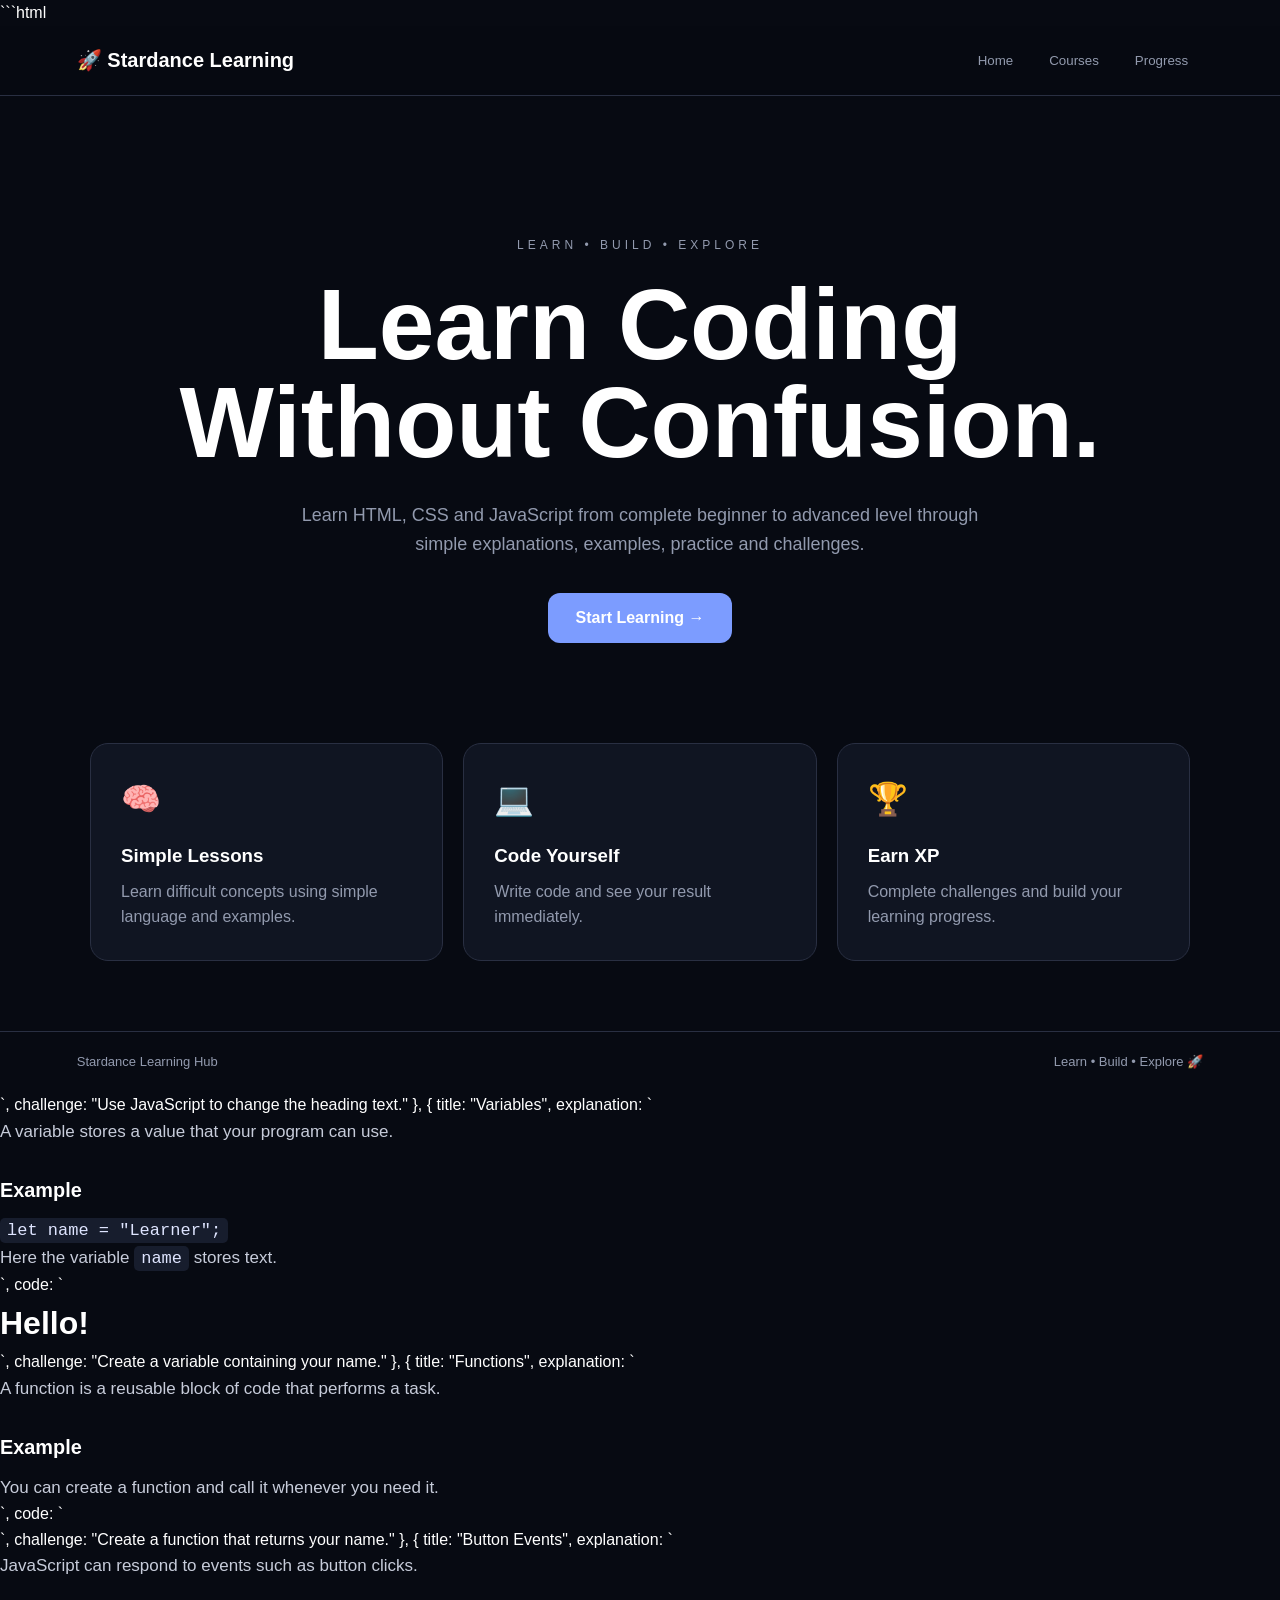
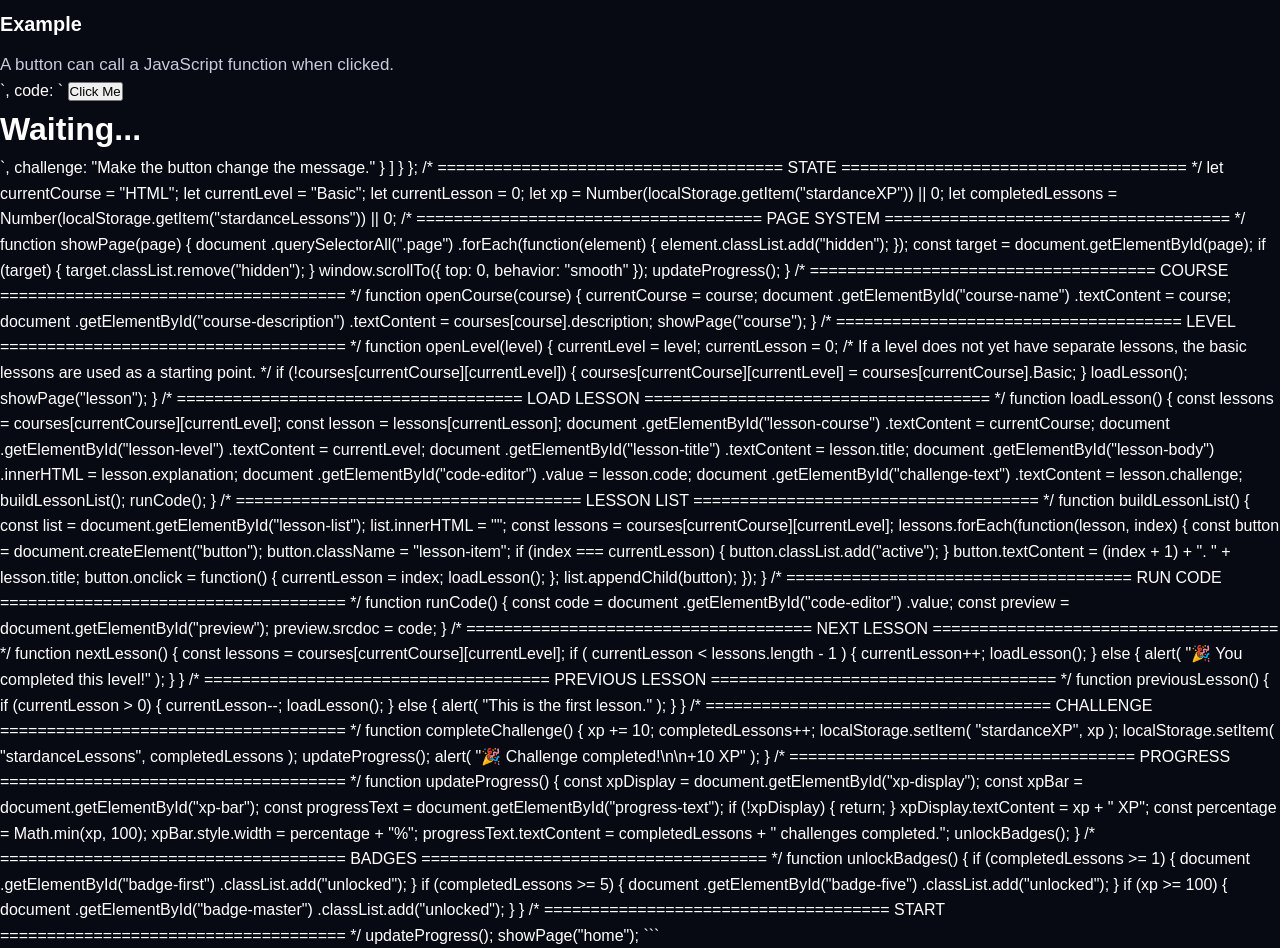
==== index.html @ 148ea7fe "Update index.html" ====
```html
<!DOCTYPE html>
<html lang="en">

<head>
    <meta charset="UTF-8">

    <meta name="viewport"
          content="width=device-width, initial-scale=1.0">

    <meta name="description"
          content="Stardance Learning Hub - Learn HTML, CSS and JavaScript from beginner to advanced.">

    <title>Stardance Learning Hub</title>

    <style>

        /* =========================
           GLOBAL
        ========================= */

        * {
            box-sizing: border-box;
            margin: 0;
            padding: 0;
        }

        :root {
            --bg: #070a12;
            --surface: #101522;
            --surface2: #171d2d;
            --border: #292f42;
            --text: #ffffff;
            --muted: #929aae;
            --accent: #7c9cff;
            --success: #61d98b;
        }

        html {
            scroll-behavior: smooth;
        }

        body {
            min-height: 100vh;
            background: var(--bg);
            color: var(--text);
            font-family: Arial, Helvetica, sans-serif;
            line-height: 1.6;
        }

        button {
            font-family: inherit;
        }

        .hidden {
            display: none !important;
        }


        /* =========================
           NAVBAR
        ========================= */

        .navbar {
            height: 70px;
            padding: 0 6%;

            display: flex;
            align-items: center;
            justify-content: space-between;

            border-bottom: 1px solid var(--border);

            position: sticky;
            top: 0;
            z-index: 100;

            background: rgba(7, 10, 18, 0.94);
            backdrop-filter: blur(15px);
        }

        .logo {
            font-size: 20px;
            font-weight: bold;
            white-space: nowrap;
        }

        .nav-buttons {
            display: flex;
            gap: 6px;
        }

        .nav-buttons button {
            border: none;
            background: transparent;
            color: var(--muted);

            padding: 10px 15px;
            border-radius: 8px;

            cursor: pointer;
            transition: 0.2s;
        }

        .nav-buttons button:hover {
            background: var(--surface2);
            color: var(--text);
        }


        /* =========================
           PAGE
        ========================= */

        .page {
            min-height: calc(100vh - 130px);
            padding: 70px 6%;
        }


        /* =========================
           HOME
        ========================= */

        .hero {
            max-width: 950px;
            margin: 70px auto 100px;
            text-align: center;
        }

        .eyebrow {
            color: var(--muted);
            font-size: 12px;
            letter-spacing: 4px;
            margin-bottom: 20px;
        }

        .hero h1 {
            font-size: clamp(48px, 8vw, 100px);
            line-height: 0.98;
            margin-bottom: 30px;
        }

        .hero p {
            max-width: 700px;
            margin: auto;

            color: var(--muted);
            font-size: 18px;
        }

        .primary-button {
            margin-top: 35px;

            padding: 16px 28px;

            border: none;
            border-radius: 12px;

            background: var(--accent);
            color: white;

            font-size: 16px;
            font-weight: bold;

            cursor: pointer;

            transition: 0.2s;
        }

        .primary-button:hover {
            transform: translateY(-3px);
        }


        /* =========================
           FEATURES
        ========================= */

        .features {
            max-width: 1100px;
            margin: auto;

            display: grid;
            grid-template-columns: repeat(3, 1fr);
            gap: 20px;
        }

        .feature {
            padding: 30px;

            background: var(--surface);

            border: 1px solid var(--border);
            border-radius: 18px;
        }

        .feature-icon {
            font-size: 32px;
            margin-bottom: 15px;
        }

        .feature h3 {
            margin-bottom: 8px;
        }

        .feature p {
            color: var(--muted);
        }


        /* =========================
           SECTION TITLE
        ========================= */

        .section-heading {
            max-width: 900px;
            margin: 0 auto 50px;
            text-align: center;
        }

        .section-heading h2 {
            font-size: clamp(40px, 6vw, 65px);
            line-height: 1;
            margin-bottom: 15px;
        }

        .section-heading p {
            color: var(--muted);
        }


        /* =========================
           COURSE CARDS
        ========================= */

        .course-grid {
            max-width: 1100px;
            margin: auto;

            display: grid;
            grid-template-columns: repeat(3, 1fr);
            gap: 25px;
        }

        .course-card {
            padding: 35px;

            background: var(--surface);

            border: 1px solid var(--border);
            border-radius: 20px;

            cursor: pointer;

            transition:
                transform 0.2s,
                background 0.2s,
                border-color 0.2s;
        }

        .course-card:hover {
            transform: translateY(-8px);
            background: var(--surface2);
            border-color: var(--accent);
        }

        .course-icon {
            width: 65px;
            height: 65px;

            display: flex;
            align-items: center;
            justify-content: center;

            border-radius: 15px;

            background: var(--surface2);

            font-size: 28px;

            margin-bottom: 25px;
        }

        .course-card h3 {
            font-size: 30px;
            margin-bottom: 10px;
        }

        .course-card p {
            color: var(--muted);
            margin-bottom: 25px;
        }

        .course-card .course-level {
            color: var(--accent);
            font-size: 13px;
        }


        /* =========================
           COURSE LEVELS
        ========================= */

        .back-button {
            border: none;
            background: transparent;
            color: var(--muted);

            cursor: pointer;

            font-size: 15px;

            margin-bottom: 35px;
        }

        .back-button:hover {
            color: white;
        }

        .course-header {
            max-width: 1000px;
            margin: auto;
        }

        .course-header h2 {
            font-size: clamp(45px, 7vw, 75px);
            line-height: 1;
            margin-bottom: 15px;
        }

        .course-header p {
            color: var(--muted);
        }

        .level-grid {
            max-width: 900px;
            margin: 45px auto 0;

            display: grid;
            gap: 15px;
        }

        .level-button {
            display: flex;
            align-items: center;

            gap: 25px;

            width: 100%;

            padding: 25px;

            background: var(--surface);
            color: white;

            border: 1px solid var(--border);
            border-radius: 16px;

            text-align: left;

            cursor: pointer;

            transition: 0.2s;
        }

        .level-button:hover {
            background: var(--surface2);
            border-color: var(--accent);
            transform: translateX(5px);
        }

        .level-number {
            font-size: 25px;
            color: var(--muted);
            min-width: 45px;
        }

        .level-button span {
            display: flex;
            flex-direction: column;
        }

        .level-button b {
            font-size: 19px;
        }

        .level-button small {
            color: var(--muted);
            margin-top: 3px;
        }


        /* =========================
           LESSON
        ========================= */

        .lesson-layout {
            max-width: 1250px;
            margin: auto;

            display: grid;
            grid-template-columns: 240px 1fr;

            gap: 40px;
        }

        .lesson-sidebar {
            height: fit-content;

            position: sticky;
            top: 95px;

            padding: 20px;

            background: var(--surface);

            border: 1px solid var(--border);
            border-radius: 15px;
        }

        .lesson-sidebar h3 {
            font-size: 20px;
        }

        .lesson-sidebar > p {
            color: var(--muted);
            font-size: 13px;

            margin-bottom: 20px;
        }

        .lesson-item {
            width: 100%;

            padding: 11px;

            margin-top: 5px;

            background: transparent;

            border: none;
            border-radius: 8px;

            color: var(--muted);

            text-align: left;

            cursor: pointer;
        }

        .lesson-item:hover {
            background: var(--surface2);
            color: white;
        }

        .lesson-item.active {
            background: var(--surface2);
            color: white;
        }

        .lesson-content {
            max-width: 900px;
        }

        .lesson-content h2 {
            font-size: clamp(35px, 5vw, 55px);
            line-height: 1.1;

            margin-bottom: 25px;
        }

        .lesson-text {
            color: #c7ccda;
            font-size: 17px;
        }

        .lesson-text h3 {
            color: white;
            margin-top: 30px;
            margin-bottom: 10px;
        }

        .lesson-text code {
            background: var(--surface2);
            padding: 3px 7px;
            border-radius: 5px;
            color: #dfe5ff;
        }


        /* =========================
           CODE EDITOR
        ========================= */

        .editor {
            margin-top: 40px;

            border: 1px solid var(--border);
            border-radius: 15px;

            overflow: hidden;
        }

        .editor-top {
            padding: 13px 15px;

            background: var(--surface);

            display: flex;
            justify-content: space-between;
            align-items: center;
        }

        .run-button {
            padding: 8px 16px;

            border: none;
            border-radius: 8px;

            background: var(--success);
            color: #07120b;

            font-weight: bold;

            cursor: pointer;
        }

        #code-editor {
            width: 100%;
            min-height: 300px;

            display: block;

            padding: 20px;

            resize: vertical;

            border: none;
            outline: none;

            background: #04060b;
            color: #e0e5f3;

            font-family: Consolas, Monaco, monospace;
            font-size: 15px;
            line-height: 1.6;
        }


        /* =========================
           PREVIEW
        ========================= */

        .preview-heading {
            margin-top: 30px;
            margin-bottom: 10px;
            font-weight: bold;
        }

        #preview {
            width: 100%;
            min-height: 260px;

            display: block;

            background: white;

            border: 1px solid var(--border);
            border-radius: 12px;
        }


        /* =========================
           CHALLENGE
        ========================= */

        .challenge {
            margin-top: 35px;

            padding: 25px;

            background: var(--surface);

            border: 1px solid var(--border);
            border-radius: 15px;
        }

        .challenge h3 {
            margin-bottom: 8px;
        }

        .challenge p {
            color: var(--muted);
            margin-bottom: 20px;
        }

        .challenge-button {
            padding: 11px 18px;

            border: none;
            border-radius: 8px;

            background: var(--accent);
            color: white;

            cursor: pointer;
        }


        /* =========================
           LESSON NAVIGATION
        ========================= */

        .lesson-navigation {
            display: flex;
            justify-content: space-between;

            margin-top: 30px;
        }

        .lesson-navigation button {
            padding: 11px 18px;

            background: var(--surface);
            color: white;

            border: 1px solid var(--border);
            border-radius: 8px;

            cursor: pointer;
        }

        .lesson-navigation button:hover {
            background: var(--surface2);
        }


        /* =========================
           PROGRESS
        ========================= */

        .progress-card {
            max-width: 800px;
            margin: auto;

            padding: 35px;

            background: var(--surface);

            border: 1px solid var(--border);
            border-radius: 20px;
        }

        .xp-number {
            font-size: 38px;
            font-weight: bold;

            margin-bottom: 20px;
        }

        .progress-bar {
            height: 16px;

            background: var(--surface2);

            border-radius: 20px;

            overflow: hidden;
        }

        #xp-bar {
            width: 0%;
            height: 100%;

            background: var(--accent);

            transition: width 0.5s;
        }

        .progress-description {
            color: var(--muted);
            margin-top: 15px;
        }


        /* =========================
           BADGES
        ========================= */

        .badges {
            max-width: 800px;

            margin: 30px auto;

            display: grid;
            grid-template-columns: repeat(3, 1fr);

            gap: 15px;
        }

        .badge {
            padding: 25px;

            background: var(--surface);

            border: 1px solid var(--border);
            border-radius: 15px;

            text-align: center;

            opacity: 0.3;

            transition: 0.3s;
        }

        .badge-icon {
            font-size: 35px;
        }

        .badge-name {
            display: block;
            margin-top: 10px;
        }

        .badge.unlocked {
            opacity: 1;
            border-color: var(--accent);
        }


        /* =========================
           FOOTER
        ========================= */

        footer {
            min-height: 60px;

            padding: 20px 6%;

            display: flex;
            justify-content: space-between;

            color: var(--muted);

            font-size: 13px;

            border-top: 1px solid var(--border);
        }


        /* =========================
           MOBILE
        ========================= */

        @media (max-width: 850px) {

            .navbar {
                padding: 0 5%;
            }

            .nav-buttons {
                display: none;
            }

            .page {
                padding: 50px 5%;
            }

            .features,
            .course-grid,
            .badges {
                grid-template-columns: 1fr;
            }

            .lesson-layout {
                grid-template-columns: 1fr;
            }

            .lesson-sidebar {
                position: static;
            }

            footer {
                flex-direction: column;
                gap: 8px;
            }
        }

    </style>
</head>


<body>


    <!-- =========================
         NAVIGATION
    ========================= -->

    <header class="navbar">

        <div class="logo">
            🚀 Stardance Learning
        </div>

        <nav class="nav-buttons">

            <button onclick="showPage('home')">
                Home
            </button>

            <button onclick="showPage('courses')">
                Courses
            </button>

            <button onclick="showPage('progress')">
                Progress
            </button>

        </nav>

    </header>


    <main>


        <!-- =========================
             HOME
        ========================= -->

        <section id="home" class="page">

            <div class="hero">

                <div class="eyebrow">
                    LEARN • BUILD • EXPLORE
                </div>

                <h1>
                    Learn Coding<br>
                    Without Confusion.
                </h1>

                <p>
                    Learn HTML, CSS and JavaScript from
                    complete beginner to advanced level
                    through simple explanations, examples,
                    practice and challenges.
                </p>

                <button class="primary-button"
                        onclick="showPage('courses')">

                    Start Learning →

                </button>

            </div>


            <div class="features">

                <div class="feature">

                    <div class="feature-icon">
                        🧠
                    </div>

                    <h3>
                        Simple Lessons
                    </h3>

                    <p>
                        Learn difficult concepts using
                        simple language and examples.
                    </p>

                </div>


                <div class="feature">

                    <div class="feature-icon">
                        💻
                    </div>

                    <h3>
                        Code Yourself
                    </h3>

                    <p>
                        Write code and see your result
                        immediately.
                    </p>

                </div>


                <div class="feature">

                    <div class="feature-icon">
                        🏆
                    </div>

                    <h3>
                        Earn XP
                    </h3>

                    <p>
                        Complete challenges and build
                        your learning progress.
                    </p>

                </div>

            </div>

        </section>



        <!-- =========================
             COURSES
        ========================= -->

        <section id="courses" class="page hidden">

            <div class="section-heading">

                <div class="eyebrow">
                    CHOOSE YOUR PATH
                </div>

                <h2>
                    What do you want to learn?
                </h2>

                <p>
                    Choose a technology and start your journey.
                </p>

            </div>


            <div class="course-grid">


                <article class="course-card"
                         onclick="openCourse('HTML')">

                    <div class="course-icon">
                        &lt;/&gt;
                    </div>

                    <h3>
                        HTML
                    </h3>

                    <p>
                        Learn how webpages are structured
                        from the very beginning.
                    </p>

                    <span class="course-level">
                        Beginner → Expert
                    </span>

                </article>


                <article class="course-card"
                         onclick="openCourse('CSS')">

                    <div class="course-icon">
                        🎨
                    </div>

                    <h3>
                        CSS
                    </h3>

                    <p>
                        Learn how to design beautiful,
                        responsive webpages.
                    </p>

                    <span class="course-level">
                        Beginner → Expert
                    </span>

                </article>


                <article class="course-card"
                         onclick="openCourse('JavaScript')">

                    <div class="course-icon">
                        ⚡
                    </div>

                    <h3>
                        JavaScript
                    </h3>

                    <p>
                        Learn programming and make
                        webpages interactive.
                    </p>

                    <span class="course-level">
                        Beginner → Expert
                    </span>

                </article>


            </div>

        </section>



        <!-- =========================
             COURSE LEVEL
        ========================= -->

        <section id="course" class="page hidden">

            <button class="back-button"
                    onclick="showPage('courses')">

                ← Back to courses

            </button>


            <div class="course-header">

                <div class="eyebrow">
                    LEARNING PATH
                </div>

                <h2 id="course-name">
                    HTML
                </h2>

                <p id="course-description">
                    Learn HTML from beginner to expert.
                </p>

            </div>


            <div class="level-grid">


                <button class="level-button"
                        onclick="openLevel('Basic')">

                    <strong class="level-number">
                        01
                    </strong>

                    <span>
                        <b>Basic</b>
                        <small>
                            Start completely from zero.
                        </small>
                    </span>

                </button>


                <button class="level-button"
                        onclick="openLevel('Intermediate')">

                    <strong class="level-number">
                        02
                    </strong>

                    <span>
                        <b>Intermediate</b>
                        <small>
                            Start building real webpages.
                        </small>
                    </span>

                </button>


                <button class="level-button"
                        onclick="openLevel('Advanced')">

                    <strong class="level-number">
                        03
                    </strong>

                    <span>
                        <b>Advanced</b>
                        <small>
                            Learn more powerful techniques.
                        </small>
                    </span>

                </button>


                <button class="level-button"
                        onclick="openLevel('Expert')">

                    <strong class="level-number">
                        04
                    </strong>

                    <span>
                        <b>Expert</b>
                        <small>
                            Think and build like a professional.
                        </small>
                    </span>

                </button>


            </div>

        </section>



        <!-- =========================
             LESSON
        ========================= -->

        <section id="lesson" class="page hidden">

            <button class="back-button"
                    onclick="showPage('course')">

                ← Back

            </button>


            <div class="lesson-layout">


                <aside class="lesson-sidebar">

                    <h3 id="lesson-course">
                        HTML
                    </h3>

                    <p id="lesson-level">
                        Basic
                    </p>

                    <div id="lesson-list"></div>

                </aside>



                <article class="lesson-content">

                    <div class="eyebrow">
                        LESSON
                    </div>

                    <h2 id="lesson-title">
                        Welcome
                    </h2>

                    <div id="lesson-body"></div>


                    <!-- CODE EDITOR -->

                    <div class="editor">

                        <div class="editor-top">

                            <span>
                                💻 Try the code
                            </span>

                            <button class="run-button"
                                    onclick="runCode()">

                                ▶ Run

                            </button>

                        </div>


                        <textarea id="code-editor"
                                  spellcheck="false"></textarea>

                    </div>


                    <!-- PREVIEW -->

                    <div class="preview-heading">
                        Live Preview
                    </div>

                    <iframe id="preview"
                            title="Code Preview">
                    </iframe>


                    <!-- CHALLENGE -->

                    <div class="challenge">

                        <h3>
                            🧪 Challenge
                        </h3>

                        <p id="challenge-text">
                            Complete the challenge.
                        </p>

                        <button class="challenge-button"
                                onclick="completeChallenge()">

                            Complete Challenge

                        </button>

                    </div>


                    <!-- LESSON NAVIGATION -->

                    <div class="lesson-navigation">

                        <button onclick="previousLesson()">
                            ← Previous
                        </button>

                        <button onclick="nextLesson()">
                            Next →
                        </button>

                    </div>

                </article>

            </div>

        </section>



        <!-- =========================
             PROGRESS
        ========================= -->

        <section id="progress" class="page hidden">

            <div class="section-heading">

                <div class="eyebrow">
                    YOUR JOURNEY
                </div>

                <h2>
                    Your Progress
                </h2>

                <p>
                    Keep learning and earn XP.
                </p>

            </div>


            <div class="progress-card">

                <div class="xp-number"
                     id="xp-display">

                    0 XP

                </div>


                <div class="progress-bar">

                    <div id="xp-bar"></div>

                </div>


                <p class="progress-description"
                   id="progress-text">

                    Start learning to earn XP.

                </p>

            </div>


            <div class="badges">


                <div class="badge"
                     id="badge-first">

                    <div class="badge-icon">
                        🌟
                    </div>

                    <span class="badge-name">
                        First Challenge
                    </span>

                </div>


                <div class="badge"
                     id="badge-five">

                    <div class="badge-icon">
                        🔥
                    </div>

                    <span class="badge-name">
                        5 Challenges
                    </span>

                </div>


                <div class="badge"
                     id="badge-master">

                    <div class="badge-icon">
                        🏆
                    </div>

                    <span class="badge-name">
                        100 XP Master
                    </span>

                </div>


            </div>

        </section>


    </main>


    <!-- =========================
         FOOTER
    ========================= -->

    <footer>

        <span>
            Stardance Learning Hub
        </span>

        <span>
            Learn • Build • Explore 🚀
        </span>

    </footer>



    <script>

        /* =====================================
           COURSE DATA
        ===================================== */

        const courses = {

            HTML: {

                description:
                    "Learn HTML from the structure of a webpage to advanced professional concepts.",

                Basic: [

                    {
                        title: "What is HTML?",

                        explanation: `
                            <div class="lesson-text">

                                <p>
                                    HTML stands for
                                    <strong>HyperText Markup Language</strong>.
                                </p>

                                <p>
                                    HTML is used to create the
                                    structure of webpages.
                                </p>

                                <h3>
                                    Think about a house
                                </h3>

                                <p>
                                    HTML is like the structure
                                    of a house.
                                    CSS makes it beautiful,
                                    while JavaScript makes
                                    it interactive.
                                </p>

                            </div>
                        `,

                        code:
`<!DOCTYPE html>
<html>

<head>
    <title>My First Website</title>
</head>

<body>

    <h1>Hello World!</h1>

    <p>I am learning HTML.</p>

</body>

</html>`,

                        challenge:
                            "Create an h1 element containing the text Hello World."
                    },


                    {
                        title: "HTML Tags",

                        explanation: `
                            <div class="lesson-text">

                                <p>
                                    HTML uses tags to tell the
                                    browser what an element is.
                                </p>

                                <h3>
                                    Example
                                </h3>

                                <p>
                                    <code>&lt;h1&gt;Hello&lt;/h1&gt;</code>
                                </p>

                                <p>
                                    The opening tag is
                                    <code>&lt;h1&gt;</code>
                                    and the closing tag is
                                    <code>&lt;/h1&gt;</code>.
                                </p>

                            </div>
                        `,

                        code:
`<h1>Hello World!</h1>

<p>This is a paragraph.</p>`,

                        challenge:
                            "Create a paragraph that says I am learning HTML."
                    },


                    {
                        title: "HTML Elements",

                        explanation: `
                            <div class="lesson-text">

                                <p>
                                    An element normally contains
                                    an opening tag, content and
                                    a closing tag.
                                </p>

                                <h3>
                                    Example
                                </h3>

                                <p>
                                    <code>&lt;p&gt;Hello&lt;/p&gt;</code>
                                </p>

                                <p>
                                    The complete structure is
                                    one HTML element.
                                </p>

                            </div>
                        `,

                        code:
`<h1>My Website</h1>

<p>Welcome to my website.</p>`,

                        challenge:
                            "Create an h2 element saying Technologies."
                    },


                    {
                        title: "HTML Attributes",

                        explanation: `
                            <div class="lesson-text">

                                <p>
                                    Attributes provide additional
                                    information about an element.
                                </p>

                                <h3>
                                    Example
                                </h3>

                                <p>
                                    <code>&lt;p id="intro"&gt;Hello&lt;/p&gt;</code>
                                </p>

                                <p>
                                    Here <code>id</code> is an
                                    attribute and <code>intro</code>
                                    is its value.
                                </p>

                            </div>
                        `,

                        code:
`<p id="intro">
    Hello World!
</p>`,

                        challenge:
                            "Create a paragraph with id=\"message\"."
                    },


                    {
                        title: "The Head Section",

                        explanation: `
                            <div class="lesson-text">

                                <p>
                                    The <code>&lt;head&gt;</code>
                                    contains information and
                                    resources for the webpage.
                                </p>

                                <h3>
                                    Common elements
                                </h3>

                                <p>
                                    You will commonly find
                                    <code>&lt;title&gt;</code>,
                                    <code>&lt;meta&gt;</code>
                                    and
                                    <code>&lt;link&gt;</code>
                                    inside it.
                                </p>

                            </div>
                        `,

                        code:
`<!DOCTYPE html>

<html lang="en">

<head>

    <meta charset="UTF-8">

    <meta name="viewport"
          content="width=device-width, initial-scale=1.0">

    <title>My Website</title>

</head>

<body>

    <h1>Hello!</h1>

</body>

</html>`,

                        challenge:
                            "Create a webpage with a title called My Website."
                    },


                    {
                        title: "The Body",

                        explanation: `
                            <div class="lesson-text">

                                <p>
                                    The
                                    <code>&lt;body&gt;</code>
                                    contains the main content
                                    of your webpage.
                                </p>

                                <h3>
                                    Example
                                </h3>

                                <p>
                                    Headings, paragraphs, images,
                                    buttons and many other visible
                                    elements normally go inside
                                    the body.
                                </p>

                            </div>
                        `,

                        code:
`<!DOCTYPE html>

<html>

<head>
    <title>My Site</title>
</head>

<body>

    <h1>Welcome!</h1>

    <p>This is my website.</p>

</body>

</html>`,

                        challenge:
                            "Put a heading and paragraph inside the body."
                    }

                ]
            },


            CSS: {

                description:
                    "Learn how to style webpages and create beautiful responsive interfaces.",

                Basic: [

                    {
                        title: "What is CSS?",

                        explanation: `
                            <div class="lesson-text">

                                <p>
                                    CSS stands for
                                    <strong>Cascading Style Sheets</strong>.
                                </p>

                                <p>
                                    CSS controls the appearance
                                    of HTML elements.
                                </p>

                                <h3>
                                    CSS can control
                                </h3>

                                <p>
                                    Colors, sizes, spacing,
                                    layouts, borders, animations
                                    and much more.
                                </p>

                            </div>
                        `,

                        code:
`<!DOCTYPE html>

<html>

<head>

<style>

h1 {
    font-size: 45px;
}

</style>

</head>

<body>

<h1>Hello CSS!</h1>

</body>

</html>`,

                        challenge:
                            "Change the heading size to 60px."
                    },


                    {
                        title: "CSS Colors",

                        explanation: `
                            <div class="lesson-text">

                                <p>
                                    CSS can change the color
                                    of text and backgrounds.
                                </p>

                                <h3>
                                    Example
                                </h3>

                                <p>
                                    The
                                    <code>color</code>
                                    property changes text color.
                                </p>

                            </div>
                        `,

                        code:
`<!DOCTYPE html>

<html>

<head>

<style>

h1 {
    color: blue;
}

</style>

</head>

<body>

<h1>Hello!</h1>

</body>

</html>`,

                        challenge:
                            "Change the heading to another color."
                    },


                    {
                        title: "CSS Width and Height",

                        explanation: `
                            <div class="lesson-text">

                                <p>
                                    CSS can control the width
                                    and height of elements.
                                </p>

                                <h3>
                                    Example
                                </h3>

                                <p>
                                    <code>width: 200px;</code>
                                    gives an element a width
                                    of 200 CSS pixels.
                                </p>

                            </div>
                        `,

                        code:
`<!DOCTYPE html>

<html>

<head>

<style>

.box {

    width: 200px;
    height: 100px;

    background: black;

}

</style>

</head>

<body>

<div class="box"></div>

</body>

</html>`,

                        challenge:
                            "Change the box width."
                    },


                    {
                        title: "CSS Classes",

                        explanation: `
                            <div class="lesson-text">

                                <p>
                                    A class lets you apply the
                                    same CSS rules to one or
                                    multiple elements.
                                </p>

                                <h3>
                                    Example
                                </h3>

                                <p>
                                    <code>class="box"</code>
                                    connects an HTML element
                                    to a CSS selector.
                                </p>

                            </div>
                        `,

                        code:
`<!DOCTYPE html>

<html>

<head>

<style>

.box {

    padding: 20px;
    background: lightblue;

}

</style>

</head>

<body>

<div class="box">
    Hello!
</div>

</body>

</html>`,

                        challenge:
                            "Create a class called card."
                    }

                ]
            },


            JavaScript: {

                description:
                    "Learn programming fundamentals and make webpages interactive.",

                Basic: [

                    {
                        title: "What is JavaScript?",

                        explanation: `
                            <div class="lesson-text">

                                <p>
                                    JavaScript is a programming
                                    language commonly used to
                                    make webpages interactive.
                                </p>

                                <h3>
                                    JavaScript can
                                </h3>

                                <p>
                                    React to clicks, change
                                    webpage content, calculate
                                    values, communicate with
                                    APIs and much more.
                                </p>

                            </div>
                        `,

                        code:
`<!DOCTYPE html>

<html>

<body>

<h1 id="title">
    Hello!
</h1>

<script>

document.getElementById("title")
    .textContent = "Hello JavaScript!";

</script>

</body>

</html>`,

                        challenge:
                            "Use JavaScript to change the heading text."
                    },


                    {
                        title: "Variables",

                        explanation: `
                            <div class="lesson-text">

                                <p>
                                    A variable stores a value
                                    that your program can use.
                                </p>

                                <h3>
                                    Example
                                </h3>

                                <p>
                                    <code>let name = "Learner";</code>
                                </p>

                                <p>
                                    Here the variable
                                    <code>name</code>
                                    stores text.
                                </p>

                            </div>
                        `,

                        code:
`<!DOCTYPE html>

<html>

<body>

<h1 id="output"></h1>

<script>

let name = "Learner";

document.getElementById("output")
    .textContent = "Hello " + name;

</script>

</body>

</html>`,

                        challenge:
                            "Create a variable containing your name."
                    },


                    {
                        title: "Functions",

                        explanation: `
                            <div class="lesson-text">

                                <p>
                                    A function is a reusable
                                    block of code that performs
                                    a task.
                                </p>

                                <h3>
                                    Example
                                </h3>

                                <p>
                                    You can create a function
                                    and call it whenever you
                                    need it.
                                </p>

                            </div>
                        `,

                        code:
`<!DOCTYPE html>

<html>

<body>

<h1 id="output"></h1>

<script>

function sayHello() {

    return "Hello!";

}

document.getElementById("output")
    .textContent = sayHello();

</script>

</body>

</html>`,

                        challenge:
                            "Create a function that returns your name."
                    },


                    {
                        title: "Button Events",

                        explanation: `
                            <div class="lesson-text">

                                <p>
                                    JavaScript can respond to
                                    events such as button clicks.
                                </p>

                                <h3>
                                    Example
                                </h3>

                                <p>
                                    A button can call a JavaScript
                                    function when clicked.
                                </p>

                            </div>
                        `,

                        code:
`<!DOCTYPE html>

<html>

<body>

<button onclick="changeText()">
    Click Me
</button>

<h1 id="message">
    Waiting...
</h1>

<script>

function changeText() {

    document.getElementById("message")
        .textContent = "Button clicked!";

}

</script>

</body>

</html>`,

                        challenge:
                            "Make the button change the message."
                    }

                ]
            }

        };


        /* =====================================
           STATE
        ===================================== */

        let currentCourse = "HTML";
        let currentLevel = "Basic";
        let currentLesson = 0;

        let xp =
            Number(localStorage.getItem("stardanceXP")) || 0;

        let completedLessons =
            Number(localStorage.getItem("stardanceLessons")) || 0;


        /* =====================================
           PAGE SYSTEM
        ===================================== */

        function showPage(page) {

            document
                .querySelectorAll(".page")
                .forEach(function(element) {

                    element.classList.add("hidden");

                });


            const target =
                document.getElementById(page);


            if (target) {

                target.classList.remove("hidden");

            }


            window.scrollTo({
                top: 0,
                behavior: "smooth"
            });


            updateProgress();

        }


        /* =====================================
           COURSE
        ===================================== */

        function openCourse(course) {

            currentCourse = course;

            document
                .getElementById("course-name")
                .textContent = course;


            document
                .getElementById("course-description")
                .textContent =
                courses[course].description;


            showPage("course");

        }


        /* =====================================
           LEVEL
        ===================================== */

        function openLevel(level) {

            currentLevel = level;

            currentLesson = 0;


            /*
                If a level does not yet have
                separate lessons, the basic
                lessons are used as a starting
                point.
            */

            if (!courses[currentCourse][currentLevel]) {

                courses[currentCourse][currentLevel] =
                    courses[currentCourse].Basic;

            }


            loadLesson();

            showPage("lesson");

        }


        /* =====================================
           LOAD LESSON
        ===================================== */

        function loadLesson() {

            const lessons =
                courses[currentCourse][currentLevel];


            const lesson =
                lessons[currentLesson];


            document
                .getElementById("lesson-course")
                .textContent = currentCourse;


            document
                .getElementById("lesson-level")
                .textContent = currentLevel;


            document
                .getElementById("lesson-title")
                .textContent = lesson.title;


            document
                .getElementById("lesson-body")
                .innerHTML = lesson.explanation;


            document
                .getElementById("code-editor")
                .value = lesson.code;


            document
                .getElementById("challenge-text")
                .textContent = lesson.challenge;


            buildLessonList();

            runCode();

        }


        /* =====================================
           LESSON LIST
        ===================================== */

        function buildLessonList() {

            const list =
                document.getElementById("lesson-list");


            list.innerHTML = "";


            const lessons =
                courses[currentCourse][currentLevel];


            lessons.forEach(function(lesson, index) {

                const button =
                    document.createElement("button");


                button.className = "lesson-item";


                if (index === currentLesson) {

                    button.classList.add("active");

                }


                button.textContent =
                    (index + 1) + ". " + lesson.title;


                button.onclick = function() {

                    currentLesson = index;

                    loadLesson();

                };


                list.appendChild(button);

            });

        }


        /* =====================================
           RUN CODE
        ===================================== */

        function runCode() {

            const code =
                document
                    .getElementById("code-editor")
                    .value;


            const preview =
                document.getElementById("preview");


            preview.srcdoc = code;

        }


        /* =====================================
           NEXT LESSON
        ===================================== */

        function nextLesson() {

            const lessons =
                courses[currentCourse][currentLevel];


            if (
                currentLesson <
                lessons.length - 1
            ) {

                currentLesson++;

                loadLesson();

            }

            else {

                alert(
                    "🎉 You completed this level!"
                );

            }

        }


        /* =====================================
           PREVIOUS LESSON
        ===================================== */

        function previousLesson() {

            if (currentLesson > 0) {

                currentLesson--;

                loadLesson();

            }

            else {

                alert(
                    "This is the first lesson."
                );

            }

        }


        /* =====================================
           CHALLENGE
        ===================================== */

        function completeChallenge() {

            xp += 10;

            completedLessons++;


            localStorage.setItem(
                "stardanceXP",
                xp
            );


            localStorage.setItem(
                "stardanceLessons",
                completedLessons
            );


            updateProgress();


            alert(
                "🎉 Challenge completed!\n\n+10 XP"
            );

        }


        /* =====================================
           PROGRESS
        ===================================== */

        function updateProgress() {

            const xpDisplay =
                document.getElementById("xp-display");


            const xpBar =
                document.getElementById("xp-bar");


            const progressText =
                document.getElementById("progress-text");


            if (!xpDisplay) {
                return;
            }


            xpDisplay.textContent =
                xp + " XP";


            const percentage =
                Math.min(xp, 100);


            xpBar.style.width =
                percentage + "%";


            progressText.textContent =
                completedLessons +
                " challenges completed.";


            unlockBadges();

        }


        /* =====================================
           BADGES
        ===================================== */

        function unlockBadges() {

            if (completedLessons >= 1) {

                document
                    .getElementById("badge-first")
                    .classList.add("unlocked");

            }


            if (completedLessons >= 5) {

                document
                    .getElementById("badge-five")
                    .classList.add("unlocked");

            }


            if (xp >= 100) {

                document
                    .getElementById("badge-master")
                    .classList.add("unlocked");

            }

        }


        /* =====================================
           START
        ===================================== */

        updateProgress();

        showPage("home");

    </script>
<script src="script.js"></script>
</body>

</html>
```
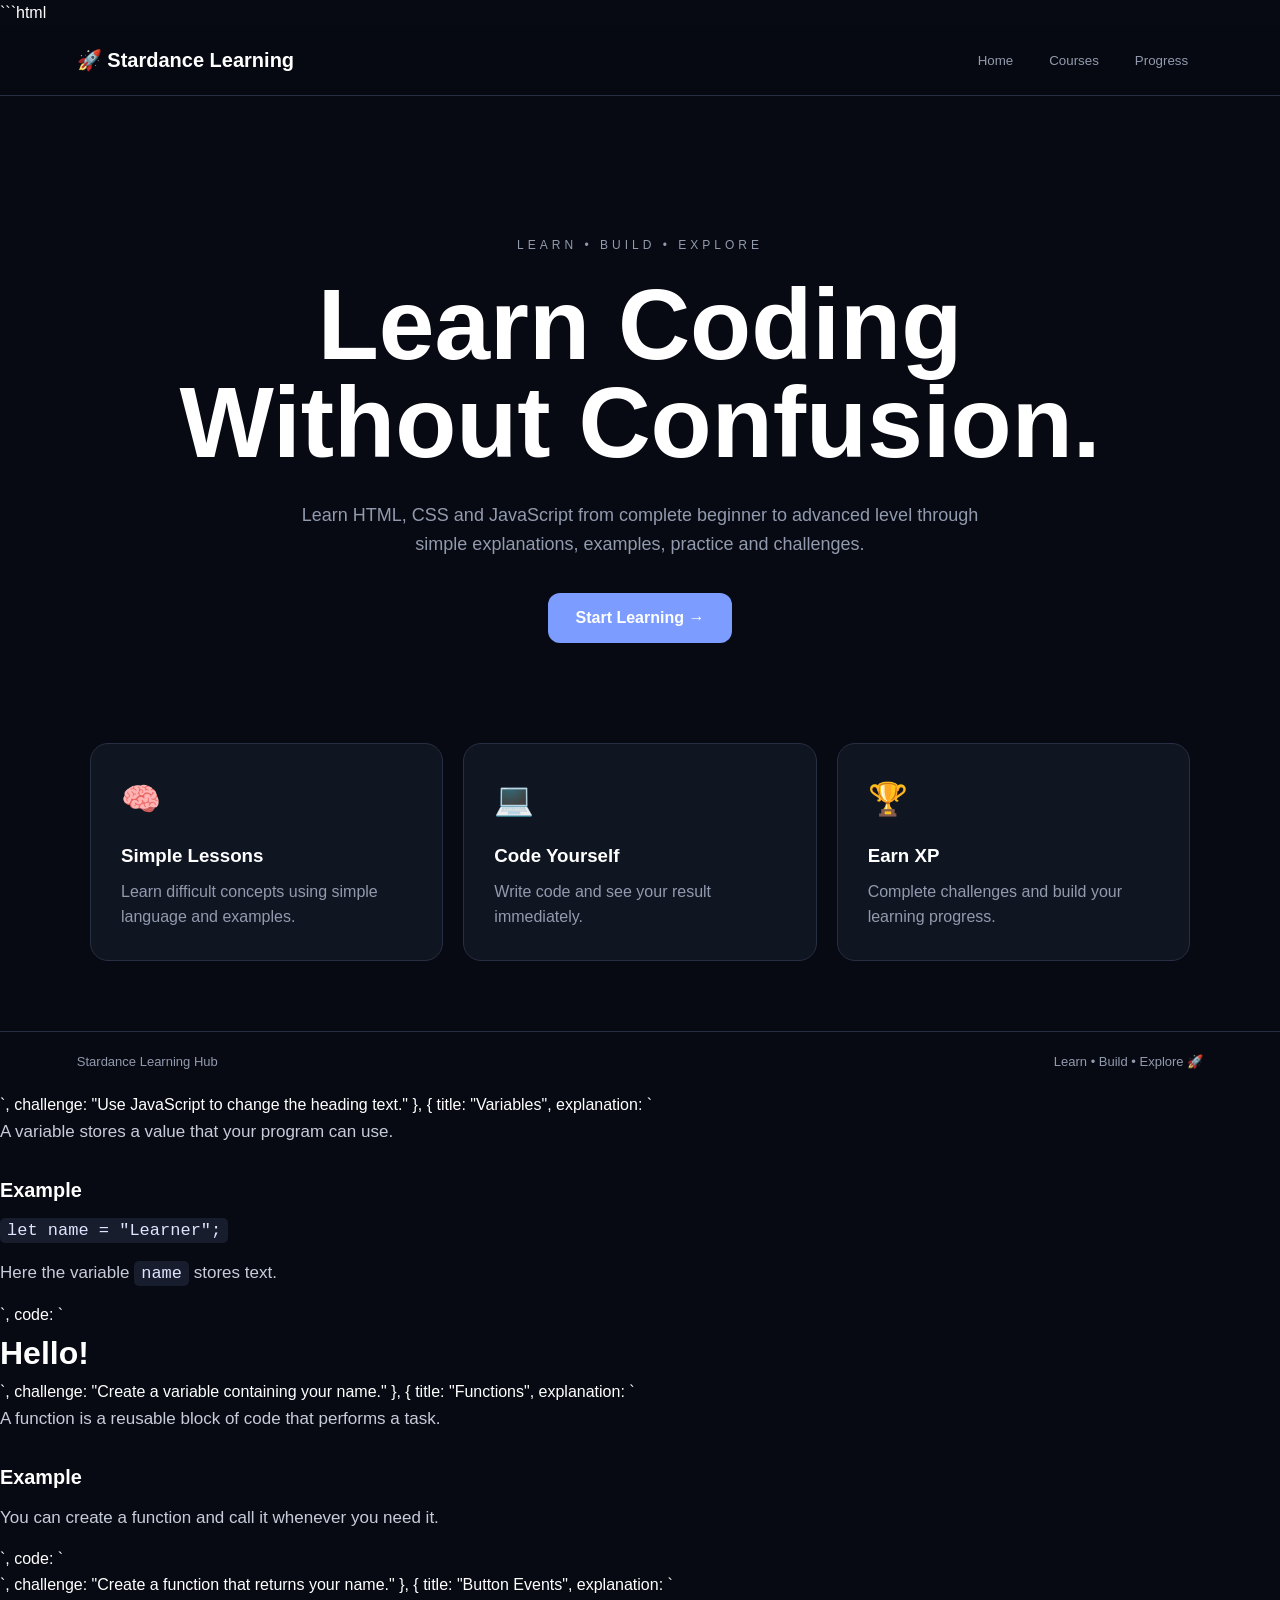
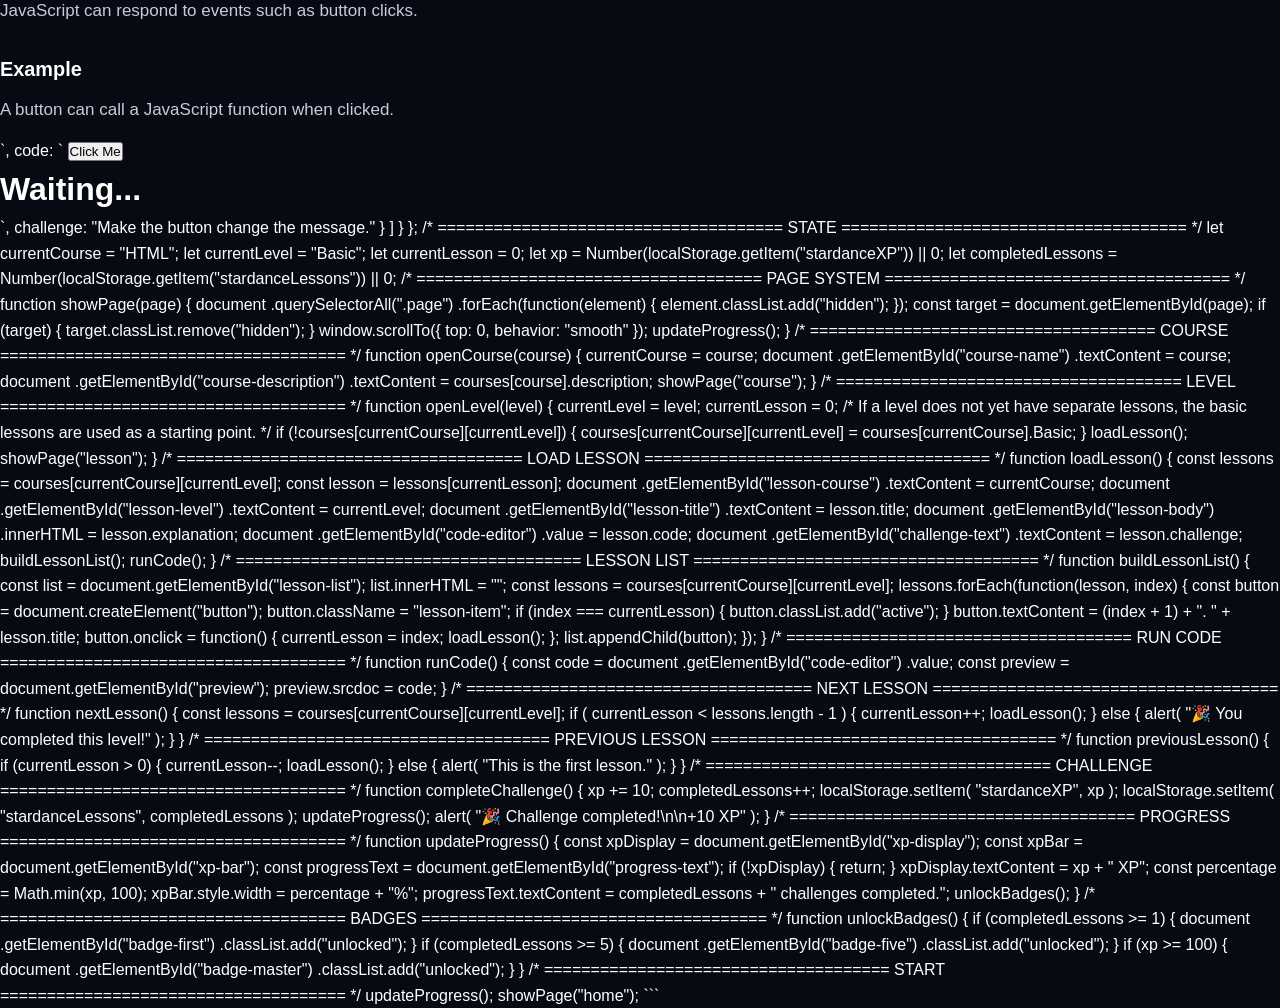
==== commit 597560a6: "Update index.html" ====
--- a/index.html
+++ b/index.html
@@ -788,6 +788,7 @@
         }
 
     </style>
+    <link rel="stylesheet" href="style.css">
 </head>
 
 
--- a/style.css
+++ b/style.css
@@ -0,0 +1,1168 @@
+```css
+/* =====================================
+   STARDANCE LEARNING HUB
+   CSS
+===================================== */
+
+
+/* =====================================
+   GLOBAL RESET
+===================================== */
+
+* {
+    box-sizing: border-box;
+    margin: 0;
+    padding: 0;
+}
+
+:root {
+    --bg: #070a12;
+    --surface: #101522;
+    --surface-2: #171d2d;
+
+    --border: #292f42;
+
+    --text: #ffffff;
+    --muted: #929aae;
+
+    --accent: #7c9cff;
+    --success: #61d98b;
+}
+
+html {
+    scroll-behavior: smooth;
+}
+
+body {
+    min-height: 100vh;
+
+    background: var(--bg);
+    color: var(--text);
+
+    font-family:
+        Arial,
+        Helvetica,
+        sans-serif;
+
+    line-height: 1.6;
+}
+
+button {
+    font-family: inherit;
+}
+
+.hidden {
+    display: none !important;
+}
+
+
+/* =====================================
+   NAVIGATION BAR
+===================================== */
+
+.navbar {
+    height: 70px;
+
+    padding: 0 6%;
+
+    display: flex;
+    align-items: center;
+    justify-content: space-between;
+
+    position: sticky;
+    top: 0;
+
+    z-index: 1000;
+
+    background: rgba(7, 10, 18, 0.94);
+
+    backdrop-filter: blur(15px);
+
+    border-bottom:
+        1px solid var(--border);
+}
+
+
+/* Logo */
+
+.logo {
+    font-size: 20px;
+
+    font-weight: bold;
+
+    white-space: nowrap;
+}
+
+
+/* Navigation buttons */
+
+.nav-buttons {
+    display: flex;
+
+    gap: 6px;
+}
+
+.nav-buttons button {
+    padding: 10px 15px;
+
+    background: transparent;
+
+    color: var(--muted);
+
+    border: none;
+
+    border-radius: 8px;
+
+    cursor: pointer;
+
+    transition: 0.2s;
+}
+
+.nav-buttons button:hover {
+    background: var(--surface-2);
+
+    color: var(--text);
+}
+
+
+/* =====================================
+   MAIN PAGE
+===================================== */
+
+.page {
+    min-height:
+        calc(100vh - 130px);
+
+    padding: 70px 6%;
+}
+
+
+/* =====================================
+   HERO SECTION
+===================================== */
+
+.hero {
+    max-width: 950px;
+
+    margin:
+        70px auto 100px;
+
+    text-align: center;
+}
+
+
+/* Small heading */
+
+.eyebrow {
+    margin-bottom: 20px;
+
+    color: var(--muted);
+
+    font-size: 12px;
+
+    letter-spacing: 4px;
+}
+
+
+/* Main heading */
+
+.hero h1 {
+    margin-bottom: 30px;
+
+    font-size:
+        clamp(48px, 8vw, 100px);
+
+    line-height: 0.98;
+}
+
+
+/* Hero paragraph */
+
+.hero p {
+    max-width: 700px;
+
+    margin: auto;
+
+    color: var(--muted);
+
+    font-size: 18px;
+}
+
+
+/* Main button */
+
+.primary-button {
+    margin-top: 35px;
+
+    padding: 16px 28px;
+
+    background: var(--accent);
+
+    color: white;
+
+    border: none;
+
+    border-radius: 12px;
+
+    font-size: 16px;
+
+    font-weight: bold;
+
+    cursor: pointer;
+
+    transition: 0.2s;
+}
+
+.primary-button:hover {
+    transform:
+        translateY(-3px);
+}
+
+
+/* =====================================
+   FEATURE CARDS
+===================================== */
+
+.features {
+    max-width: 1100px;
+
+    margin: auto;
+
+    display: grid;
+
+    grid-template-columns:
+        repeat(3, 1fr);
+
+    gap: 20px;
+}
+
+
+.feature {
+    padding: 30px;
+
+    background: var(--surface);
+
+    border:
+        1px solid var(--border);
+
+    border-radius: 18px;
+
+    transition: 0.2s;
+}
+
+.feature:hover {
+    transform:
+        translateY(-5px);
+
+    border-color:
+        var(--accent);
+}
+
+
+.feature-icon {
+    margin-bottom: 15px;
+
+    font-size: 32px;
+}
+
+
+.feature h3 {
+    margin-bottom: 8px;
+}
+
+
+.feature p {
+    color: var(--muted);
+}
+
+
+/* =====================================
+   SECTION HEADINGS
+===================================== */
+
+.section-heading {
+    max-width: 900px;
+
+    margin:
+        0 auto 50px;
+
+    text-align: center;
+}
+
+
+.section-heading h2 {
+    margin-bottom: 15px;
+
+    font-size:
+        clamp(40px, 6vw, 65px);
+
+    line-height: 1;
+}
+
+
+.section-heading p {
+    color: var(--muted);
+}
+
+
+/* =====================================
+   COURSE GRID
+===================================== */
+
+.course-grid {
+    max-width: 1100px;
+
+    margin: auto;
+
+    display: grid;
+
+    grid-template-columns:
+        repeat(3, 1fr);
+
+    gap: 25px;
+}
+
+
+/* Course card */
+
+.course-card {
+    padding: 35px;
+
+    background: var(--surface);
+
+    border:
+        1px solid var(--border);
+
+    border-radius: 20px;
+
+    cursor: pointer;
+
+    transition:
+        transform 0.2s,
+        background 0.2s,
+        border-color 0.2s;
+}
+
+
+.course-card:hover {
+    transform:
+        translateY(-8px);
+
+    background:
+        var(--surface-2);
+
+    border-color:
+        var(--accent);
+}
+
+
+/* Course icon */
+
+.course-icon {
+    width: 65px;
+    height: 65px;
+
+    margin-bottom: 25px;
+
+    display: flex;
+
+    align-items: center;
+    justify-content: center;
+
+    background:
+        var(--surface-2);
+
+    border-radius: 15px;
+
+    font-size: 28px;
+}
+
+
+.course-card h3 {
+    margin-bottom: 10px;
+
+    font-size: 30px;
+}
+
+
+.course-card p {
+    margin-bottom: 25px;
+
+    color: var(--muted);
+}
+
+
+.course-level {
+    color: var(--accent);
+
+    font-size: 13px;
+}
+
+
+/* =====================================
+   BACK BUTTON
+===================================== */
+
+.back-button {
+    margin-bottom: 35px;
+
+    background: transparent;
+
+    color: var(--muted);
+
+    border: none;
+
+    font-size: 15px;
+
+    cursor: pointer;
+}
+
+
+.back-button:hover {
+    color: white;
+}
+
+
+/* =====================================
+   COURSE HEADER
+===================================== */
+
+.course-header {
+    max-width: 1000px;
+
+    margin: auto;
+}
+
+
+.course-header h2 {
+    margin-bottom: 15px;
+
+    font-size:
+        clamp(45px, 7vw, 75px);
+
+    line-height: 1;
+}
+
+
+.course-header p {
+    color: var(--muted);
+}
+
+
+/* =====================================
+   LEVEL BUTTONS
+===================================== */
+
+.level-grid {
+    max-width: 900px;
+
+    margin:
+        45px auto 0;
+
+    display: grid;
+
+    gap: 15px;
+}
+
+
+.level-button {
+    width: 100%;
+
+    padding: 25px;
+
+    display: flex;
+
+    align-items: center;
+
+    gap: 25px;
+
+    background:
+        var(--surface);
+
+    color: white;
+
+    border:
+        1px solid var(--border);
+
+    border-radius: 16px;
+
+    text-align: left;
+
+    cursor: pointer;
+
+    transition: 0.2s;
+}
+
+
+.level-button:hover {
+    background:
+        var(--surface-2);
+
+    border-color:
+        var(--accent);
+
+    transform:
+        translateX(5px);
+}
+
+
+.level-number {
+    min-width: 45px;
+
+    color: var(--muted);
+
+    font-size: 25px;
+}
+
+
+.level-button span {
+    display: flex;
+
+    flex-direction: column;
+}
+
+
+.level-button b {
+    font-size: 19px;
+}
+
+
+.level-button small {
+    margin-top: 3px;
+
+    color: var(--muted);
+}
+
+
+/* =====================================
+   LESSON LAYOUT
+===================================== */
+
+.lesson-layout {
+    max-width: 1250px;
+
+    margin: auto;
+
+    display: grid;
+
+    grid-template-columns:
+        240px 1fr;
+
+    gap: 40px;
+}
+
+
+/* =====================================
+   LESSON SIDEBAR
+===================================== */
+
+.lesson-sidebar {
+    height: fit-content;
+
+    padding: 20px;
+
+    position: sticky;
+
+    top: 95px;
+
+    background:
+        var(--surface);
+
+    border:
+        1px solid var(--border);
+
+    border-radius: 15px;
+}
+
+
+.lesson-sidebar h3 {
+    font-size: 20px;
+}
+
+
+.lesson-sidebar > p {
+    margin-bottom: 20px;
+
+    color: var(--muted);
+
+    font-size: 13px;
+}
+
+
+/* Lesson navigation */
+
+.lesson-item {
+    width: 100%;
+
+    padding: 11px;
+
+    margin-top: 5px;
+
+    background: transparent;
+
+    color: var(--muted);
+
+    border: none;
+
+    border-radius: 8px;
+
+    text-align: left;
+
+    cursor: pointer;
+
+    transition: 0.2s;
+}
+
+
+.lesson-item:hover {
+    background:
+        var(--surface-2);
+
+    color: white;
+}
+
+
+.lesson-item.active {
+    background:
+        var(--surface-2);
+
+    color: white;
+}
+
+
+/* =====================================
+   LESSON CONTENT
+===================================== */
+
+.lesson-content {
+    max-width: 900px;
+}
+
+
+.lesson-content h2 {
+    margin-bottom: 25px;
+
+    font-size:
+        clamp(35px, 5vw, 55px);
+
+    line-height: 1.1;
+}
+
+
+.lesson-text {
+    color: #c7ccda;
+
+    font-size: 17px;
+}
+
+
+.lesson-text h3 {
+    margin-top: 30px;
+
+    margin-bottom: 10px;
+
+    color: white;
+}
+
+
+.lesson-text p {
+    margin-bottom: 15px;
+}
+
+
+.lesson-text code {
+    padding: 3px 7px;
+
+    background:
+        var(--surface-2);
+
+    border-radius: 5px;
+
+    color: #dfe5ff;
+}
+
+
+/* =====================================
+   CODE EDITOR
+===================================== */
+
+.editor {
+    margin-top: 40px;
+
+    overflow: hidden;
+
+    border:
+        1px solid var(--border);
+
+    border-radius: 15px;
+}
+
+
+/* Editor header */
+
+.editor-top {
+    padding: 13px 15px;
+
+    display: flex;
+
+    align-items: center;
+
+    justify-content: space-between;
+
+    background:
+        var(--surface);
+}
+
+
+/* Run button */
+
+.run-button {
+    padding: 8px 16px;
+
+    background:
+        var(--success);
+
+    color: #07120b;
+
+    border: none;
+
+    border-radius: 8px;
+
+    font-weight: bold;
+
+    cursor: pointer;
+}
+
+
+.run-button:hover {
+    filter: brightness(1.1);
+}
+
+
+/* Code area */
+
+#code-editor {
+    width: 100%;
+
+    min-height: 300px;
+
+    display: block;
+
+    padding: 20px;
+
+    resize: vertical;
+
+    outline: none;
+
+    border: none;
+
+    background: #04060b;
+
+    color: #e0e5f3;
+
+    font-family:
+        Consolas,
+        Monaco,
+        monospace;
+
+    font-size: 15px;
+
+    line-height: 1.6;
+}
+
+
+/* =====================================
+   LIVE PREVIEW
+===================================== */
+
+.preview-heading {
+    margin-top: 30px;
+
+    margin-bottom: 10px;
+
+    font-weight: bold;
+}
+
+
+#preview {
+    width: 100%;
+
+    min-height: 260px;
+
+    display: block;
+
+    background: white;
+
+    border:
+        1px solid var(--border);
+
+    border-radius: 12px;
+}
+
+
+/* =====================================
+   CHALLENGE
+===================================== */
+
+.challenge {
+    margin-top: 35px;
+
+    padding: 25px;
+
+    background:
+        var(--surface);
+
+    border:
+        1px solid var(--border);
+
+    border-radius: 15px;
+}
+
+
+.challenge h3 {
+    margin-bottom: 8px;
+}
+
+
+.challenge p {
+    margin-bottom: 20px;
+
+    color: var(--muted);
+}
+
+
+.challenge-button {
+    padding: 11px 18px;
+
+    background:
+        var(--accent);
+
+    color: white;
+
+    border: none;
+
+    border-radius: 8px;
+
+    cursor: pointer;
+}
+
+
+.challenge-button:hover {
+    filter: brightness(1.1);
+}
+
+
+/* =====================================
+   LESSON NAVIGATION
+===================================== */
+
+.lesson-navigation {
+    margin-top: 30px;
+
+    display: flex;
+
+    justify-content: space-between;
+}
+
+
+.lesson-navigation button {
+    padding: 11px 18px;
+
+    background:
+        var(--surface);
+
+    color: white;
+
+    border:
+        1px solid var(--border);
+
+    border-radius: 8px;
+
+    cursor: pointer;
+
+    transition: 0.2s;
+}
+
+
+.lesson-navigation button:hover {
+    background:
+        var(--surface-2);
+
+    border-color:
+        var(--accent);
+}
+
+
+/* =====================================
+   PROGRESS
+===================================== */
+
+.progress-card {
+    max-width: 800px;
+
+    margin: auto;
+
+    padding: 35px;
+
+    background:
+        var(--surface);
+
+    border:
+        1px solid var(--border);
+
+    border-radius: 20px;
+}
+
+
+.xp-number {
+    margin-bottom: 20px;
+
+    font-size: 38px;
+
+    font-weight: bold;
+}
+
+
+/* Progress background */
+
+.progress-bar {
+    height: 16px;
+
+    overflow: hidden;
+
+    background:
+        var(--surface-2);
+
+    border-radius: 20px;
+}
+
+
+/* Actual progress */
+
+#xp-bar {
+    width: 0%;
+
+    height: 100%;
+
+    background:
+        var(--accent);
+
+    transition:
+        width 0.5s;
+}
+
+
+.progress-description {
+    margin-top: 15px;
+
+    color: var(--muted);
+}
+
+
+/* =====================================
+   BADGES
+===================================== */
+
+.badges {
+    max-width: 800px;
+
+    margin: 30px auto;
+
+    display: grid;
+
+    grid-template-columns:
+        repeat(3, 1fr);
+
+    gap: 15px;
+}
+
+
+.badge {
+    padding: 25px;
+
+    background:
+        var(--surface);
+
+    border:
+        1px solid var(--border);
+
+    border-radius: 15px;
+
+    text-align: center;
+
+    opacity: 0.3;
+
+    transition: 0.3s;
+}
+
+
+.badge.unlocked {
+    opacity: 1;
+
+    border-color:
+        var(--accent);
+
+    transform:
+        translateY(-3px);
+}
+
+
+.badge-icon {
+    font-size: 35px;
+}
+
+
+.badge-name {
+    display: block;
+
+    margin-top: 10px;
+}
+
+
+/* =====================================
+   FOOTER
+===================================== */
+
+footer {
+    min-height: 60px;
+
+    padding: 20px 6%;
+
+    display: flex;
+
+    align-items: center;
+
+    justify-content: space-between;
+
+    color: var(--muted);
+
+    font-size: 13px;
+
+    border-top:
+        1px solid var(--border);
+}
+
+
+/* =====================================
+   FOCUS / ACCESSIBILITY
+===================================== */
+
+button:focus-visible,
+textarea:focus-visible {
+    outline:
+        2px solid var(--accent);
+
+    outline-offset: 3px;
+}
+
+
+/* =====================================
+   MOBILE
+===================================== */
+
+@media (max-width: 850px) {
+
+    .navbar {
+        padding: 0 5%;
+    }
+
+
+    .nav-buttons {
+        display: none;
+    }
+
+
+    .page {
+        padding: 50px 5%;
+    }
+
+
+    .features {
+        grid-template-columns: 1fr;
+    }
+
+
+    .course-grid {
+        grid-template-columns: 1fr;
+    }
+
+
+    .lesson-layout {
+        grid-template-columns: 1fr;
+    }
+
+
+    .lesson-sidebar {
+        position: static;
+    }
+
+
+    .badges {
+        grid-template-columns: 1fr;
+    }
+
+
+    footer {
+        flex-direction: column;
+
+        gap: 8px;
+
+        text-align: center;
+    }
+
+}
+
+
+/* =====================================
+   SMALL MOBILE
+===================================== */
+
+@media (max-width: 500px) {
+
+    .hero {
+        margin-top: 35px;
+    }
+
+
+    .hero h1 {
+        font-size: 48px;
+    }
+
+
+    .hero p {
+        font-size: 16px;
+    }
+
+
+    .course-card {
+        padding: 25px;
+    }
+
+
+    .level-button {
+        padding: 20px;
+
+        gap: 15px;
+    }
+
+
+    .level-number {
+        min-width: 35px;
+
+        font-size: 20px;
+    }
+
+
+    .lesson-content h2 {
+        font-size: 38px;
+    }
+
+
+    #code-editor {
+        min-height: 250px;
+
+        font-size: 13px;
+    }
+
+}
+
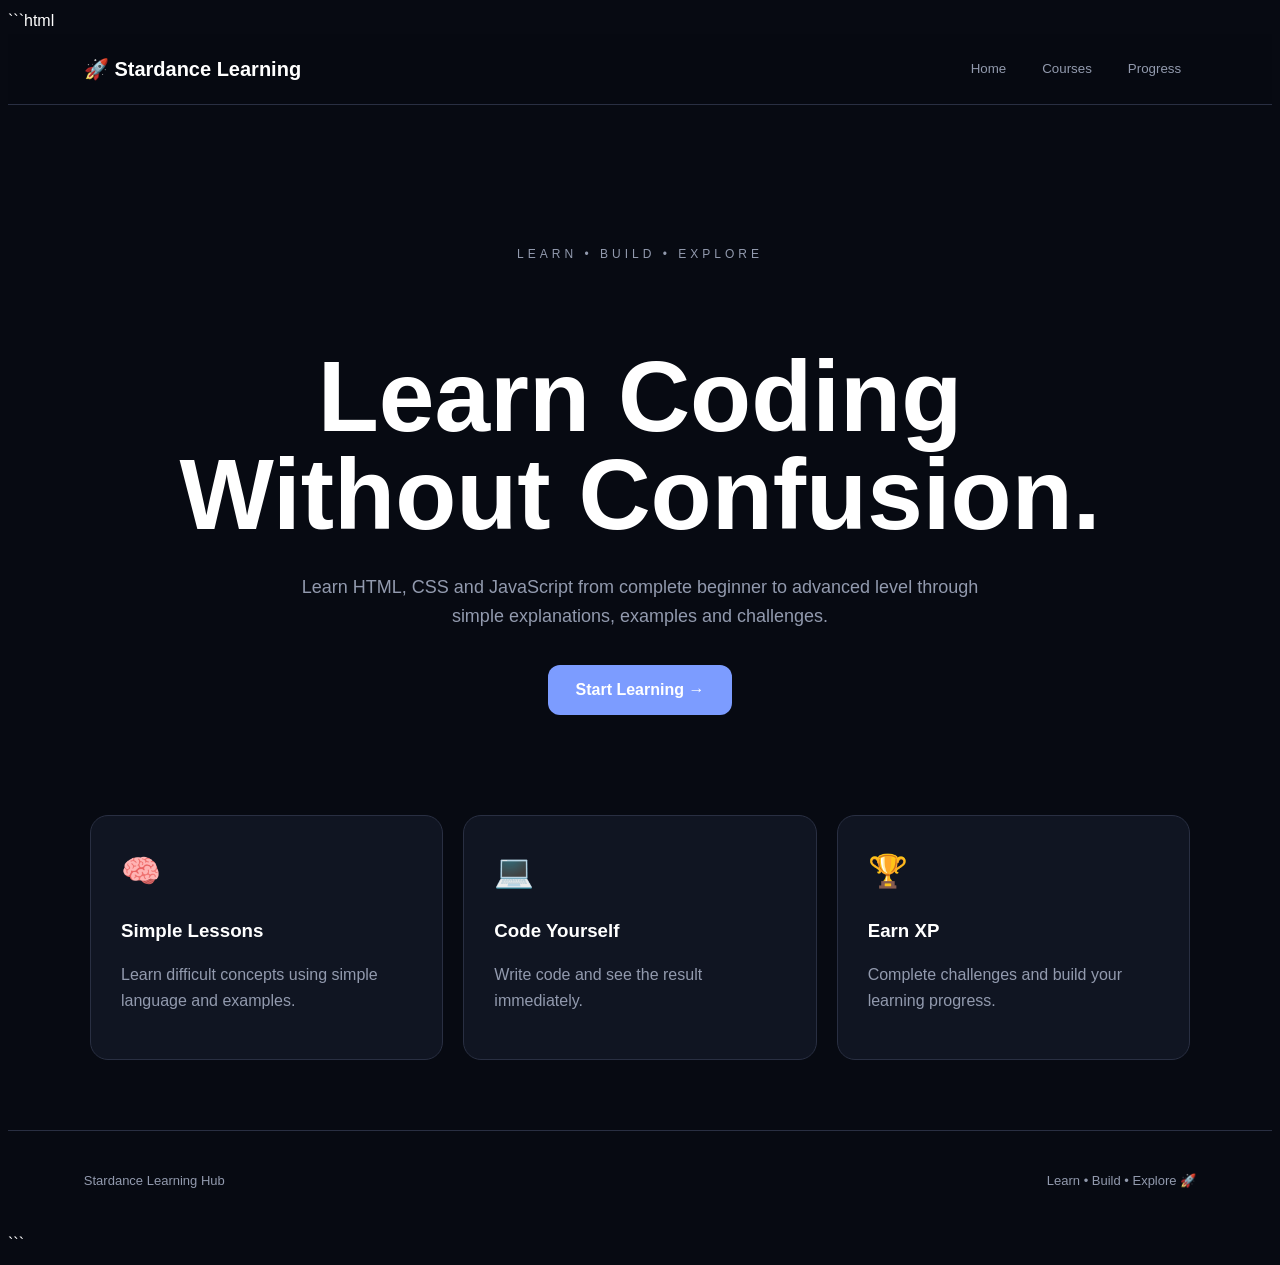
==== commit bd02aae3: "Update index.html" ====
--- a/index.html
+++ b/index.html
@@ -3,6 +3,7 @@
 <html lang="en">
 
 <head>
+
     <meta charset="UTF-8">
 
     <meta name="viewport"
@@ -13,791 +14,18 @@
 
     <title>Stardance Learning Hub</title>
 
-    <style>
-
-        /* =========================
-           GLOBAL
-        ========================= */
-
-        * {
-            box-sizing: border-box;
-            margin: 0;
-            padding: 0;
-        }
-
-        :root {
-            --bg: #070a12;
-            --surface: #101522;
-            --surface2: #171d2d;
-            --border: #292f42;
-            --text: #ffffff;
-            --muted: #929aae;
-            --accent: #7c9cff;
-            --success: #61d98b;
-        }
-
-        html {
-            scroll-behavior: smooth;
-        }
-
-        body {
-            min-height: 100vh;
-            background: var(--bg);
-            color: var(--text);
-            font-family: Arial, Helvetica, sans-serif;
-            line-height: 1.6;
-        }
-
-        button {
-            font-family: inherit;
-        }
-
-        .hidden {
-            display: none !important;
-        }
-
-
-        /* =========================
-           NAVBAR
-        ========================= */
-
-        .navbar {
-            height: 70px;
-            padding: 0 6%;
-
-            display: flex;
-            align-items: center;
-            justify-content: space-between;
-
-            border-bottom: 1px solid var(--border);
-
-            position: sticky;
-            top: 0;
-            z-index: 100;
-
-            background: rgba(7, 10, 18, 0.94);
-            backdrop-filter: blur(15px);
-        }
-
-        .logo {
-            font-size: 20px;
-            font-weight: bold;
-            white-space: nowrap;
-        }
-
-        .nav-buttons {
-            display: flex;
-            gap: 6px;
-        }
-
-        .nav-buttons button {
-            border: none;
-            background: transparent;
-            color: var(--muted);
-
-            padding: 10px 15px;
-            border-radius: 8px;
-
-            cursor: pointer;
-            transition: 0.2s;
-        }
-
-        .nav-buttons button:hover {
-            background: var(--surface2);
-            color: var(--text);
-        }
-
-
-        /* =========================
-           PAGE
-        ========================= */
-
-        .page {
-            min-height: calc(100vh - 130px);
-            padding: 70px 6%;
-        }
-
-
-        /* =========================
-           HOME
-        ========================= */
-
-        .hero {
-            max-width: 950px;
-            margin: 70px auto 100px;
-            text-align: center;
-        }
-
-        .eyebrow {
-            color: var(--muted);
-            font-size: 12px;
-            letter-spacing: 4px;
-            margin-bottom: 20px;
-        }
-
-        .hero h1 {
-            font-size: clamp(48px, 8vw, 100px);
-            line-height: 0.98;
-            margin-bottom: 30px;
-        }
-
-        .hero p {
-            max-width: 700px;
-            margin: auto;
-
-            color: var(--muted);
-            font-size: 18px;
-        }
-
-        .primary-button {
-            margin-top: 35px;
-
-            padding: 16px 28px;
-
-            border: none;
-            border-radius: 12px;
-
-            background: var(--accent);
-            color: white;
-
-            font-size: 16px;
-            font-weight: bold;
-
-            cursor: pointer;
-
-            transition: 0.2s;
-        }
-
-        .primary-button:hover {
-            transform: translateY(-3px);
-        }
-
-
-        /* =========================
-           FEATURES
-        ========================= */
-
-        .features {
-            max-width: 1100px;
-            margin: auto;
-
-            display: grid;
-            grid-template-columns: repeat(3, 1fr);
-            gap: 20px;
-        }
-
-        .feature {
-            padding: 30px;
-
-            background: var(--surface);
-
-            border: 1px solid var(--border);
-            border-radius: 18px;
-        }
-
-        .feature-icon {
-            font-size: 32px;
-            margin-bottom: 15px;
-        }
-
-        .feature h3 {
-            margin-bottom: 8px;
-        }
-
-        .feature p {
-            color: var(--muted);
-        }
-
-
-        /* =========================
-           SECTION TITLE
-        ========================= */
-
-        .section-heading {
-            max-width: 900px;
-            margin: 0 auto 50px;
-            text-align: center;
-        }
-
-        .section-heading h2 {
-            font-size: clamp(40px, 6vw, 65px);
-            line-height: 1;
-            margin-bottom: 15px;
-        }
-
-        .section-heading p {
-            color: var(--muted);
-        }
-
-
-        /* =========================
-           COURSE CARDS
-        ========================= */
-
-        .course-grid {
-            max-width: 1100px;
-            margin: auto;
-
-            display: grid;
-            grid-template-columns: repeat(3, 1fr);
-            gap: 25px;
-        }
-
-        .course-card {
-            padding: 35px;
-
-            background: var(--surface);
-
-            border: 1px solid var(--border);
-            border-radius: 20px;
-
-            cursor: pointer;
-
-            transition:
-                transform 0.2s,
-                background 0.2s,
-                border-color 0.2s;
-        }
-
-        .course-card:hover {
-            transform: translateY(-8px);
-            background: var(--surface2);
-            border-color: var(--accent);
-        }
-
-        .course-icon {
-            width: 65px;
-            height: 65px;
-
-            display: flex;
-            align-items: center;
-            justify-content: center;
-
-            border-radius: 15px;
-
-            background: var(--surface2);
-
-            font-size: 28px;
-
-            margin-bottom: 25px;
-        }
-
-        .course-card h3 {
-            font-size: 30px;
-            margin-bottom: 10px;
-        }
-
-        .course-card p {
-            color: var(--muted);
-            margin-bottom: 25px;
-        }
-
-        .course-card .course-level {
-            color: var(--accent);
-            font-size: 13px;
-        }
-
-
-        /* =========================
-           COURSE LEVELS
-        ========================= */
-
-        .back-button {
-            border: none;
-            background: transparent;
-            color: var(--muted);
-
-            cursor: pointer;
-
-            font-size: 15px;
-
-            margin-bottom: 35px;
-        }
-
-        .back-button:hover {
-            color: white;
-        }
-
-        .course-header {
-            max-width: 1000px;
-            margin: auto;
-        }
-
-        .course-header h2 {
-            font-size: clamp(45px, 7vw, 75px);
-            line-height: 1;
-            margin-bottom: 15px;
-        }
-
-        .course-header p {
-            color: var(--muted);
-        }
-
-        .level-grid {
-            max-width: 900px;
-            margin: 45px auto 0;
-
-            display: grid;
-            gap: 15px;
-        }
-
-        .level-button {
-            display: flex;
-            align-items: center;
-
-            gap: 25px;
-
-            width: 100%;
-
-            padding: 25px;
-
-            background: var(--surface);
-            color: white;
-
-            border: 1px solid var(--border);
-            border-radius: 16px;
-
-            text-align: left;
-
-            cursor: pointer;
-
-            transition: 0.2s;
-        }
-
-        .level-button:hover {
-            background: var(--surface2);
-            border-color: var(--accent);
-            transform: translateX(5px);
-        }
-
-        .level-number {
-            font-size: 25px;
-            color: var(--muted);
-            min-width: 45px;
-        }
-
-        .level-button span {
-            display: flex;
-            flex-direction: column;
-        }
-
-        .level-button b {
-            font-size: 19px;
-        }
-
-        .level-button small {
-            color: var(--muted);
-            margin-top: 3px;
-        }
-
-
-        /* =========================
-           LESSON
-        ========================= */
-
-        .lesson-layout {
-            max-width: 1250px;
-            margin: auto;
-
-            display: grid;
-            grid-template-columns: 240px 1fr;
-
-            gap: 40px;
-        }
-
-        .lesson-sidebar {
-            height: fit-content;
-
-            position: sticky;
-            top: 95px;
-
-            padding: 20px;
-
-            background: var(--surface);
-
-            border: 1px solid var(--border);
-            border-radius: 15px;
-        }
-
-        .lesson-sidebar h3 {
-            font-size: 20px;
-        }
-
-        .lesson-sidebar > p {
-            color: var(--muted);
-            font-size: 13px;
-
-            margin-bottom: 20px;
-        }
-
-        .lesson-item {
-            width: 100%;
-
-            padding: 11px;
-
-            margin-top: 5px;
-
-            background: transparent;
-
-            border: none;
-            border-radius: 8px;
-
-            color: var(--muted);
-
-            text-align: left;
-
-            cursor: pointer;
-        }
-
-        .lesson-item:hover {
-            background: var(--surface2);
-            color: white;
-        }
-
-        .lesson-item.active {
-            background: var(--surface2);
-            color: white;
-        }
-
-        .lesson-content {
-            max-width: 900px;
-        }
-
-        .lesson-content h2 {
-            font-size: clamp(35px, 5vw, 55px);
-            line-height: 1.1;
-
-            margin-bottom: 25px;
-        }
-
-        .lesson-text {
-            color: #c7ccda;
-            font-size: 17px;
-        }
-
-        .lesson-text h3 {
-            color: white;
-            margin-top: 30px;
-            margin-bottom: 10px;
-        }
-
-        .lesson-text code {
-            background: var(--surface2);
-            padding: 3px 7px;
-            border-radius: 5px;
-            color: #dfe5ff;
-        }
-
-
-        /* =========================
-           CODE EDITOR
-        ========================= */
-
-        .editor {
-            margin-top: 40px;
-
-            border: 1px solid var(--border);
-            border-radius: 15px;
-
-            overflow: hidden;
-        }
-
-        .editor-top {
-            padding: 13px 15px;
-
-            background: var(--surface);
-
-            display: flex;
-            justify-content: space-between;
-            align-items: center;
-        }
-
-        .run-button {
-            padding: 8px 16px;
-
-            border: none;
-            border-radius: 8px;
-
-            background: var(--success);
-            color: #07120b;
-
-            font-weight: bold;
-
-            cursor: pointer;
-        }
-
-        #code-editor {
-            width: 100%;
-            min-height: 300px;
-
-            display: block;
-
-            padding: 20px;
-
-            resize: vertical;
-
-            border: none;
-            outline: none;
-
-            background: #04060b;
-            color: #e0e5f3;
-
-            font-family: Consolas, Monaco, monospace;
-            font-size: 15px;
-            line-height: 1.6;
-        }
-
-
-        /* =========================
-           PREVIEW
-        ========================= */
-
-        .preview-heading {
-            margin-top: 30px;
-            margin-bottom: 10px;
-            font-weight: bold;
-        }
-
-        #preview {
-            width: 100%;
-            min-height: 260px;
-
-            display: block;
-
-            background: white;
-
-            border: 1px solid var(--border);
-            border-radius: 12px;
-        }
-
-
-        /* =========================
-           CHALLENGE
-        ========================= */
-
-        .challenge {
-            margin-top: 35px;
-
-            padding: 25px;
-
-            background: var(--surface);
-
-            border: 1px solid var(--border);
-            border-radius: 15px;
-        }
-
-        .challenge h3 {
-            margin-bottom: 8px;
-        }
-
-        .challenge p {
-            color: var(--muted);
-            margin-bottom: 20px;
-        }
-
-        .challenge-button {
-            padding: 11px 18px;
-
-            border: none;
-            border-radius: 8px;
-
-            background: var(--accent);
-            color: white;
-
-            cursor: pointer;
-        }
-
-
-        /* =========================
-           LESSON NAVIGATION
-        ========================= */
-
-        .lesson-navigation {
-            display: flex;
-            justify-content: space-between;
-
-            margin-top: 30px;
-        }
-
-        .lesson-navigation button {
-            padding: 11px 18px;
-
-            background: var(--surface);
-            color: white;
-
-            border: 1px solid var(--border);
-            border-radius: 8px;
-
-            cursor: pointer;
-        }
-
-        .lesson-navigation button:hover {
-            background: var(--surface2);
-        }
-
-
-        /* =========================
-           PROGRESS
-        ========================= */
-
-        .progress-card {
-            max-width: 800px;
-            margin: auto;
-
-            padding: 35px;
-
-            background: var(--surface);
-
-            border: 1px solid var(--border);
-            border-radius: 20px;
-        }
-
-        .xp-number {
-            font-size: 38px;
-            font-weight: bold;
-
-            margin-bottom: 20px;
-        }
-
-        .progress-bar {
-            height: 16px;
-
-            background: var(--surface2);
-
-            border-radius: 20px;
-
-            overflow: hidden;
-        }
-
-        #xp-bar {
-            width: 0%;
-            height: 100%;
-
-            background: var(--accent);
-
-            transition: width 0.5s;
-        }
-
-        .progress-description {
-            color: var(--muted);
-            margin-top: 15px;
-        }
-
-
-        /* =========================
-           BADGES
-        ========================= */
-
-        .badges {
-            max-width: 800px;
-
-            margin: 30px auto;
-
-            display: grid;
-            grid-template-columns: repeat(3, 1fr);
-
-            gap: 15px;
-        }
-
-        .badge {
-            padding: 25px;
-
-            background: var(--surface);
-
-            border: 1px solid var(--border);
-            border-radius: 15px;
-
-            text-align: center;
-
-            opacity: 0.3;
-
-            transition: 0.3s;
-        }
-
-        .badge-icon {
-            font-size: 35px;
-        }
-
-        .badge-name {
-            display: block;
-            margin-top: 10px;
-        }
-
-        .badge.unlocked {
-            opacity: 1;
-            border-color: var(--accent);
-        }
-
-
-        /* =========================
-           FOOTER
-        ========================= */
-
-        footer {
-            min-height: 60px;
-
-            padding: 20px 6%;
-
-            display: flex;
-            justify-content: space-between;
-
-            color: var(--muted);
-
-            font-size: 13px;
-
-            border-top: 1px solid var(--border);
-        }
-
-
-        /* =========================
-           MOBILE
-        ========================= */
-
-        @media (max-width: 850px) {
-
-            .navbar {
-                padding: 0 5%;
-            }
-
-            .nav-buttons {
-                display: none;
-            }
-
-            .page {
-                padding: 50px 5%;
-            }
-
-            .features,
-            .course-grid,
-            .badges {
-                grid-template-columns: 1fr;
-            }
-
-            .lesson-layout {
-                grid-template-columns: 1fr;
-            }
-
-            .lesson-sidebar {
-                position: static;
-            }
-
-            footer {
-                flex-direction: column;
-                gap: 8px;
-            }
-        }
-
-    </style>
+    <!-- Connect CSS -->
     <link rel="stylesheet" href="style.css">
+
 </head>
 
 
 <body>
 
 
-    <!-- =========================
+    <!-- =====================================
          NAVIGATION
-    ========================= -->
+    ====================================== -->
 
     <header class="navbar">
 
@@ -805,6 +33,7 @@
             🚀 Stardance Learning
         </div>
 
+
         <nav class="nav-buttons">
 
             <button onclick="showPage('home')">
@@ -824,12 +53,17 @@
     </header>
 
 
+
+    <!-- =====================================
+         MAIN WEBSITE
+    ====================================== -->
+
     <main>
 
 
-        <!-- =========================
-             HOME
-        ========================= -->
+        <!-- =================================
+             HOME PAGE
+        ================================== -->
 
         <section id="home" class="page">
 
@@ -839,17 +73,21 @@
                     LEARN • BUILD • EXPLORE
                 </div>
 
+
                 <h1>
-                    Learn Coding<br>
+                    Learn Coding
+                    <br>
                     Without Confusion.
                 </h1>
 
+
                 <p>
-                    Learn HTML, CSS and JavaScript from
-                    complete beginner to advanced level
-                    through simple explanations, examples,
-                    practice and challenges.
+                    Learn HTML, CSS and JavaScript
+                    from complete beginner to advanced
+                    level through simple explanations,
+                    examples and challenges.
                 </p>
+
 
                 <button class="primary-button"
                         onclick="showPage('courses')">
@@ -861,7 +99,11 @@
             </div>
 
 
+
+            <!-- FEATURES -->
+
             <div class="features">
+
 
                 <div class="feature">
 
@@ -881,6 +123,7 @@
                 </div>
 
 
+
                 <div class="feature">
 
                     <div class="feature-icon">
@@ -892,11 +135,12 @@
                     </h3>
 
                     <p>
-                        Write code and see your result
+                        Write code and see the result
                         immediately.
                     </p>
 
                 </div>
+
 
 
                 <div class="feature">
@@ -916,37 +160,45 @@
 
                 </div>
 
+
             </div>
 
         </section>
 
 
 
-        <!-- =========================
-             COURSES
-        ========================= -->
+        <!-- =================================
+             COURSES PAGE
+        ================================== -->
 
         <section id="courses" class="page hidden">
+
 
             <div class="section-heading">
 
                 <div class="eyebrow">
                     CHOOSE YOUR PATH
                 </div>
+
 
                 <h2>
                     What do you want to learn?
                 </h2>
 
+
                 <p>
-                    Choose a technology and start your journey.
+                    Choose a technology and start
+                    your learning journey.
                 </p>
 
             </div>
 
 
+
             <div class="course-grid">
 
+
+                <!-- HTML -->
 
                 <article class="course-card"
                          onclick="openCourse('HTML')">
@@ -954,16 +206,19 @@
                     <div class="course-icon">
                         &lt;/&gt;
                     </div>
+
 
                     <h3>
                         HTML
                     </h3>
+
 
                     <p>
                         Learn how webpages are structured
                         from the very beginning.
                     </p>
 
+
                     <span class="course-level">
                         Beginner → Expert
                     </span>
@@ -971,21 +226,27 @@
                 </article>
 
 
+
+                <!-- CSS -->
+
                 <article class="course-card"
                          onclick="openCourse('CSS')">
 
                     <div class="course-icon">
                         🎨
                     </div>
+
 
                     <h3>
                         CSS
                     </h3>
 
+
                     <p>
-                        Learn how to design beautiful,
-                        responsive webpages.
+                        Learn how to design beautiful
+                        and responsive webpages.
                     </p>
+
 
                     <span class="course-level">
                         Beginner → Expert
@@ -994,22 +255,28 @@
                 </article>
 
 
+
+                <!-- JAVASCRIPT -->
+
                 <article class="course-card"
                          onclick="openCourse('JavaScript')">
 
                     <div class="course-icon">
                         ⚡
                     </div>
+
 
                     <h3>
                         JavaScript
                     </h3>
+
 
                     <p>
                         Learn programming and make
                         webpages interactive.
                     </p>
 
+
                     <span class="course-level">
                         Beginner → Expert
                     </span>
@@ -1023,11 +290,12 @@
 
 
 
-        <!-- =========================
-             COURSE LEVEL
-        ========================= -->
+        <!-- =================================
+             COURSE LEVEL PAGE
+        ================================== -->
 
         <section id="course" class="page hidden">
+
 
             <button class="back-button"
                     onclick="showPage('courses')">
@@ -1037,16 +305,19 @@
             </button>
 
 
+
             <div class="course-header">
 
                 <div class="eyebrow">
                     LEARNING PATH
                 </div>
+
 
                 <h2 id="course-name">
                     HTML
                 </h2>
 
+
                 <p id="course-description">
                     Learn HTML from beginner to expert.
                 </p>
@@ -1054,8 +325,11 @@
             </div>
 
 
+
             <div class="level-grid">
 
+
+                <!-- BASIC -->
 
                 <button class="level-button"
                         onclick="openLevel('Basic')">
@@ -1064,15 +338,24 @@
                         01
                     </strong>
 
+
                     <span>
-                        <b>Basic</b>
+
+                        <b>
+                            Basic
+                        </b>
+
                         <small>
                             Start completely from zero.
                         </small>
+
                     </span>
 
                 </button>
 
+
+
+                <!-- INTERMEDIATE -->
 
                 <button class="level-button"
                         onclick="openLevel('Intermediate')">
@@ -1081,15 +364,24 @@
                         02
                     </strong>
 
+
                     <span>
-                        <b>Intermediate</b>
+
+                        <b>
+                            Intermediate
+                        </b>
+
                         <small>
                             Start building real webpages.
                         </small>
+
                     </span>
 
                 </button>
 
+
+
+                <!-- ADVANCED -->
 
                 <button class="level-button"
                         onclick="openLevel('Advanced')">
@@ -1098,15 +390,24 @@
                         03
                     </strong>
 
+
                     <span>
-                        <b>Advanced</b>
+
+                        <b>
+                            Advanced
+                        </b>
+
                         <small>
                             Learn more powerful techniques.
                         </small>
+
                     </span>
 
                 </button>
 
+
+
+                <!-- EXPERT -->
 
                 <button class="level-button"
                         onclick="openLevel('Expert')">
@@ -1115,11 +416,17 @@
                         04
                     </strong>
 
+
                     <span>
-                        <b>Expert</b>
+
+                        <b>
+                            Expert
+                        </b>
+
                         <small>
                             Think and build like a professional.
                         </small>
+
                     </span>
 
                 </button>
@@ -1131,11 +438,12 @@
 
 
 
-        <!-- =========================
-             LESSON
-        ========================= -->
+        <!-- =================================
+             LESSON PAGE
+        ================================== -->
 
         <section id="lesson" class="page hidden">
+
 
             <button class="back-button"
                     onclick="showPage('course')">
@@ -1145,8 +453,11 @@
             </button>
 
 
+
             <div class="lesson-layout">
 
+
+                <!-- LESSON SIDEBAR -->
 
                 <aside class="lesson-sidebar">
 
@@ -1154,32 +465,51 @@
                         HTML
                     </h3>
 
+
                     <p id="lesson-level">
                         Basic
                     </p>
 
-                    <div id="lesson-list"></div>
+
+                    <div id="lesson-list">
+
+                        <!-- JavaScript puts
+                             lessons here -->
+
+                    </div>
 
                 </aside>
 
 
 
+                <!-- LESSON CONTENT -->
+
                 <article class="lesson-content">
+
 
                     <div class="eyebrow">
                         LESSON
                     </div>
+
 
                     <h2 id="lesson-title">
                         Welcome
                     </h2>
 
-                    <div id="lesson-body"></div>
+
+                    <div id="lesson-body">
+
+                        <!-- JavaScript puts
+                             lesson explanation here -->
+
+                    </div>
+
 
 
                     <!-- CODE EDITOR -->
 
                     <div class="editor">
+
 
                         <div class="editor-top">
 
@@ -1187,6 +517,7 @@
                                 💻 Try the code
                             </span>
 
+
                             <button class="run-button"
                                     onclick="runCode()">
 
@@ -1197,34 +528,47 @@
                         </div>
 
 
+
                         <textarea id="code-editor"
                                   spellcheck="false"></textarea>
 
-                    </div>
-
-
-                    <!-- PREVIEW -->
+
+                    </div>
+
+
+
+                    <!-- LIVE PREVIEW -->
 
                     <div class="preview-heading">
+
                         Live Preview
-                    </div>
+
+                    </div>
+
 
                     <iframe id="preview"
                             title="Code Preview">
+
                     </iframe>
 
 
+
                     <!-- CHALLENGE -->
 
                     <div class="challenge">
+
 
                         <h3>
                             🧪 Challenge
                         </h3>
 
+
                         <p id="challenge-text">
+
                             Complete the challenge.
+
                         </p>
+
 
                         <button class="challenge-button"
                                 onclick="completeChallenge()">
@@ -1233,22 +577,32 @@
 
                         </button>
 
-                    </div>
+
+                    </div>
+
 
 
                     <!-- LESSON NAVIGATION -->
 
                     <div class="lesson-navigation">
 
+
                         <button onclick="previousLesson()">
+
                             ← Previous
+
                         </button>
 
+
                         <button onclick="nextLesson()">
+
                             Next →
+
                         </button>
 
-                    </div>
+
+                    </div>
+
 
                 </article>
 
@@ -1258,30 +612,39 @@
 
 
 
-        <!-- =========================
-             PROGRESS
-        ========================= -->
+        <!-- =================================
+             PROGRESS PAGE
+        ================================== -->
 
         <section id="progress" class="page hidden">
 
+
             <div class="section-heading">
+
 
                 <div class="eyebrow">
                     YOUR JOURNEY
                 </div>
+
 
                 <h2>
                     Your Progress
                 </h2>
 
+
                 <p>
                     Keep learning and earn XP.
                 </p>
 
-            </div>
-
+
+            </div>
+
+
+
+            <!-- XP -->
 
             <div class="progress-card">
+
 
                 <div class="xp-number"
                      id="xp-display">
@@ -1305,8 +668,12 @@
 
                 </p>
 
-            </div>
-
+
+            </div>
+
+
+
+            <!-- BADGES -->
 
             <div class="badges">
 
@@ -1318,6 +685,7 @@
                         🌟
                     </div>
 
+
                     <span class="badge-name">
                         First Challenge
                     </span>
@@ -1325,6 +693,7 @@
                 </div>
 
 
+
                 <div class="badge"
                      id="badge-five">
 
@@ -1332,6 +701,7 @@
                         🔥
                     </div>
 
+
                     <span class="badge-name">
                         5 Challenges
                     </span>
@@ -1339,6 +709,7 @@
                 </div>
 
 
+
                 <div class="badge"
                      id="badge-master">
 
@@ -1346,6 +717,7 @@
                         🏆
                     </div>
 
+
                     <span class="badge-name">
                         100 XP Master
                     </span>
@@ -1361,9 +733,10 @@
     </main>
 
 
-    <!-- =========================
+
+    <!-- =====================================
          FOOTER
-    ========================= -->
+    ====================================== -->
 
     <footer>
 
@@ -1371,6 +744,7 @@
             Stardance Learning Hub
         </span>
 
+
         <span>
             Learn • Build • Explore 🚀
         </span>
@@ -1379,1191 +753,13 @@
 
 
 
-    <script>
-
-        /* =====================================
-           COURSE DATA
-        ===================================== */
-
-        const courses = {
-
-            HTML: {
-
-                description:
-                    "Learn HTML from the structure of a webpage to advanced professional concepts.",
-
-                Basic: [
-
-                    {
-                        title: "What is HTML?",
-
-                        explanation: `
-                            <div class="lesson-text">
-
-                                <p>
-                                    HTML stands for
-                                    <strong>HyperText Markup Language</strong>.
-                                </p>
-
-                                <p>
-                                    HTML is used to create the
-                                    structure of webpages.
-                                </p>
-
-                                <h3>
-                                    Think about a house
-                                </h3>
-
-                                <p>
-                                    HTML is like the structure
-                                    of a house.
-                                    CSS makes it beautiful,
-                                    while JavaScript makes
-                                    it interactive.
-                                </p>
-
-                            </div>
-                        `,
-
-                        code:
-`<!DOCTYPE html>
-<html>
-
-<head>
-    <title>My First Website</title>
-</head>
-
-<body>
-
-    <h1>Hello World!</h1>
-
-    <p>I am learning HTML.</p>
-
-</body>
-
-</html>`,
-
-                        challenge:
-                            "Create an h1 element containing the text Hello World."
-                    },
-
-
-                    {
-                        title: "HTML Tags",
-
-                        explanation: `
-                            <div class="lesson-text">
-
-                                <p>
-                                    HTML uses tags to tell the
-                                    browser what an element is.
-                                </p>
-
-                                <h3>
-                                    Example
-                                </h3>
-
-                                <p>
-                                    <code>&lt;h1&gt;Hello&lt;/h1&gt;</code>
-                                </p>
-
-                                <p>
-                                    The opening tag is
-                                    <code>&lt;h1&gt;</code>
-                                    and the closing tag is
-                                    <code>&lt;/h1&gt;</code>.
-                                </p>
-
-                            </div>
-                        `,
-
-                        code:
-`<h1>Hello World!</h1>
-
-<p>This is a paragraph.</p>`,
-
-                        challenge:
-                            "Create a paragraph that says I am learning HTML."
-                    },
-
-
-                    {
-                        title: "HTML Elements",
-
-                        explanation: `
-                            <div class="lesson-text">
-
-                                <p>
-                                    An element normally contains
-                                    an opening tag, content and
-                                    a closing tag.
-                                </p>
-
-                                <h3>
-                                    Example
-                                </h3>
-
-                                <p>
-                                    <code>&lt;p&gt;Hello&lt;/p&gt;</code>
-                                </p>
-
-                                <p>
-                                    The complete structure is
-                                    one HTML element.
-                                </p>
-
-                            </div>
-                        `,
-
-                        code:
-`<h1>My Website</h1>
-
-<p>Welcome to my website.</p>`,
-
-                        challenge:
-                            "Create an h2 element saying Technologies."
-                    },
-
-
-                    {
-                        title: "HTML Attributes",
-
-                        explanation: `
-                            <div class="lesson-text">
-
-                                <p>
-                                    Attributes provide additional
-                                    information about an element.
-                                </p>
-
-                                <h3>
-                                    Example
-                                </h3>
-
-                                <p>
-                                    <code>&lt;p id="intro"&gt;Hello&lt;/p&gt;</code>
-                                </p>
-
-                                <p>
-                                    Here <code>id</code> is an
-                                    attribute and <code>intro</code>
-                                    is its value.
-                                </p>
-
-                            </div>
-                        `,
-
-                        code:
-`<p id="intro">
-    Hello World!
-</p>`,
-
-                        challenge:
-                            "Create a paragraph with id=\"message\"."
-                    },
-
-
-                    {
-                        title: "The Head Section",
-
-                        explanation: `
-                            <div class="lesson-text">
-
-                                <p>
-                                    The <code>&lt;head&gt;</code>
-                                    contains information and
-                                    resources for the webpage.
-                                </p>
-
-                                <h3>
-                                    Common elements
-                                </h3>
-
-                                <p>
-                                    You will commonly find
-                                    <code>&lt;title&gt;</code>,
-                                    <code>&lt;meta&gt;</code>
-                                    and
-                                    <code>&lt;link&gt;</code>
-                                    inside it.
-                                </p>
-
-                            </div>
-                        `,
-
-                        code:
-`<!DOCTYPE html>
-
-<html lang="en">
-
-<head>
-
-    <meta charset="UTF-8">
-
-    <meta name="viewport"
-          content="width=device-width, initial-scale=1.0">
-
-    <title>My Website</title>
-
-</head>
-
-<body>
-
-    <h1>Hello!</h1>
-
-</body>
-
-</html>`,
-
-                        challenge:
-                            "Create a webpage with a title called My Website."
-                    },
-
-
-                    {
-                        title: "The Body",
-
-                        explanation: `
-                            <div class="lesson-text">
-
-                                <p>
-                                    The
-                                    <code>&lt;body&gt;</code>
-                                    contains the main content
-                                    of your webpage.
-                                </p>
-
-                                <h3>
-                                    Example
-                                </h3>
-
-                                <p>
-                                    Headings, paragraphs, images,
-                                    buttons and many other visible
-                                    elements normally go inside
-                                    the body.
-                                </p>
-
-                            </div>
-                        `,
-
-                        code:
-`<!DOCTYPE html>
-
-<html>
-
-<head>
-    <title>My Site</title>
-</head>
-
-<body>
-
-    <h1>Welcome!</h1>
-
-    <p>This is my website.</p>
-
-</body>
-
-</html>`,
-
-                        challenge:
-                            "Put a heading and paragraph inside the body."
-                    }
-
-                ]
-            },
-
-
-            CSS: {
-
-                description:
-                    "Learn how to style webpages and create beautiful responsive interfaces.",
-
-                Basic: [
-
-                    {
-                        title: "What is CSS?",
-
-                        explanation: `
-                            <div class="lesson-text">
-
-                                <p>
-                                    CSS stands for
-                                    <strong>Cascading Style Sheets</strong>.
-                                </p>
-
-                                <p>
-                                    CSS controls the appearance
-                                    of HTML elements.
-                                </p>
-
-                                <h3>
-                                    CSS can control
-                                </h3>
-
-                                <p>
-                                    Colors, sizes, spacing,
-                                    layouts, borders, animations
-                                    and much more.
-                                </p>
-
-                            </div>
-                        `,
-
-                        code:
-`<!DOCTYPE html>
-
-<html>
-
-<head>
-
-<style>
-
-h1 {
-    font-size: 45px;
-}
-
-</style>
-
-</head>
-
-<body>
-
-<h1>Hello CSS!</h1>
-
-</body>
-
-</html>`,
-
-                        challenge:
-                            "Change the heading size to 60px."
-                    },
-
-
-                    {
-                        title: "CSS Colors",
-
-                        explanation: `
-                            <div class="lesson-text">
-
-                                <p>
-                                    CSS can change the color
-                                    of text and backgrounds.
-                                </p>
-
-                                <h3>
-                                    Example
-                                </h3>
-
-                                <p>
-                                    The
-                                    <code>color</code>
-                                    property changes text color.
-                                </p>
-
-                            </div>
-                        `,
-
-                        code:
-`<!DOCTYPE html>
-
-<html>
-
-<head>
-
-<style>
-
-h1 {
-    color: blue;
-}
-
-</style>
-
-</head>
-
-<body>
-
-<h1>Hello!</h1>
-
-</body>
-
-</html>`,
-
-                        challenge:
-                            "Change the heading to another color."
-                    },
-
-
-                    {
-                        title: "CSS Width and Height",
-
-                        explanation: `
-                            <div class="lesson-text">
-
-                                <p>
-                                    CSS can control the width
-                                    and height of elements.
-                                </p>
-
-                                <h3>
-                                    Example
-                                </h3>
-
-                                <p>
-                                    <code>width: 200px;</code>
-                                    gives an element a width
-                                    of 200 CSS pixels.
-                                </p>
-
-                            </div>
-                        `,
-
-                        code:
-`<!DOCTYPE html>
-
-<html>
-
-<head>
-
-<style>
-
-.box {
-
-    width: 200px;
-    height: 100px;
-
-    background: black;
-
-}
-
-</style>
-
-</head>
-
-<body>
-
-<div class="box"></div>
-
-</body>
-
-</html>`,
-
-                        challenge:
-                            "Change the box width."
-                    },
-
-
-                    {
-                        title: "CSS Classes",
-
-                        explanation: `
-                            <div class="lesson-text">
-
-                                <p>
-                                    A class lets you apply the
-                                    same CSS rules to one or
-                                    multiple elements.
-                                </p>
-
-                                <h3>
-                                    Example
-                                </h3>
-
-                                <p>
-                                    <code>class="box"</code>
-                                    connects an HTML element
-                                    to a CSS selector.
-                                </p>
-
-                            </div>
-                        `,
-
-                        code:
-`<!DOCTYPE html>
-
-<html>
-
-<head>
-
-<style>
-
-.box {
-
-    padding: 20px;
-    background: lightblue;
-
-}
-
-</style>
-
-</head>
-
-<body>
-
-<div class="box">
-    Hello!
-</div>
-
-</body>
-
-</html>`,
-
-                        challenge:
-                            "Create a class called card."
-                    }
-
-                ]
-            },
-
-
-            JavaScript: {
-
-                description:
-                    "Learn programming fundamentals and make webpages interactive.",
-
-                Basic: [
-
-                    {
-                        title: "What is JavaScript?",
-
-                        explanation: `
-                            <div class="lesson-text">
-
-                                <p>
-                                    JavaScript is a programming
-                                    language commonly used to
-                                    make webpages interactive.
-                                </p>
-
-                                <h3>
-                                    JavaScript can
-                                </h3>
-
-                                <p>
-                                    React to clicks, change
-                                    webpage content, calculate
-                                    values, communicate with
-                                    APIs and much more.
-                                </p>
-
-                            </div>
-                        `,
-
-                        code:
-`<!DOCTYPE html>
-
-<html>
-
-<body>
-
-<h1 id="title">
-    Hello!
-</h1>
-
-<script>
-
-document.getElementById("title")
-    .textContent = "Hello JavaScript!";
-
-</script>
-
-</body>
-
-</html>`,
-
-                        challenge:
-                            "Use JavaScript to change the heading text."
-                    },
-
-
-                    {
-                        title: "Variables",
-
-                        explanation: `
-                            <div class="lesson-text">
-
-                                <p>
-                                    A variable stores a value
-                                    that your program can use.
-                                </p>
-
-                                <h3>
-                                    Example
-                                </h3>
-
-                                <p>
-                                    <code>let name = "Learner";</code>
-                                </p>
-
-                                <p>
-                                    Here the variable
-                                    <code>name</code>
-                                    stores text.
-                                </p>
-
-                            </div>
-                        `,
-
-                        code:
-`<!DOCTYPE html>
-
-<html>
-
-<body>
-
-<h1 id="output"></h1>
-
-<script>
-
-let name = "Learner";
-
-document.getElementById("output")
-    .textContent = "Hello " + name;
-
-</script>
-
-</body>
-
-</html>`,
-
-                        challenge:
-                            "Create a variable containing your name."
-                    },
-
-
-                    {
-                        title: "Functions",
-
-                        explanation: `
-                            <div class="lesson-text">
-
-                                <p>
-                                    A function is a reusable
-                                    block of code that performs
-                                    a task.
-                                </p>
-
-                                <h3>
-                                    Example
-                                </h3>
-
-                                <p>
-                                    You can create a function
-                                    and call it whenever you
-                                    need it.
-                                </p>
-
-                            </div>
-                        `,
-
-                        code:
-`<!DOCTYPE html>
-
-<html>
-
-<body>
-
-<h1 id="output"></h1>
-
-<script>
-
-function sayHello() {
-
-    return "Hello!";
-
-}
-
-document.getElementById("output")
-    .textContent = sayHello();
-
-</script>
-
-</body>
-
-</html>`,
-
-                        challenge:
-                            "Create a function that returns your name."
-                    },
-
-
-                    {
-                        title: "Button Events",
-
-                        explanation: `
-                            <div class="lesson-text">
-
-                                <p>
-                                    JavaScript can respond to
-                                    events such as button clicks.
-                                </p>
-
-                                <h3>
-                                    Example
-                                </h3>
-
-                                <p>
-                                    A button can call a JavaScript
-                                    function when clicked.
-                                </p>
-
-                            </div>
-                        `,
-
-                        code:
-`<!DOCTYPE html>
-
-<html>
-
-<body>
-
-<button onclick="changeText()">
-    Click Me
-</button>
-
-<h1 id="message">
-    Waiting...
-</h1>
-
-<script>
-
-function changeText() {
-
-    document.getElementById("message")
-        .textContent = "Button clicked!";
-
-}
-
-</script>
-
-</body>
-
-</html>`,
-
-                        challenge:
-                            "Make the button change the message."
-                    }
-
-                ]
-            }
-
-        };
-
-
-        /* =====================================
-           STATE
-        ===================================== */
-
-        let currentCourse = "HTML";
-        let currentLevel = "Basic";
-        let currentLesson = 0;
-
-        let xp =
-            Number(localStorage.getItem("stardanceXP")) || 0;
-
-        let completedLessons =
-            Number(localStorage.getItem("stardanceLessons")) || 0;
-
-
-        /* =====================================
-           PAGE SYSTEM
-        ===================================== */
-
-        function showPage(page) {
-
-            document
-                .querySelectorAll(".page")
-                .forEach(function(element) {
-
-                    element.classList.add("hidden");
-
-                });
-
-
-            const target =
-                document.getElementById(page);
-
-
-            if (target) {
-
-                target.classList.remove("hidden");
-
-            }
-
-
-            window.scrollTo({
-                top: 0,
-                behavior: "smooth"
-            });
-
-
-            updateProgress();
-
-        }
-
-
-        /* =====================================
-           COURSE
-        ===================================== */
-
-        function openCourse(course) {
-
-            currentCourse = course;
-
-            document
-                .getElementById("course-name")
-                .textContent = course;
-
-
-            document
-                .getElementById("course-description")
-                .textContent =
-                courses[course].description;
-
-
-            showPage("course");
-
-        }
-
-
-        /* =====================================
-           LEVEL
-        ===================================== */
-
-        function openLevel(level) {
-
-            currentLevel = level;
-
-            currentLesson = 0;
-
-
-            /*
-                If a level does not yet have
-                separate lessons, the basic
-                lessons are used as a starting
-                point.
-            */
-
-            if (!courses[currentCourse][currentLevel]) {
-
-                courses[currentCourse][currentLevel] =
-                    courses[currentCourse].Basic;
-
-            }
-
-
-            loadLesson();
-
-            showPage("lesson");
-
-        }
-
-
-        /* =====================================
-           LOAD LESSON
-        ===================================== */
-
-        function loadLesson() {
-
-            const lessons =
-                courses[currentCourse][currentLevel];
-
-
-            const lesson =
-                lessons[currentLesson];
-
-
-            document
-                .getElementById("lesson-course")
-                .textContent = currentCourse;
-
-
-            document
-                .getElementById("lesson-level")
-                .textContent = currentLevel;
-
-
-            document
-                .getElementById("lesson-title")
-                .textContent = lesson.title;
-
-
-            document
-                .getElementById("lesson-body")
-                .innerHTML = lesson.explanation;
-
-
-            document
-                .getElementById("code-editor")
-                .value = lesson.code;
-
-
-            document
-                .getElementById("challenge-text")
-                .textContent = lesson.challenge;
-
-
-            buildLessonList();
-
-            runCode();
-
-        }
-
-
-        /* =====================================
-           LESSON LIST
-        ===================================== */
-
-        function buildLessonList() {
-
-            const list =
-                document.getElementById("lesson-list");
-
-
-            list.innerHTML = "";
-
-
-            const lessons =
-                courses[currentCourse][currentLevel];
-
-
-            lessons.forEach(function(lesson, index) {
-
-                const button =
-                    document.createElement("button");
-
-
-                button.className = "lesson-item";
-
-
-                if (index === currentLesson) {
-
-                    button.classList.add("active");
-
-                }
-
-
-                button.textContent =
-                    (index + 1) + ". " + lesson.title;
-
-
-                button.onclick = function() {
-
-                    currentLesson = index;
-
-                    loadLesson();
-
-                };
-
-
-                list.appendChild(button);
-
-            });
-
-        }
-
-
-        /* =====================================
-           RUN CODE
-        ===================================== */
-
-        function runCode() {
-
-            const code =
-                document
-                    .getElementById("code-editor")
-                    .value;
-
-
-            const preview =
-                document.getElementById("preview");
-
-
-            preview.srcdoc = code;
-
-        }
-
-
-        /* =====================================
-           NEXT LESSON
-        ===================================== */
-
-        function nextLesson() {
-
-            const lessons =
-                courses[currentCourse][currentLevel];
-
-
-            if (
-                currentLesson <
-                lessons.length - 1
-            ) {
-
-                currentLesson++;
-
-                loadLesson();
-
-            }
-
-            else {
-
-                alert(
-                    "🎉 You completed this level!"
-                );
-
-            }
-
-        }
-
-
-        /* =====================================
-           PREVIOUS LESSON
-        ===================================== */
-
-        function previousLesson() {
-
-            if (currentLesson > 0) {
-
-                currentLesson--;
-
-                loadLesson();
-
-            }
-
-            else {
-
-                alert(
-                    "This is the first lesson."
-                );
-
-            }
-
-        }
-
-
-        /* =====================================
-           CHALLENGE
-        ===================================== */
-
-        function completeChallenge() {
-
-            xp += 10;
-
-            completedLessons++;
-
-
-            localStorage.setItem(
-                "stardanceXP",
-                xp
-            );
-
-
-            localStorage.setItem(
-                "stardanceLessons",
-                completedLessons
-            );
-
-
-            updateProgress();
-
-
-            alert(
-                "🎉 Challenge completed!\n\n+10 XP"
-            );
-
-        }
-
-
-        /* =====================================
-           PROGRESS
-        ===================================== */
-
-        function updateProgress() {
-
-            const xpDisplay =
-                document.getElementById("xp-display");
-
-
-            const xpBar =
-                document.getElementById("xp-bar");
-
-
-            const progressText =
-                document.getElementById("progress-text");
-
-
-            if (!xpDisplay) {
-                return;
-            }
-
-
-            xpDisplay.textContent =
-                xp + " XP";
-
-
-            const percentage =
-                Math.min(xp, 100);
-
-
-            xpBar.style.width =
-                percentage + "%";
-
-
-            progressText.textContent =
-                completedLessons +
-                " challenges completed.";
-
-
-            unlockBadges();
-
-        }
-
-
-        /* =====================================
-           BADGES
-        ===================================== */
-
-        function unlockBadges() {
-
-            if (completedLessons >= 1) {
-
-                document
-                    .getElementById("badge-first")
-                    .classList.add("unlocked");
-
-            }
-
-
-            if (completedLessons >= 5) {
-
-                document
-                    .getElementById("badge-five")
-                    .classList.add("unlocked");
-
-            }
-
-
-            if (xp >= 100) {
-
-                document
-                    .getElementById("badge-master")
-                    .classList.add("unlocked");
-
-            }
-
-        }
-
-
-        /* =====================================
-           START
-        ===================================== */
-
-        updateProgress();
-
-        showPage("home");
-
-    </script>
-<script src="script.js"></script>
+    <!-- =====================================
+         CONNECT JAVASCRIPT
+    ====================================== -->
+
+    <script src="script.js"></script>
+
+
 </body>
 
 </html>
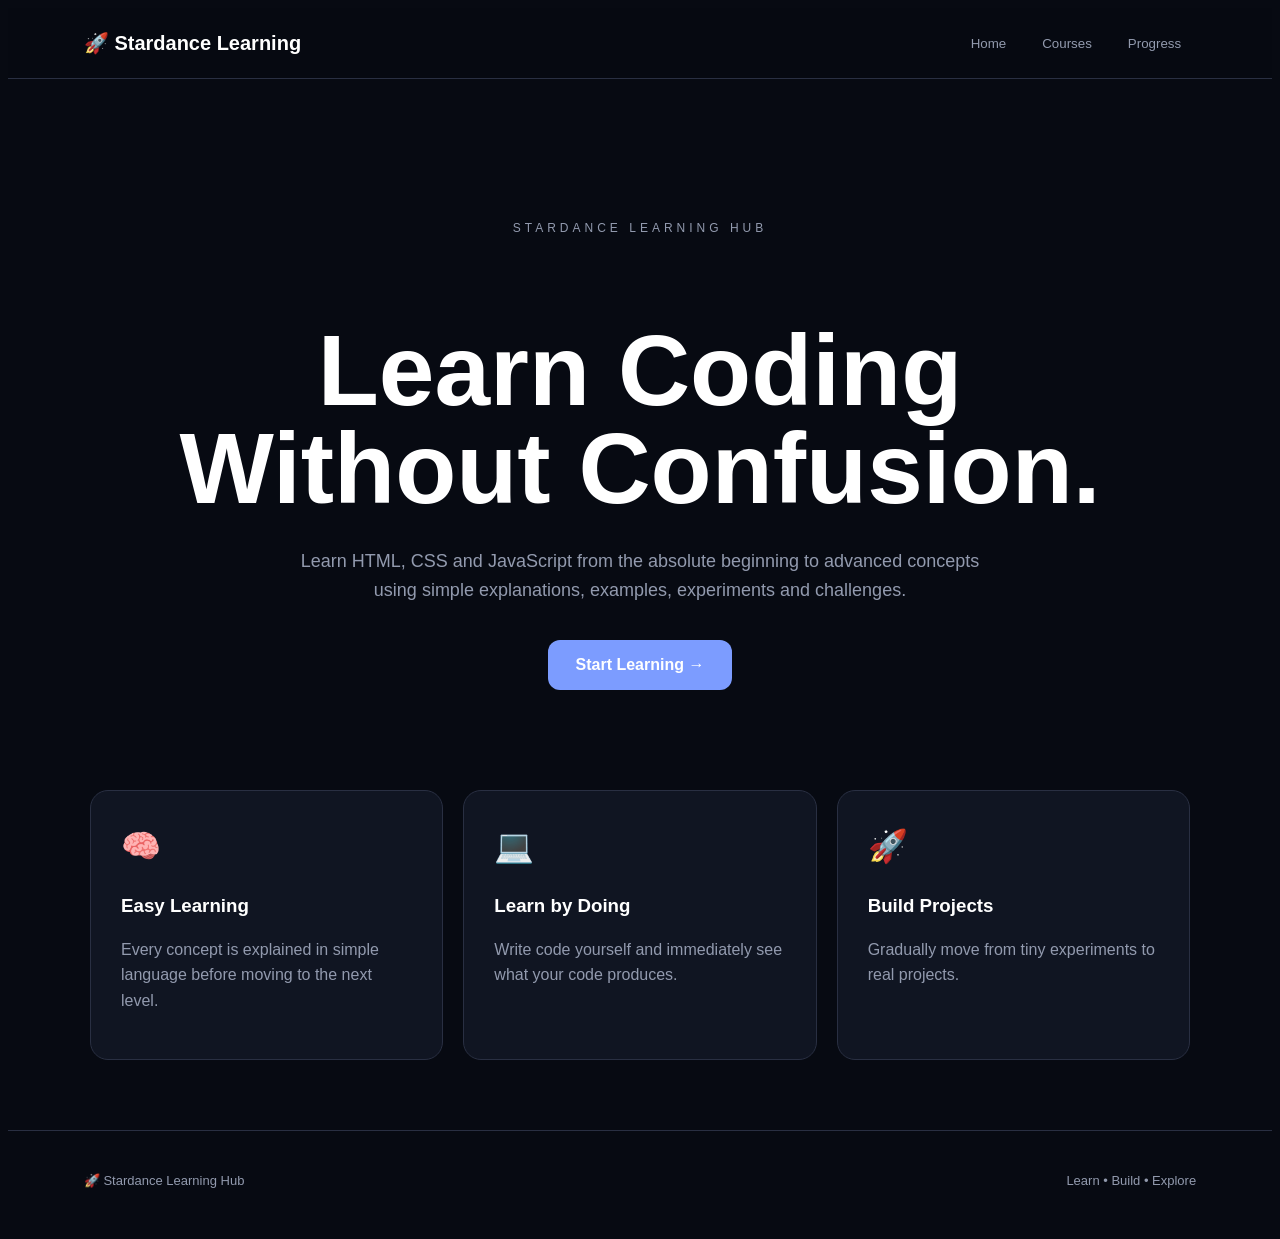
==== commit ef96cdcf: "Update index.html" ====
--- a/index.html
+++ b/index.html
@@ -1,21 +1,32 @@
-```html
 <!DOCTYPE html>
 <html lang="en">
 
 <head>
 
+    <!-- =====================================
+         VERSION 0.1 — DOCUMENT SETUP
+    ====================================== -->
+
     <meta charset="UTF-8">
 
     <meta name="viewport"
           content="width=device-width, initial-scale=1.0">
 
     <meta name="description"
-          content="Stardance Learning Hub - Learn HTML, CSS and JavaScript from beginner to advanced.">
+          content="Stardance Learning Hub — an easy and interactive place to learn HTML, CSS and JavaScript.">
+
+    <meta name="author"
+          content="Stardance Learning Hub">
 
     <title>Stardance Learning Hub</title>
 
-    <!-- Connect CSS -->
-    <link rel="stylesheet" href="style.css">
+
+    <!-- =====================================
+         VERSION 0.2 — CSS CONNECTION
+    ====================================== -->
+
+    <link rel="stylesheet"
+          href="style.css">
 
 </head>
 
@@ -24,28 +35,44 @@
 
 
     <!-- =====================================
-         NAVIGATION
+         VERSION 0.3 — NAVIGATION
     ====================================== -->
 
     <header class="navbar">
 
         <div class="logo">
+
             🚀 Stardance Learning
+
         </div>
 
 
         <nav class="nav-buttons">
 
-            <button onclick="showPage('home')">
+            <button
+                type="button"
+                onclick="showPage('home')">
+
                 Home
+
             </button>
 
-            <button onclick="showPage('courses')">
+
+            <button
+                type="button"
+                onclick="showPage('courses')">
+
                 Courses
+
             </button>
 
-            <button onclick="showPage('progress')">
+
+            <button
+                type="button"
+                onclick="showPage('progress')">
+
                 Progress
+
             </button>
 
         </nav>
@@ -55,42 +82,55 @@
 
 
     <!-- =====================================
-         MAIN WEBSITE
+         MAIN APPLICATION
     ====================================== -->
 
     <main>
 
 
         <!-- =================================
-             HOME PAGE
+             VERSION 0.4 — HOME
         ================================== -->
 
-        <section id="home" class="page">
+        <section
+            id="home"
+            class="page">
+
 
             <div class="hero">
 
+
                 <div class="eyebrow">
-                    LEARN • BUILD • EXPLORE
+
+                    STARDANCE LEARNING HUB
+
                 </div>
 
 
                 <h1>
+
                     Learn Coding
                     <br>
                     Without Confusion.
+
                 </h1>
 
 
                 <p>
+
                     Learn HTML, CSS and JavaScript
-                    from complete beginner to advanced
-                    level through simple explanations,
-                    examples and challenges.
+                    from the absolute beginning to
+                    advanced concepts using simple
+                    explanations, examples,
+                    experiments and challenges.
+
                 </p>
 
 
-                <button class="primary-button"
-                        onclick="showPage('courses')">
+                <button
+                    type="button"
+                    class="primary-button"
+                    onclick="showPage('courses')">
 
                     Start Learning →
 
@@ -100,63 +140,833 @@
 
 
 
-            <!-- FEATURES -->
+            <!-- =================================
+                 VERSION 0.5 — FEATURES
+            ================================== -->
 
             <div class="features">
 
 
-                <div class="feature">
+                <article class="feature">
 
                     <div class="feature-icon">
+
                         🧠
-                    </div>
+
+                    </div>
+
 
                     <h3>
-                        Simple Lessons
+
+                        Easy Learning
+
                     </h3>
 
+
                     <p>
-                        Learn difficult concepts using
-                        simple language and examples.
+
+                        Every concept is explained
+                        in simple language before
+                        moving to the next level.
+
                     </p>
 
+                </article>
+
+
+
+                <article class="feature">
+
+                    <div class="feature-icon">
+
+                        💻
+
+                    </div>
+
+
+                    <h3>
+
+                        Learn by Doing
+
+                    </h3>
+
+
+                    <p>
+
+                        Write code yourself and
+                        immediately see what your
+                        code produces.
+
+                    </p>
+
+                </article>
+
+
+
+                <article class="feature">
+
+                    <div class="feature-icon">
+
+                        🚀
+
+                    </div>
+
+
+                    <h3>
+
+                        Build Projects
+
+                    </h3>
+
+
+                    <p>
+
+                        Gradually move from tiny
+                        experiments to real projects.
+
+                    </p>
+
+                </article>
+
+
+            </div>
+
+        </section>
+
+
+
+        <!-- =====================================
+             VERSION 0.6 — COURSE SELECTION
+        ====================================== -->
+
+        <section
+            id="courses"
+            class="page hidden">
+
+
+            <div class="section-heading">
+
+
+                <div class="eyebrow">
+
+                    STEP 01
+
                 </div>
 
 
-
-                <div class="feature">
-
-                    <div class="feature-icon">
-                        💻
-                    </div>
+                <h2>
+
+                    What do you want
+                    to learn?
+
+                </h2>
+
+
+                <p>
+
+                    Choose your technology
+                    and begin your journey.
+
+                </p>
+
+            </div>
+
+
+
+            <div class="course-grid">
+
+
+                <!-- HTML -->
+
+                <article
+                    class="course-card"
+                    onclick="openCourse('HTML')">
+
+
+                    <div class="course-icon">
+
+                        &lt;/&gt;
+
+                    </div>
+
 
                     <h3>
-                        Code Yourself
+
+                        HTML
+
                     </h3>
 
+
                     <p>
-                        Write code and see the result
-                        immediately.
+
+                        Learn how websites are
+                        structured.
+
                     </p>
 
+
+                    <span class="course-level">
+
+                        Beginner → Expert
+
+                    </span>
+
+
+                </article>
+
+
+
+                <!-- CSS -->
+
+                <article
+                    class="course-card"
+                    onclick="openCourse('CSS')">
+
+
+                    <div class="course-icon">
+
+                        🎨
+
+                    </div>
+
+
+                    <h3>
+
+                        CSS
+
+                    </h3>
+
+
+                    <p>
+
+                        Learn how to design,
+                        style and animate webpages.
+
+                    </p>
+
+
+                    <span class="course-level">
+
+                        Beginner → Expert
+
+                    </span>
+
+
+                </article>
+
+
+
+                <!-- JAVASCRIPT -->
+
+                <article
+                    class="course-card"
+                    onclick="openCourse('JavaScript')">
+
+
+                    <div class="course-icon">
+
+                        ⚡
+
+                    </div>
+
+
+                    <h3>
+
+                        JavaScript
+
+                    </h3>
+
+
+                    <p>
+
+                        Learn programming and make
+                        websites interactive.
+
+                    </p>
+
+
+                    <span class="course-level">
+
+                        Beginner → Expert
+
+                    </span>
+
+
+                </article>
+
+
+            </div>
+
+        </section>
+
+
+
+        <!-- =====================================
+             VERSION 0.7 — LEVEL SELECTION
+        ====================================== -->
+
+        <section
+            id="course"
+            class="page hidden">
+
+
+            <button
+                type="button"
+                class="back-button"
+                onclick="showPage('courses')">
+
+                ← Back to courses
+
+            </button>
+
+
+
+            <div class="course-header">
+
+
+                <div class="eyebrow">
+
+                    STEP 02 — LEARNING PATH
+
                 </div>
 
 
-
-                <div class="feature">
-
-                    <div class="feature-icon">
+                <h2 id="course-name">
+
+                    HTML
+
+                </h2>
+
+
+                <p id="course-description">
+
+                    Choose your learning level.
+
+                </p>
+
+            </div>
+
+
+
+            <div class="level-grid">
+
+
+                <!-- LEVEL 1 -->
+
+                <button
+                    type="button"
+                    class="level-button"
+                    onclick="openLevel('Basic')">
+
+
+                    <strong class="level-number">
+
+                        01
+
+                    </strong>
+
+
+                    <span>
+
+                        <b>
+
+                            Basic
+
+                        </b>
+
+
+                        <small>
+
+                            Start from absolute zero.
+
+                        </small>
+
+                    </span>
+
+
+                </button>
+
+
+
+                <!-- LEVEL 2 -->
+
+                <button
+                    type="button"
+                    class="level-button"
+                    onclick="openLevel('Intermediate')">
+
+
+                    <strong class="level-number">
+
+                        02
+
+                    </strong>
+
+
+                    <span>
+
+                        <b>
+
+                            Intermediate
+
+                        </b>
+
+
+                        <small>
+
+                            Start building real webpages.
+
+                        </small>
+
+                    </span>
+
+
+                </button>
+
+
+
+                <!-- LEVEL 3 -->
+
+                <button
+                    type="button"
+                    class="level-button"
+                    onclick="openLevel('Advanced')">
+
+
+                    <strong class="level-number">
+
+                        03
+
+                    </strong>
+
+
+                    <span>
+
+                        <b>
+
+                            Advanced
+
+                        </b>
+
+
+                        <small>
+
+                            Learn powerful techniques.
+
+                        </small>
+
+                    </span>
+
+
+                </button>
+
+
+
+                <!-- LEVEL 4 -->
+
+                <button
+                    type="button"
+                    class="level-button"
+                    onclick="openLevel('Expert')">
+
+
+                    <strong class="level-number">
+
+                        04
+
+                    </strong>
+
+
+                    <span>
+
+                        <b>
+
+                            Expert
+
+                        </b>
+
+
+                        <small>
+
+                            Build and think like
+                            a professional.
+
+                        </small>
+
+                    </span>
+
+
+                </button>
+
+
+            </div>
+
+        </section>
+
+
+
+        <!-- =====================================
+             VERSION 0.8 — LESSON SYSTEM
+        ====================================== -->
+
+        <section
+            id="lesson"
+            class="page hidden">
+
+
+            <button
+                type="button"
+                class="back-button"
+                onclick="showPage('course')">
+
+                ← Back to level selection
+
+            </button>
+
+
+
+            <div class="lesson-layout">
+
+
+                <!-- =================================
+                     LESSON SIDEBAR
+                ================================== -->
+
+                <aside class="lesson-sidebar">
+
+
+                    <h3 id="lesson-course">
+
+                        HTML
+
+                    </h3>
+
+
+                    <p id="lesson-level">
+
+                        Basic
+
+                    </p>
+
+
+                    <div id="lesson-list">
+
+                        <!-- JavaScript creates
+                             lesson buttons here -->
+
+                    </div>
+
+
+                </aside>
+
+
+
+                <!-- =================================
+                     LESSON CONTENT
+                ================================== -->
+
+                <article class="lesson-content">
+
+
+                    <div class="eyebrow">
+
+                        CURRENT LESSON
+
+                    </div>
+
+
+                    <h2 id="lesson-title">
+
+                        Welcome to the lesson
+
+                    </h2>
+
+
+                    <div id="lesson-body">
+
+                        <!-- JavaScript inserts
+                             explanation here -->
+
+                    </div>
+
+
+
+                    <!-- =================================
+                         CODE EDITOR
+                    ================================== -->
+
+                    <div class="editor">
+
+
+                        <div class="editor-top">
+
+
+                            <span>
+
+                                💻 Code Editor
+
+                            </span>
+
+
+                            <button
+                                type="button"
+                                class="run-button"
+                                onclick="runCode()">
+
+                                ▶ Run
+
+                            </button>
+
+
+                        </div>
+
+
+                        <textarea
+                            id="code-editor"
+                            spellcheck="false"
+                            aria-label="Code editor"></textarea>
+
+
+                    </div>
+
+
+
+                    <!-- =================================
+                         LIVE PREVIEW
+                    ================================== -->
+
+                    <div class="preview-heading">
+
+                        Live Preview
+
+                    </div>
+
+
+                    <iframe
+                        id="preview"
+                        title="Live code preview">
+
+                    </iframe>
+
+
+
+                    <!-- =================================
+                         CHALLENGE
+                    ================================== -->
+
+                    <div class="challenge">
+
+
+                        <h3>
+
+                            🧪 Your Challenge
+
+                        </h3>
+
+
+                        <p id="challenge-text">
+
+                            Complete the challenge.
+
+                        </p>
+
+
+                        <button
+                            type="button"
+                            class="challenge-button"
+                            onclick="completeChallenge()">
+
+                            ✓ Complete Challenge
+
+                        </button>
+
+
+                    </div>
+
+
+
+                    <!-- =================================
+                         LESSON NAVIGATION
+                    ================================== -->
+
+                    <div class="lesson-navigation">
+
+
+                        <button
+                            type="button"
+                            onclick="previousLesson()">
+
+                            ← Previous
+
+                        </button>
+
+
+                        <button
+                            type="button"
+                            onclick="nextLesson()">
+
+                            Next →
+
+                        </button>
+
+
+                    </div>
+
+
+                </article>
+
+
+            </div>
+
+        </section>
+
+
+
+        <!-- =====================================
+             VERSION 0.9 — PROGRESS SYSTEM
+        ====================================== -->
+
+        <section
+            id="progress"
+            class="page hidden">
+
+
+            <div class="section-heading">
+
+
+                <div class="eyebrow">
+
+                    YOUR LEARNING JOURNEY
+
+                </div>
+
+
+                <h2>
+
+                    Your Progress
+
+                </h2>
+
+
+                <p>
+
+                    Complete lessons and challenges
+                    to earn XP.
+
+                </p>
+
+
+            </div>
+
+
+
+            <!-- XP CARD -->
+
+            <div class="progress-card">
+
+
+                <div
+                    class="xp-number"
+                    id="xp-display">
+
+                    0 XP
+
+                </div>
+
+
+                <div class="progress-bar">
+
+
+                    <div id="xp-bar"></div>
+
+
+                </div>
+
+
+                <p
+                    class="progress-description"
+                    id="progress-text">
+
+                    Start learning to earn XP.
+
+                </p>
+
+
+            </div>
+
+
+
+            <!-- =================================
+                 BADGES
+            ================================== -->
+
+            <div class="badges">
+
+
+                <div
+                    class="badge"
+                    id="badge-first">
+
+
+                    <div class="badge-icon">
+
+                        🌟
+
+                    </div>
+
+
+                    <span class="badge-name">
+
+                        First Challenge
+
+                    </span>
+
+
+                </div>
+
+
+
+                <div
+                    class="badge"
+                    id="badge-five">
+
+
+                    <div class="badge-icon">
+
+                        🔥
+
+                    </div>
+
+
+                    <span class="badge-name">
+
+                        5 Challenges
+
+                    </span>
+
+
+                </div>
+
+
+
+                <div
+                    class="badge"
+                    id="badge-master">
+
+
+                    <div class="badge-icon">
+
                         🏆
-                    </div>
-
-                    <h3>
-                        Earn XP
-                    </h3>
-
-                    <p>
-                        Complete challenges and build
-                        your learning progress.
-                    </p>
+
+                    </div>
+
+
+                    <span class="badge-name">
+
+                        100 XP Master
+
+                    </span>
+
 
                 </div>
 
@@ -167,563 +977,51 @@
 
 
 
-        <!-- =================================
-             COURSES PAGE
-        ================================== -->
-
-        <section id="courses" class="page hidden">
-
+        <!-- =====================================
+             VERSION 1.0 — FUTURE EXPANSION AREA
+
+             This area is intentionally prepared
+             for future features such as:
+
+             • Search
+             • User profiles
+             • More courses
+             • Projects
+             • Quizzes
+             • Certificates
+             • Dark/light themes
+             • Learning statistics
+             • NASA educational content
+             • Stardust integration
+        ====================================== -->
+
+        <section
+            id="future"
+            class="page hidden">
 
             <div class="section-heading">
 
                 <div class="eyebrow">
-                    CHOOSE YOUR PATH
+
+                    VERSION 1.0+
+
                 </div>
 
 
                 <h2>
-                    What do you want to learn?
+
+                    More Coming Soon
+
                 </h2>
 
 
                 <p>
-                    Choose a technology and start
-                    your learning journey.
+
+                    The learning platform can continue
+                    growing with projects, quizzes,
+                    certificates and advanced courses.
+
                 </p>
-
-            </div>
-
-
-
-            <div class="course-grid">
-
-
-                <!-- HTML -->
-
-                <article class="course-card"
-                         onclick="openCourse('HTML')">
-
-                    <div class="course-icon">
-                        &lt;/&gt;
-                    </div>
-
-
-                    <h3>
-                        HTML
-                    </h3>
-
-
-                    <p>
-                        Learn how webpages are structured
-                        from the very beginning.
-                    </p>
-
-
-                    <span class="course-level">
-                        Beginner → Expert
-                    </span>
-
-                </article>
-
-
-
-                <!-- CSS -->
-
-                <article class="course-card"
-                         onclick="openCourse('CSS')">
-
-                    <div class="course-icon">
-                        🎨
-                    </div>
-
-
-                    <h3>
-                        CSS
-                    </h3>
-
-
-                    <p>
-                        Learn how to design beautiful
-                        and responsive webpages.
-                    </p>
-
-
-                    <span class="course-level">
-                        Beginner → Expert
-                    </span>
-
-                </article>
-
-
-
-                <!-- JAVASCRIPT -->
-
-                <article class="course-card"
-                         onclick="openCourse('JavaScript')">
-
-                    <div class="course-icon">
-                        ⚡
-                    </div>
-
-
-                    <h3>
-                        JavaScript
-                    </h3>
-
-
-                    <p>
-                        Learn programming and make
-                        webpages interactive.
-                    </p>
-
-
-                    <span class="course-level">
-                        Beginner → Expert
-                    </span>
-
-                </article>
-
-
-            </div>
-
-        </section>
-
-
-
-        <!-- =================================
-             COURSE LEVEL PAGE
-        ================================== -->
-
-        <section id="course" class="page hidden">
-
-
-            <button class="back-button"
-                    onclick="showPage('courses')">
-
-                ← Back to courses
-
-            </button>
-
-
-
-            <div class="course-header">
-
-                <div class="eyebrow">
-                    LEARNING PATH
-                </div>
-
-
-                <h2 id="course-name">
-                    HTML
-                </h2>
-
-
-                <p id="course-description">
-                    Learn HTML from beginner to expert.
-                </p>
-
-            </div>
-
-
-
-            <div class="level-grid">
-
-
-                <!-- BASIC -->
-
-                <button class="level-button"
-                        onclick="openLevel('Basic')">
-
-                    <strong class="level-number">
-                        01
-                    </strong>
-
-
-                    <span>
-
-                        <b>
-                            Basic
-                        </b>
-
-                        <small>
-                            Start completely from zero.
-                        </small>
-
-                    </span>
-
-                </button>
-
-
-
-                <!-- INTERMEDIATE -->
-
-                <button class="level-button"
-                        onclick="openLevel('Intermediate')">
-
-                    <strong class="level-number">
-                        02
-                    </strong>
-
-
-                    <span>
-
-                        <b>
-                            Intermediate
-                        </b>
-
-                        <small>
-                            Start building real webpages.
-                        </small>
-
-                    </span>
-
-                </button>
-
-
-
-                <!-- ADVANCED -->
-
-                <button class="level-button"
-                        onclick="openLevel('Advanced')">
-
-                    <strong class="level-number">
-                        03
-                    </strong>
-
-
-                    <span>
-
-                        <b>
-                            Advanced
-                        </b>
-
-                        <small>
-                            Learn more powerful techniques.
-                        </small>
-
-                    </span>
-
-                </button>
-
-
-
-                <!-- EXPERT -->
-
-                <button class="level-button"
-                        onclick="openLevel('Expert')">
-
-                    <strong class="level-number">
-                        04
-                    </strong>
-
-
-                    <span>
-
-                        <b>
-                            Expert
-                        </b>
-
-                        <small>
-                            Think and build like a professional.
-                        </small>
-
-                    </span>
-
-                </button>
-
-
-            </div>
-
-        </section>
-
-
-
-        <!-- =================================
-             LESSON PAGE
-        ================================== -->
-
-        <section id="lesson" class="page hidden">
-
-
-            <button class="back-button"
-                    onclick="showPage('course')">
-
-                ← Back
-
-            </button>
-
-
-
-            <div class="lesson-layout">
-
-
-                <!-- LESSON SIDEBAR -->
-
-                <aside class="lesson-sidebar">
-
-                    <h3 id="lesson-course">
-                        HTML
-                    </h3>
-
-
-                    <p id="lesson-level">
-                        Basic
-                    </p>
-
-
-                    <div id="lesson-list">
-
-                        <!-- JavaScript puts
-                             lessons here -->
-
-                    </div>
-
-                </aside>
-
-
-
-                <!-- LESSON CONTENT -->
-
-                <article class="lesson-content">
-
-
-                    <div class="eyebrow">
-                        LESSON
-                    </div>
-
-
-                    <h2 id="lesson-title">
-                        Welcome
-                    </h2>
-
-
-                    <div id="lesson-body">
-
-                        <!-- JavaScript puts
-                             lesson explanation here -->
-
-                    </div>
-
-
-
-                    <!-- CODE EDITOR -->
-
-                    <div class="editor">
-
-
-                        <div class="editor-top">
-
-                            <span>
-                                💻 Try the code
-                            </span>
-
-
-                            <button class="run-button"
-                                    onclick="runCode()">
-
-                                ▶ Run
-
-                            </button>
-
-                        </div>
-
-
-
-                        <textarea id="code-editor"
-                                  spellcheck="false"></textarea>
-
-
-                    </div>
-
-
-
-                    <!-- LIVE PREVIEW -->
-
-                    <div class="preview-heading">
-
-                        Live Preview
-
-                    </div>
-
-
-                    <iframe id="preview"
-                            title="Code Preview">
-
-                    </iframe>
-
-
-
-                    <!-- CHALLENGE -->
-
-                    <div class="challenge">
-
-
-                        <h3>
-                            🧪 Challenge
-                        </h3>
-
-
-                        <p id="challenge-text">
-
-                            Complete the challenge.
-
-                        </p>
-
-
-                        <button class="challenge-button"
-                                onclick="completeChallenge()">
-
-                            Complete Challenge
-
-                        </button>
-
-
-                    </div>
-
-
-
-                    <!-- LESSON NAVIGATION -->
-
-                    <div class="lesson-navigation">
-
-
-                        <button onclick="previousLesson()">
-
-                            ← Previous
-
-                        </button>
-
-
-                        <button onclick="nextLesson()">
-
-                            Next →
-
-                        </button>
-
-
-                    </div>
-
-
-                </article>
-
-            </div>
-
-        </section>
-
-
-
-        <!-- =================================
-             PROGRESS PAGE
-        ================================== -->
-
-        <section id="progress" class="page hidden">
-
-
-            <div class="section-heading">
-
-
-                <div class="eyebrow">
-                    YOUR JOURNEY
-                </div>
-
-
-                <h2>
-                    Your Progress
-                </h2>
-
-
-                <p>
-                    Keep learning and earn XP.
-                </p>
-
-
-            </div>
-
-
-
-            <!-- XP -->
-
-            <div class="progress-card">
-
-
-                <div class="xp-number"
-                     id="xp-display">
-
-                    0 XP
-
-                </div>
-
-
-                <div class="progress-bar">
-
-                    <div id="xp-bar"></div>
-
-                </div>
-
-
-                <p class="progress-description"
-                   id="progress-text">
-
-                    Start learning to earn XP.
-
-                </p>
-
-
-            </div>
-
-
-
-            <!-- BADGES -->
-
-            <div class="badges">
-
-
-                <div class="badge"
-                     id="badge-first">
-
-                    <div class="badge-icon">
-                        🌟
-                    </div>
-
-
-                    <span class="badge-name">
-                        First Challenge
-                    </span>
-
-                </div>
-
-
-
-                <div class="badge"
-                     id="badge-five">
-
-                    <div class="badge-icon">
-                        🔥
-                    </div>
-
-
-                    <span class="badge-name">
-                        5 Challenges
-                    </span>
-
-                </div>
-
-
-
-                <div class="badge"
-                     id="badge-master">
-
-                    <div class="badge-icon">
-                        🏆
-                    </div>
-
-
-                    <span class="badge-name">
-                        100 XP Master
-                    </span>
-
-                </div>
-
 
             </div>
 
@@ -740,21 +1038,32 @@
 
     <footer>
 
+
         <span>
-            Stardance Learning Hub
+
+            🚀 Stardance Learning Hub
+
         </span>
 
 
         <span>
-            Learn • Build • Explore 🚀
+
+            Learn • Build • Explore
+
         </span>
 
+
     </footer>
 
 
 
     <!-- =====================================
-         CONNECT JAVASCRIPT
+         VERSION 1.0 — JAVASCRIPT CONNECTION
+
+         IMPORTANT:
+         JavaScript is NOT written here.
+
+         It is loaded from script.js.
     ====================================== -->
 
     <script src="script.js"></script>
@@ -763,4 +1072,3 @@
 </body>
 
 </html>
-```
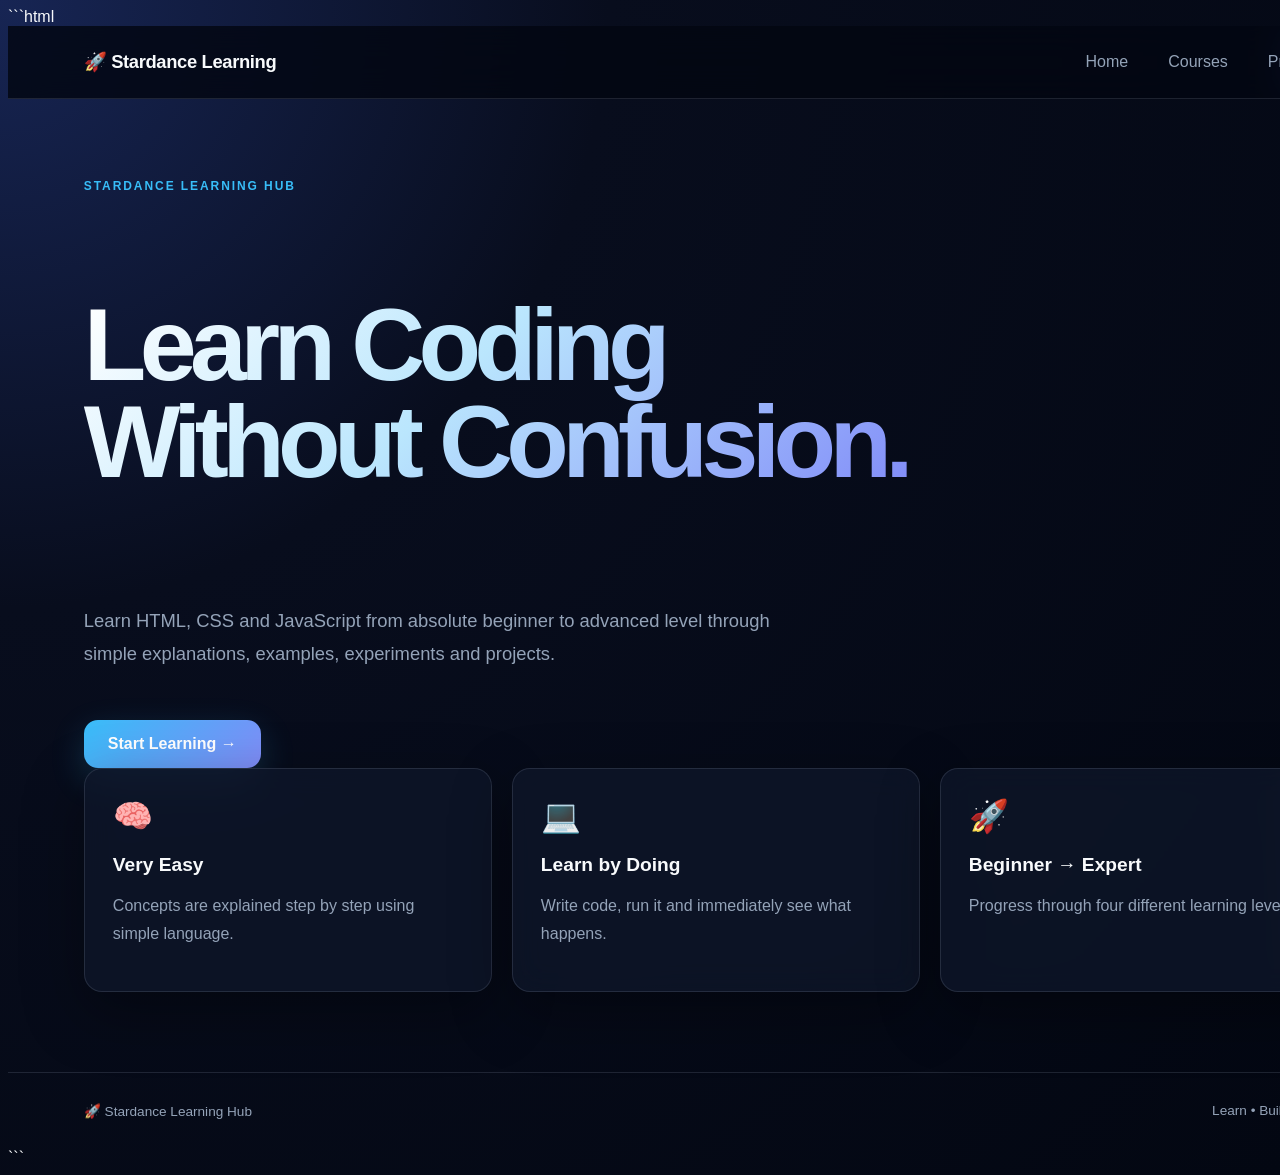
==== commit 2486be4e: "Update index.html" ====
--- a/index.html
+++ b/index.html
@@ -1,11 +1,12 @@
+```html
 <!DOCTYPE html>
 <html lang="en">
 
 <head>
 
-    <!-- =====================================
-         VERSION 0.1 — DOCUMENT SETUP
-    ====================================== -->
+    <!-- =================================================
+         0.1 — DOCUMENT SETUP
+    ================================================== -->
 
     <meta charset="UTF-8">
 
@@ -13,7 +14,7 @@
           content="width=device-width, initial-scale=1.0">
 
     <meta name="description"
-          content="Stardance Learning Hub — an easy and interactive place to learn HTML, CSS and JavaScript.">
+          content="Stardance Learning Hub — Learn HTML, CSS and JavaScript from absolute beginner to professional level.">
 
     <meta name="author"
           content="Stardance Learning Hub">
@@ -21,12 +22,11 @@
     <title>Stardance Learning Hub</title>
 
 
-    <!-- =====================================
-         VERSION 0.2 — CSS CONNECTION
-    ====================================== -->
-
-    <link rel="stylesheet"
-          href="style.css">
+    <!-- =================================================
+         0.2 — CONNECT CSS
+    ================================================== -->
+
+    <link rel="stylesheet" href="style.css">
 
 </head>
 
@@ -34,16 +34,14 @@
 <body>
 
 
-    <!-- =====================================
-         VERSION 0.3 — NAVIGATION
-    ====================================== -->
+    <!-- =================================================
+         0.3 — NAVIGATION BAR
+    ================================================== -->
 
     <header class="navbar">
 
         <div class="logo">
-
             🚀 Stardance Learning
-
         </div>
 
 
@@ -52,27 +50,19 @@
             <button
                 type="button"
                 onclick="showPage('home')">
-
                 Home
-
             </button>
-
 
             <button
                 type="button"
                 onclick="showPage('courses')">
-
                 Courses
-
             </button>
-
 
             <button
                 type="button"
                 onclick="showPage('progress')">
-
                 Progress
-
             </button>
 
         </nav>
@@ -81,49 +71,40 @@
 
 
 
-    <!-- =====================================
+    <!-- =================================================
          MAIN APPLICATION
-    ====================================== -->
+    ================================================== -->
 
     <main>
 
 
-        <!-- =================================
-             VERSION 0.4 — HOME
-        ================================== -->
-
-        <section
-            id="home"
-            class="page">
+        <!-- =================================================
+             0.4 — HOME PAGE
+        ================================================== -->
+
+        <section id="home" class="page">
 
 
             <div class="hero">
 
 
                 <div class="eyebrow">
-
                     STARDANCE LEARNING HUB
-
                 </div>
 
 
                 <h1>
-
                     Learn Coding
                     <br>
                     Without Confusion.
-
                 </h1>
 
 
                 <p>
-
                     Learn HTML, CSS and JavaScript
-                    from the absolute beginning to
-                    advanced concepts using simple
-                    explanations, examples,
-                    experiments and challenges.
-
+                    from absolute beginner to advanced
+                    level through simple explanations,
+                    examples, experiments and projects.
                 </p>
 
 
@@ -136,13 +117,14 @@
 
                 </button>
 
-            </div>
-
-
-
-            <!-- =================================
-                 VERSION 0.5 — FEATURES
-            ================================== -->
+
+            </div>
+
+
+
+            <!-- =================================================
+                 0.5 — FEATURES
+            ================================================== -->
 
             <div class="features">
 
@@ -150,25 +132,16 @@
                 <article class="feature">
 
                     <div class="feature-icon">
-
                         🧠
-
-                    </div>
-
+                    </div>
 
                     <h3>
-
-                        Easy Learning
-
+                        Very Easy
                     </h3>
 
-
                     <p>
-
-                        Every concept is explained
-                        in simple language before
-                        moving to the next level.
-
+                        Concepts are explained step by step
+                        using simple language.
                     </p>
 
                 </article>
@@ -178,25 +151,16 @@
                 <article class="feature">
 
                     <div class="feature-icon">
-
                         💻
-
-                    </div>
-
+                    </div>
 
                     <h3>
-
                         Learn by Doing
-
                     </h3>
 
-
                     <p>
-
-                        Write code yourself and
-                        immediately see what your
-                        code produces.
-
+                        Write code, run it and immediately
+                        see what happens.
                     </p>
 
                 </article>
@@ -206,24 +170,16 @@
                 <article class="feature">
 
                     <div class="feature-icon">
-
                         🚀
-
-                    </div>
-
+                    </div>
 
                     <h3>
-
-                        Build Projects
-
+                        Beginner → Expert
                     </h3>
 
-
                     <p>
-
-                        Gradually move from tiny
-                        experiments to real projects.
-
+                        Progress through four different
+                        learning levels.
                     </p>
 
                 </article>
@@ -235,40 +191,32 @@
 
 
 
-        <!-- =====================================
-             VERSION 0.6 — COURSE SELECTION
-        ====================================== -->
-
-        <section
-            id="courses"
-            class="page hidden">
+        <!-- =================================================
+             0.6 — COURSE SELECTION
+        ================================================== -->
+
+        <section id="courses" class="page hidden">
 
 
             <div class="section-heading">
 
 
                 <div class="eyebrow">
-
                     STEP 01
-
                 </div>
 
 
                 <h2>
-
-                    What do you want
-                    to learn?
-
+                    What do you want to learn?
                 </h2>
 
 
                 <p>
-
-                    Choose your technology
-                    and begin your journey.
-
+                    Choose a technology to begin your
+                    learning journey.
                 </p>
 
+
             </div>
 
 
@@ -276,7 +224,9 @@
             <div class="course-grid">
 
 
-                <!-- HTML -->
+                <!-- =========================
+                     HTML COURSE
+                ========================== -->
 
                 <article
                     class="course-card"
@@ -284,31 +234,24 @@
 
 
                     <div class="course-icon">
-
                         &lt;/&gt;
-
                     </div>
 
 
                     <h3>
-
                         HTML
-
                     </h3>
 
 
                     <p>
-
-                        Learn how websites are
-                        structured.
-
+                        Learn the structure of webpages,
+                        from basic tags to professional
+                        HTML architecture.
                     </p>
 
 
                     <span class="course-level">
-
-                        Beginner → Expert
-
+                        Basic → Expert
                     </span>
 
 
@@ -316,7 +259,9 @@
 
 
 
-                <!-- CSS -->
+                <!-- =========================
+                     CSS COURSE
+                ========================== -->
 
                 <article
                     class="course-card"
@@ -324,31 +269,24 @@
 
 
                     <div class="course-icon">
-
                         🎨
-
                     </div>
 
 
                     <h3>
-
                         CSS
-
                     </h3>
 
 
                     <p>
-
-                        Learn how to design,
-                        style and animate webpages.
-
+                        Learn styling, layouts, responsive
+                        design, animations and advanced
+                        visual techniques.
                     </p>
 
 
                     <span class="course-level">
-
-                        Beginner → Expert
-
+                        Basic → Expert
                     </span>
 
 
@@ -356,7 +294,9 @@
 
 
 
-                <!-- JAVASCRIPT -->
+                <!-- =========================
+                     JAVASCRIPT COURSE
+                ========================== -->
 
                 <article
                     class="course-card"
@@ -364,31 +304,24 @@
 
 
                     <div class="course-icon">
-
                         ⚡
-
                     </div>
 
 
                     <h3>
-
                         JavaScript
-
                     </h3>
 
 
                     <p>
-
-                        Learn programming and make
-                        websites interactive.
-
+                        Learn programming, interactivity,
+                        APIs, asynchronous code and
+                        advanced web applications.
                     </p>
 
 
                     <span class="course-level">
-
-                        Beginner → Expert
-
+                        Basic → Expert
                     </span>
 
 
@@ -401,13 +334,11 @@
 
 
 
-        <!-- =====================================
-             VERSION 0.7 — LEVEL SELECTION
-        ====================================== -->
-
-        <section
-            id="course"
-            class="page hidden">
+        <!-- =================================================
+             0.7 — COURSE INFORMATION + LEVEL SELECTION
+        ================================================== -->
+
+        <section id="course" class="page hidden">
 
 
             <button
@@ -425,33 +356,35 @@
 
 
                 <div class="eyebrow">
-
-                    STEP 02 — LEARNING PATH
-
+                    STEP 02 — CHOOSE YOUR LEVEL
                 </div>
 
 
                 <h2 id="course-name">
-
                     HTML
-
                 </h2>
 
 
                 <p id="course-description">
-
-                    Choose your learning level.
-
+                    Learn HTML from absolute beginner
+                    to professional level.
                 </p>
 
-            </div>
-
-
+
+            </div>
+
+
+
+            <!-- =================================================
+                 FOUR DIFFERENT LEVELS
+            ================================================== -->
 
             <div class="level-grid">
 
 
-                <!-- LEVEL 1 -->
+                <!-- =========================
+                     BASIC
+                ========================== -->
 
                 <button
                     type="button"
@@ -460,27 +393,24 @@
 
 
                     <strong class="level-number">
-
                         01
-
                     </strong>
 
 
                     <span>
 
                         <b>
-
-                            Basic
-
+                            🟢 Basic
                         </b>
 
-
                         <small>
-
                             Start from absolute zero.
-
                         </small>
 
+                        <em>
+                            No previous knowledge required.
+                        </em>
+
                     </span>
 
 
@@ -488,7 +418,9 @@
 
 
 
-                <!-- LEVEL 2 -->
+                <!-- =========================
+                     INTERMEDIATE
+                ========================== -->
 
                 <button
                     type="button"
@@ -497,27 +429,24 @@
 
 
                     <strong class="level-number">
-
                         02
-
                     </strong>
 
 
                     <span>
 
                         <b>
-
-                            Intermediate
-
+                            🟡 Intermediate
                         </b>
 
-
                         <small>
-
-                            Start building real webpages.
-
+                            Build real webpages and components.
                         </small>
 
+                        <em>
+                            Requires Basic knowledge.
+                        </em>
+
                     </span>
 
 
@@ -525,7 +454,9 @@
 
 
 
-                <!-- LEVEL 3 -->
+                <!-- =========================
+                     ADVANCED
+                ========================== -->
 
                 <button
                     type="button"
@@ -534,27 +465,24 @@
 
 
                     <strong class="level-number">
-
                         03
-
                     </strong>
 
 
                     <span>
 
                         <b>
-
-                            Advanced
-
+                            🔴 Advanced
                         </b>
 
-
                         <small>
-
-                            Learn powerful techniques.
-
+                            Learn powerful professional techniques.
                         </small>
 
+                        <em>
+                            Requires Intermediate knowledge.
+                        </em>
+
                     </span>
 
 
@@ -562,7 +490,9 @@
 
 
 
-                <!-- LEVEL 4 -->
+                <!-- =========================
+                     EXPERT
+                ========================== -->
 
                 <button
                     type="button"
@@ -571,28 +501,24 @@
 
 
                     <strong class="level-number">
-
                         04
-
                     </strong>
 
 
                     <span>
 
                         <b>
-
-                            Expert
-
+                            🟣 Expert
                         </b>
 
-
                         <small>
-
-                            Build and think like
-                            a professional.
-
+                            Think, design and build professionally.
                         </small>
 
+                        <em>
+                            Final learning level.
+                        </em>
+
                     </span>
 
 
@@ -601,17 +527,16 @@
 
             </div>
 
+
         </section>
 
 
 
-        <!-- =====================================
-             VERSION 0.8 — LESSON SYSTEM
-        ====================================== -->
-
-        <section
-            id="lesson"
-            class="page hidden">
+        <!-- =================================================
+             0.8 — LESSON PAGE
+        ================================================== -->
+
+        <section id="lesson" class="page hidden">
 
 
             <button
@@ -619,7 +544,7 @@
                 class="back-button"
                 onclick="showPage('course')">
 
-                ← Back to level selection
+                ← Back to levels
 
             </button>
 
@@ -628,31 +553,33 @@
             <div class="lesson-layout">
 
 
-                <!-- =================================
+                <!-- =================================================
                      LESSON SIDEBAR
-                ================================== -->
+                ================================================== -->
 
                 <aside class="lesson-sidebar">
 
 
-                    <h3 id="lesson-course">
-
-                        HTML
-
-                    </h3>
-
-
-                    <p id="lesson-level">
-
-                        Basic
-
-                    </p>
+                    <div class="lesson-sidebar-header">
+
+
+                        <h3 id="lesson-course">
+                            HTML
+                        </h3>
+
+
+                        <p id="lesson-level">
+                            Basic
+                        </p>
+
+
+                    </div>
 
 
                     <div id="lesson-list">
 
-                        <!-- JavaScript creates
-                             lesson buttons here -->
+                        <!-- JavaScript will create
+                             the correct lessons here. -->
 
                     </div>
 
@@ -661,39 +588,37 @@
 
 
 
-                <!-- =================================
+                <!-- =================================================
                      LESSON CONTENT
-                ================================== -->
+                ================================================== -->
 
                 <article class="lesson-content">
 
 
                     <div class="eyebrow">
-
-                        CURRENT LESSON
-
+                        LESSON
                     </div>
 
 
                     <h2 id="lesson-title">
-
-                        Welcome to the lesson
-
+                        Welcome
                     </h2>
 
 
+                    <!-- Lesson explanation -->
+
                     <div id="lesson-body">
 
                         <!-- JavaScript inserts
-                             explanation here -->
-
-                    </div>
-
-
-
-                    <!-- =================================
+                             lesson content here. -->
+
+                    </div>
+
+
+
+                    <!-- =================================================
                          CODE EDITOR
-                    ================================== -->
+                    ================================================== -->
 
                     <div class="editor">
 
@@ -702,9 +627,7 @@
 
 
                             <span>
-
-                                💻 Code Editor
-
+                                💻 Try the code
                             </span>
 
 
@@ -731,9 +654,9 @@
 
 
 
-                    <!-- =================================
+                    <!-- =================================================
                          LIVE PREVIEW
-                    ================================== -->
+                    ================================================== -->
 
                     <div class="preview-heading">
 
@@ -750,24 +673,20 @@
 
 
 
-                    <!-- =================================
+                    <!-- =================================================
                          CHALLENGE
-                    ================================== -->
+                    ================================================== -->
 
                     <div class="challenge">
 
 
                         <h3>
-
-                            🧪 Your Challenge
-
+                            🧪 Challenge
                         </h3>
 
 
                         <p id="challenge-text">
-
                             Complete the challenge.
-
                         </p>
 
 
@@ -785,9 +704,9 @@
 
 
 
-                    <!-- =================================
+                    <!-- =================================================
                          LESSON NAVIGATION
-                    ================================== -->
+                    ================================================== -->
 
                     <div class="lesson-navigation">
 
@@ -818,41 +737,34 @@
 
             </div>
 
+
         </section>
 
 
 
-        <!-- =====================================
-             VERSION 0.9 — PROGRESS SYSTEM
-        ====================================== -->
-
-        <section
-            id="progress"
-            class="page hidden">
+        <!-- =================================================
+             0.9 — PROGRESS PAGE
+        ================================================== -->
+
+        <section id="progress" class="page hidden">
 
 
             <div class="section-heading">
 
 
                 <div class="eyebrow">
-
-                    YOUR LEARNING JOURNEY
-
+                    YOUR JOURNEY
                 </div>
 
 
                 <h2>
-
                     Your Progress
-
                 </h2>
 
 
                 <p>
-
                     Complete lessons and challenges
-                    to earn XP.
-
+                    to earn XP and unlock badges.
                 </p>
 
 
@@ -860,7 +772,9 @@
 
 
 
-            <!-- XP CARD -->
+            <!-- =========================
+                 XP
+            ========================== -->
 
             <div class="progress-card">
 
@@ -896,9 +810,9 @@
 
 
 
-            <!-- =================================
+            <!-- =========================
                  BADGES
-            ================================== -->
+            ========================== -->
 
             <div class="badges">
 
@@ -909,16 +823,12 @@
 
 
                     <div class="badge-icon">
-
                         🌟
-
                     </div>
 
 
                     <span class="badge-name">
-
                         First Challenge
-
                     </span>
 
 
@@ -932,16 +842,12 @@
 
 
                     <div class="badge-icon">
-
                         🔥
-
                     </div>
 
 
                     <span class="badge-name">
-
                         5 Challenges
-
                     </span>
 
 
@@ -955,16 +861,12 @@
 
 
                     <div class="badge-icon">
-
                         🏆
-
                     </div>
 
 
                     <span class="badge-name">
-
                         100 XP Master
-
                     </span>
 
 
@@ -973,57 +875,40 @@
 
             </div>
 
+
         </section>
 
 
 
-        <!-- =====================================
-             VERSION 1.0 — FUTURE EXPANSION AREA
-
-             This area is intentionally prepared
-             for future features such as:
-
-             • Search
-             • User profiles
-             • More courses
-             • Projects
-             • Quizzes
-             • Certificates
-             • Dark/light themes
-             • Learning statistics
-             • NASA educational content
-             • Stardust integration
-        ====================================== -->
-
-        <section
-            id="future"
-            class="page hidden">
+        <!-- =================================================
+             1.0 — FUTURE PLATFORM AREA
+        ================================================== -->
+
+        <section id="future" class="page hidden">
+
 
             <div class="section-heading">
 
+
                 <div class="eyebrow">
-
-                    VERSION 1.0+
-
+                    STARDANCE
                 </div>
 
 
                 <h2>
-
-                    More Coming Soon
-
+                    Keep Exploring.
                 </h2>
 
 
                 <p>
-
-                    The learning platform can continue
-                    growing with projects, quizzes,
-                    certificates and advanced courses.
-
+                    Future versions can add projects,
+                    quizzes, certificates, search,
+                    achievements and more learning paths.
                 </p>
 
-            </div>
+
+            </div>
+
 
         </section>
 
@@ -1032,24 +917,20 @@
 
 
 
-    <!-- =====================================
+    <!-- =================================================
          FOOTER
-    ====================================== -->
+    ================================================== -->
 
     <footer>
 
 
         <span>
-
             🚀 Stardance Learning Hub
-
         </span>
 
 
         <span>
-
             Learn • Build • Explore
-
         </span>
 
 
@@ -1057,14 +938,9 @@
 
 
 
-    <!-- =====================================
-         VERSION 1.0 — JAVASCRIPT CONNECTION
-
-         IMPORTANT:
-         JavaScript is NOT written here.
-
-         It is loaded from script.js.
-    ====================================== -->
+    <!-- =================================================
+         1.0 — JAVASCRIPT CONNECTION
+    ================================================== -->
 
     <script src="script.js"></script>
 
@@ -1072,3 +948,4 @@
 </body>
 
 </html>
+```
--- a/style.css
+++ b/style.css
@@ -1,13 +1,13 @@
 ```css
-/* =====================================
+/* =========================================================
    STARDANCE LEARNING HUB
-   CSS
-===================================== */
-
-
-/* =====================================
-   GLOBAL RESET
-===================================== */
+   CSS — VERSION 0.1 → 1.0
+========================================================= */
+
+
+/* =========================================================
+   0.1 — GLOBAL RESET
+========================================================= */
 
 * {
     box-sizing: border-box;
@@ -15,218 +15,329 @@
     padding: 0;
 }
 
-:root {
-    --bg: #070a12;
-    --surface: #101522;
-    --surface-2: #171d2d;
-
-    --border: #292f42;
-
-    --text: #ffffff;
-    --muted: #929aae;
-
-    --accent: #7c9cff;
-    --success: #61d98b;
-}
 
 html {
     scroll-behavior: smooth;
 }
 
+
 body {
     min-height: 100vh;
-
-    background: var(--bg);
-    color: var(--text);
 
     font-family:
         Arial,
         Helvetica,
         sans-serif;
 
-    line-height: 1.6;
-}
+    background:
+        radial-gradient(
+            circle at top left,
+            #172554 0%,
+            #080d1d 35%,
+            #030712 100%
+        );
+
+    color: #f8fafc;
+
+    overflow-x: hidden;
+}
+
+
+/* =========================================================
+   0.2 — VARIABLES
+========================================================= */
+
+:root {
+
+    --bg-main: #030712;
+
+    --bg-card: rgba(15, 23, 42, 0.78);
+
+    --bg-card-light: rgba(30, 41, 59, 0.7);
+
+    --border: rgba(148, 163, 184, 0.18);
+
+    --text-main: #f8fafc;
+
+    --text-secondary: #94a3b8;
+
+    --accent: #38bdf8;
+
+    --accent-2: #818cf8;
+
+    --success: #22c55e;
+
+    --warning: #f59e0b;
+
+    --danger: #ef4444;
+
+    --radius-small: 10px;
+
+    --radius-medium: 18px;
+
+    --radius-large: 28px;
+
+    --shadow:
+        0 20px 60px rgba(0, 0, 0, 0.35);
+
+}
+
+
+/* =========================================================
+   0.3 — BUTTON RESET
+========================================================= */
 
 button {
-    font-family: inherit;
-}
-
-.hidden {
-    display: none !important;
-}
-
-
-/* =====================================
-   NAVIGATION BAR
-===================================== */
+    font: inherit;
+
+    color: inherit;
+
+    border: none;
+
+    cursor: pointer;
+
+    background: none;
+}
+
+
+/* =========================================================
+   0.4 — NAVIGATION
+========================================================= */
 
 .navbar {
-    height: 70px;
+
+    position: sticky;
+
+    top: 0;
+
+    z-index: 1000;
+
+    display: flex;
+
+    justify-content: space-between;
+
+    align-items: center;
+
+    width: 100%;
+
+    min-height: 72px;
 
     padding: 0 6%;
 
-    display: flex;
-    align-items: center;
-    justify-content: space-between;
-
-    position: sticky;
-    top: 0;
-
-    z-index: 1000;
-
-    background: rgba(7, 10, 18, 0.94);
-
-    backdrop-filter: blur(15px);
+    background:
+        rgba(3, 7, 18, 0.82);
 
     border-bottom:
         1px solid var(--border);
-}
-
-
-/* Logo */
+
+    backdrop-filter:
+        blur(18px);
+
+}
+
 
 .logo {
-    font-size: 20px;
-
-    font-weight: bold;
-
-    white-space: nowrap;
-}
-
-
-/* Navigation buttons */
+
+    font-size: 1.15rem;
+
+    font-weight: 800;
+
+    letter-spacing: -0.02em;
+
+}
+
 
 .nav-buttons {
+
     display: flex;
 
-    gap: 6px;
-}
+    gap: 8px;
+
+}
+
 
 .nav-buttons button {
-    padding: 10px 15px;
-
-    background: transparent;
-
-    color: var(--muted);
-
-    border: none;
-
-    border-radius: 8px;
-
-    cursor: pointer;
-
-    transition: 0.2s;
-}
+
+    padding: 10px 16px;
+
+    border-radius: 10px;
+
+    color: var(--text-secondary);
+
+    transition:
+        0.25s ease;
+
+}
+
 
 .nav-buttons button:hover {
-    background: var(--surface-2);
-
-    color: var(--text);
-}
-
-
-/* =====================================
-   MAIN PAGE
-===================================== */
+
+    color: white;
+
+    background:
+        rgba(255, 255, 255, 0.08);
+
+}
+
+
+/* =========================================================
+   0.5 — PAGE SYSTEM
+========================================================= */
 
 .page {
-    min-height:
-        calc(100vh - 130px);
-
-    padding: 70px 6%;
-}
-
-
-/* =====================================
-   HERO SECTION
-===================================== */
+
+    width: 100%;
+
+    max-width: 1400px;
+
+    min-height: calc(100vh - 140px);
+
+    margin: 0 auto;
+
+    padding: 80px 6%;
+
+}
+
+
+.hidden {
+
+    display: none !important;
+
+}
+
+
+/* =========================================================
+   0.6 — HERO
+========================================================= */
 
 .hero {
-    max-width: 950px;
-
-    margin:
-        70px auto 100px;
-
-    text-align: center;
-}
-
-
-/* Small heading */
+
+    display: flex;
+
+    flex-direction: column;
+
+    align-items: flex-start;
+
+    justify-content: center;
+
+    min-height: 62vh;
+
+    max-width: 850px;
+
+}
+
 
 .eyebrow {
-    margin-bottom: 20px;
-
-    color: var(--muted);
-
-    font-size: 12px;
-
-    letter-spacing: 4px;
-}
-
-
-/* Main heading */
+
+    display: inline-block;
+
+    margin-bottom: 18px;
+
+    color: var(--accent);
+
+    font-size: 0.75rem;
+
+    font-weight: 800;
+
+    letter-spacing: 0.16em;
+
+}
+
 
 .hero h1 {
-    margin-bottom: 30px;
+
+    max-width: 850px;
 
     font-size:
-        clamp(48px, 8vw, 100px);
-
-    line-height: 0.98;
-}
-
-
-/* Hero paragraph */
+        clamp(3rem, 8vw, 7rem);
+
+    line-height: 0.95;
+
+    letter-spacing: -0.065em;
+
+    background:
+        linear-gradient(
+            135deg,
+            #ffffff,
+            #bae6fd 45%,
+            #818cf8
+        );
+
+    -webkit-background-clip: text;
+
+    background-clip: text;
+
+    color: transparent;
+
+}
+
 
 .hero p {
+
     max-width: 700px;
 
-    margin: auto;
-
-    color: var(--muted);
-
-    font-size: 18px;
-}
-
-
-/* Main button */
+    margin-top: 28px;
+
+    color: var(--text-secondary);
+
+    font-size: 1.15rem;
+
+    line-height: 1.8;
+
+}
+
+
+/* =========================================================
+   0.7 — PRIMARY BUTTON
+========================================================= */
 
 .primary-button {
-    margin-top: 35px;
-
-    padding: 16px 28px;
-
-    background: var(--accent);
+
+    margin-top: 32px;
+
+    padding: 15px 24px;
+
+    border-radius: 14px;
+
+    background:
+        linear-gradient(
+            135deg,
+            var(--accent),
+            var(--accent-2)
+        );
 
     color: white;
 
-    border: none;
-
-    border-radius: 12px;
-
-    font-size: 16px;
-
-    font-weight: bold;
-
-    cursor: pointer;
-
-    transition: 0.2s;
-}
+    font-weight: 800;
+
+    box-shadow:
+        0 12px 35px
+        rgba(56, 189, 248, 0.2);
+
+    transition:
+        transform 0.25s ease,
+        box-shadow 0.25s ease;
+
+}
+
 
 .primary-button:hover {
+
     transform:
         translateY(-3px);
-}
-
-
-/* =====================================
-   FEATURE CARDS
-===================================== */
+
+    box-shadow:
+        0 18px 45px
+        rgba(56, 189, 248, 0.3);
+
+}
+
+
+/* =========================================================
+   0.8 — FEATURES
+========================================================= */
 
 .features {
-    max-width: 1100px;
-
-    margin: auto;
 
     display: grid;
 
@@ -234,474 +345,628 @@
         repeat(3, 1fr);
 
     gap: 20px;
+
 }
 
 
 .feature {
-    padding: 30px;
-
-    background: var(--surface);
+
+    padding: 28px;
 
     border:
         1px solid var(--border);
 
-    border-radius: 18px;
-
-    transition: 0.2s;
-}
+    border-radius:
+        var(--radius-medium);
+
+    background:
+        var(--bg-card);
+
+    backdrop-filter:
+        blur(15px);
+
+    box-shadow:
+        var(--shadow);
+
+    transition:
+        transform 0.25s ease,
+        border-color 0.25s ease;
+
+}
+
 
 .feature:hover {
+
     transform:
-        translateY(-5px);
+        translateY(-6px);
 
     border-color:
-        var(--accent);
+        rgba(56, 189, 248, 0.35);
+
 }
 
 
 .feature-icon {
-    margin-bottom: 15px;
-
-    font-size: 32px;
+
+    margin-bottom: 18px;
+
+    font-size: 2rem;
+
 }
 
 
 .feature h3 {
-    margin-bottom: 8px;
+
+    margin-bottom: 10px;
+
+    font-size: 1.2rem;
+
 }
 
 
 .feature p {
-    color: var(--muted);
-}
-
-
-/* =====================================
-   SECTION HEADINGS
-===================================== */
+
+    color:
+        var(--text-secondary);
+
+    line-height: 1.7;
+
+}
+
+
+/* =========================================================
+   0.9 — SECTION HEADINGS
+========================================================= */
 
 .section-heading {
-    max-width: 900px;
-
-    margin:
-        0 auto 50px;
-
-    text-align: center;
+
+    max-width: 750px;
+
+    margin-bottom: 50px;
+
 }
 
 
 .section-heading h2 {
-    margin-bottom: 15px;
 
     font-size:
-        clamp(40px, 6vw, 65px);
+        clamp(2.2rem, 5vw, 4rem);
 
     line-height: 1;
+
+    letter-spacing:
+        -0.045em;
+
 }
 
 
 .section-heading p {
-    color: var(--muted);
-}
-
-
-/* =====================================
-   COURSE GRID
-===================================== */
+
+    margin-top: 18px;
+
+    color:
+        var(--text-secondary);
+
+    font-size: 1.05rem;
+
+    line-height: 1.7;
+
+}
+
+
+/* =========================================================
+   0.10 — COURSE GRID
+========================================================= */
 
 .course-grid {
-    max-width: 1100px;
-
-    margin: auto;
 
     display: grid;
 
     grid-template-columns:
         repeat(3, 1fr);
 
-    gap: 25px;
-}
-
-
-/* Course card */
+    gap: 24px;
+
+}
+
 
 .course-card {
-    padding: 35px;
-
-    background: var(--surface);
+
+    min-height: 300px;
+
+    padding: 32px;
 
     border:
         1px solid var(--border);
 
-    border-radius: 20px;
+    border-radius:
+        var(--radius-large);
+
+    background:
+        linear-gradient(
+            145deg,
+            rgba(15, 23, 42, 0.9),
+            rgba(15, 23, 42, 0.55)
+        );
 
     cursor: pointer;
 
     transition:
-        transform 0.2s,
-        background 0.2s,
-        border-color 0.2s;
+        transform 0.3s ease,
+        border-color 0.3s ease,
+        box-shadow 0.3s ease;
+
 }
 
 
 .course-card:hover {
+
     transform:
         translateY(-8px);
 
-    background:
-        var(--surface-2);
-
     border-color:
+        rgba(56, 189, 248, 0.4);
+
+    box-shadow:
+        0 25px 70px
+        rgba(0, 0, 0, 0.4);
+
+}
+
+
+.course-icon {
+
+    display: flex;
+
+    align-items: center;
+
+    justify-content: center;
+
+    width: 70px;
+
+    height: 70px;
+
+    margin-bottom: 28px;
+
+    border-radius: 18px;
+
+    background:
+        rgba(56, 189, 248, 0.12);
+
+    color:
         var(--accent);
-}
-
-
-/* Course icon */
-
-.course-icon {
-    width: 65px;
-    height: 65px;
-
-    margin-bottom: 25px;
+
+    font-size: 1.7rem;
+
+    font-weight: 900;
+
+}
+
+
+.course-card h3 {
+
+    margin-bottom: 12px;
+
+    font-size: 1.8rem;
+
+}
+
+
+.course-card p {
+
+    min-height: 60px;
+
+    color:
+        var(--text-secondary);
+
+    line-height: 1.7;
+
+}
+
+
+.course-level {
+
+    display: inline-block;
+
+    margin-top: 24px;
+
+    color:
+        var(--accent);
+
+    font-size: 0.85rem;
+
+    font-weight: 700;
+
+}
+
+
+/* =========================================================
+   0.11 — BACK BUTTON
+========================================================= */
+
+.back-button {
+
+    margin-bottom: 35px;
+
+    padding: 10px 0;
+
+    color:
+        var(--text-secondary);
+
+    transition:
+        color 0.2s ease;
+
+}
+
+
+.back-button:hover {
+
+    color: white;
+
+}
+
+
+/* =========================================================
+   0.12 — COURSE HEADER
+========================================================= */
+
+.course-header {
+
+    margin-bottom: 45px;
+
+}
+
+
+.course-header h2 {
+
+    font-size:
+        clamp(2.5rem, 6vw, 5rem);
+
+    letter-spacing:
+        -0.05em;
+
+}
+
+
+.course-header p {
+
+    margin-top: 15px;
+
+    color:
+        var(--text-secondary);
+
+    font-size: 1.05rem;
+
+}
+
+
+/* =========================================================
+   0.13 — LEVEL GRID
+========================================================= */
+
+.level-grid {
+
+    display: grid;
+
+    grid-template-columns:
+        repeat(2, 1fr);
+
+    gap: 20px;
+
+}
+
+
+.level-button {
 
     display: flex;
 
     align-items: center;
-    justify-content: center;
-
-    background:
-        var(--surface-2);
-
-    border-radius: 15px;
-
-    font-size: 28px;
-}
-
-
-.course-card h3 {
-    margin-bottom: 10px;
-
-    font-size: 30px;
-}
-
-
-.course-card p {
-    margin-bottom: 25px;
-
-    color: var(--muted);
-}
-
-
-.course-level {
-    color: var(--accent);
-
-    font-size: 13px;
-}
-
-
-/* =====================================
-   BACK BUTTON
-===================================== */
-
-.back-button {
-    margin-bottom: 35px;
-
-    background: transparent;
-
-    color: var(--muted);
-
-    border: none;
-
-    font-size: 15px;
-
-    cursor: pointer;
-}
-
-
-.back-button:hover {
-    color: white;
-}
-
-
-/* =====================================
-   COURSE HEADER
-===================================== */
-
-.course-header {
-    max-width: 1000px;
-
-    margin: auto;
-}
-
-
-.course-header h2 {
-    margin-bottom: 15px;
-
-    font-size:
-        clamp(45px, 7vw, 75px);
-
-    line-height: 1;
-}
-
-
-.course-header p {
-    color: var(--muted);
-}
-
-
-/* =====================================
-   LEVEL BUTTONS
-===================================== */
-
-.level-grid {
-    max-width: 900px;
-
-    margin:
-        45px auto 0;
-
-    display: grid;
-
-    gap: 15px;
-}
-
-
-.level-button {
+
+    gap: 22px;
+
     width: 100%;
 
     padding: 25px;
 
-    display: flex;
-
-    align-items: center;
-
-    gap: 25px;
-
-    background:
-        var(--surface);
-
-    color: white;
+    text-align: left;
 
     border:
         1px solid var(--border);
 
-    border-radius: 16px;
-
-    text-align: left;
-
-    cursor: pointer;
-
-    transition: 0.2s;
+    border-radius:
+        var(--radius-medium);
+
+    background:
+        var(--bg-card);
+
+    transition:
+        0.25s ease;
+
 }
 
 
 .level-button:hover {
-    background:
-        var(--surface-2);
+
+    transform:
+        translateY(-4px);
 
     border-color:
+        rgba(56, 189, 248, 0.4);
+
+    background:
+        rgba(30, 41, 59, 0.85);
+
+}
+
+
+.level-number {
+
+    display: flex;
+
+    align-items: center;
+
+    justify-content: center;
+
+    flex-shrink: 0;
+
+    width: 55px;
+
+    height: 55px;
+
+    border-radius: 15px;
+
+    background:
+        rgba(56, 189, 248, 0.12);
+
+    color:
         var(--accent);
 
-    transform:
-        translateX(5px);
-}
-
-
-.level-number {
-    min-width: 45px;
-
-    color: var(--muted);
-
-    font-size: 25px;
 }
 
 
 .level-button span {
+
     display: flex;
 
     flex-direction: column;
+
+    gap: 7px;
+
 }
 
 
 .level-button b {
-    font-size: 19px;
+
+    font-size: 1.1rem;
+
 }
 
 
 .level-button small {
-    margin-top: 3px;
-
-    color: var(--muted);
-}
-
-
-/* =====================================
-   LESSON LAYOUT
-===================================== */
+
+    color:
+        var(--text-secondary);
+
+}
+
+
+/* =========================================================
+   0.14 — LESSON LAYOUT
+========================================================= */
 
 .lesson-layout {
-    max-width: 1250px;
-
-    margin: auto;
 
     display: grid;
 
     grid-template-columns:
-        240px 1fr;
-
-    gap: 40px;
-}
-
-
-/* =====================================
-   LESSON SIDEBAR
-===================================== */
+        280px 1fr;
+
+    gap: 30px;
+
+}
+
 
 .lesson-sidebar {
-    height: fit-content;
-
-    padding: 20px;
 
     position: sticky;
 
-    top: 95px;
-
-    background:
-        var(--surface);
+    top: 100px;
+
+    align-self: start;
+
+    max-height:
+        calc(100vh - 120px);
+
+    overflow-y: auto;
+
+    padding: 22px;
 
     border:
         1px solid var(--border);
 
-    border-radius: 15px;
+    border-radius:
+        var(--radius-medium);
+
+    background:
+        rgba(15, 23, 42, 0.72);
+
 }
 
 
 .lesson-sidebar h3 {
-    font-size: 20px;
+
+    font-size: 1.25rem;
+
 }
 
 
 .lesson-sidebar > p {
+
+    margin-top: 6px;
+
     margin-bottom: 20px;
 
-    color: var(--muted);
-
-    font-size: 13px;
-}
-
-
-/* Lesson navigation */
+    color:
+        var(--accent);
+
+    font-size: 0.85rem;
+
+    font-weight: 700;
+
+}
+
+
+/* =========================================================
+   0.15 — LESSON ITEMS
+========================================================= */
 
 .lesson-item {
+
+    display: block;
+
     width: 100%;
 
-    padding: 11px;
-
-    margin-top: 5px;
-
-    background: transparent;
-
-    color: var(--muted);
-
-    border: none;
-
-    border-radius: 8px;
+    padding: 11px 12px;
+
+    margin-bottom: 5px;
 
     text-align: left;
 
-    cursor: pointer;
-
-    transition: 0.2s;
+    border-radius: 9px;
+
+    color:
+        var(--text-secondary);
+
+    font-size: 0.88rem;
+
+    line-height: 1.4;
+
+    transition:
+        0.2s ease;
+
 }
 
 
 .lesson-item:hover {
-    background:
-        var(--surface-2);
 
     color: white;
+
+    background:
+        rgba(255, 255, 255, 0.06);
+
 }
 
 
 .lesson-item.active {
-    background:
-        var(--surface-2);
 
     color: white;
-}
-
-
-/* =====================================
-   LESSON CONTENT
-===================================== */
+
+    background:
+        rgba(56, 189, 248, 0.13);
+
+    border-left:
+        3px solid var(--accent);
+
+}
+
+
+/* =========================================================
+   0.16 — LESSON CONTENT
+========================================================= */
 
 .lesson-content {
-    max-width: 900px;
+
+    min-width: 0;
+
 }
 
 
 .lesson-content h2 {
-    margin-bottom: 25px;
+
+    margin-bottom: 30px;
 
     font-size:
-        clamp(35px, 5vw, 55px);
-
-    line-height: 1.1;
+        clamp(2rem, 5vw, 4rem);
+
+    letter-spacing:
+        -0.045em;
+
 }
 
 
 .lesson-text {
-    color: #c7ccda;
-
-    font-size: 17px;
+
+    margin-bottom: 35px;
+
+    color:
+        #cbd5e1;
+
+    font-size: 1.05rem;
+
+    line-height: 1.9;
+
+}
+
+
+.lesson-text p {
+
+    margin-bottom: 18px;
+
 }
 
 
 .lesson-text h3 {
-    margin-top: 30px;
-
-    margin-bottom: 10px;
+
+    margin:
+        30px 0 12px;
 
     color: white;
-}
-
-
-.lesson-text p {
-    margin-bottom: 15px;
+
 }
 
 
 .lesson-text code {
-    padding: 3px 7px;
-
-    background:
-        var(--surface-2);
+
+    padding:
+        3px 7px;
 
     border-radius: 5px;
 
-    color: #dfe5ff;
-}
-
-
-/* =====================================
-   CODE EDITOR
-===================================== */
+    background:
+        rgba(148, 163, 184, 0.12);
+
+    color:
+        var(--accent);
+
+}
+
+
+/* =========================================================
+   0.17 — CODE EDITOR
+========================================================= */
 
 .editor {
-    margin-top: 40px;
+
+    margin-top: 35px;
 
     overflow: hidden;
 
     border:
         1px solid var(--border);
 
-    border-radius: 15px;
-}
-
-
-/* Editor header */
+    border-radius:
+        var(--radius-medium);
+
+    background:
+        #020617;
+
+    box-shadow:
+        var(--shadow);
+
+}
+
 
 .editor-top {
-    padding: 13px 15px;
 
     display: flex;
 
@@ -709,460 +974,715 @@
 
     justify-content: space-between;
 
-    background:
-        var(--surface);
-}
-
-
-/* Run button */
+    padding: 13px 18px;
+
+    border-bottom:
+        1px solid var(--border);
+
+    color:
+        var(--text-secondary);
+
+    font-size: 0.9rem;
+
+}
+
 
 .run-button {
-    padding: 8px 16px;
+
+    padding: 8px 14px;
+
+    border-radius: 8px;
 
     background:
         var(--success);
 
-    color: #07120b;
+    color: white;
+
+    font-weight: 700;
+
+    transition:
+        0.2s ease;
+
+}
+
+
+.run-button:hover {
+
+    transform:
+        translateY(-1px);
+
+    filter:
+        brightness(1.1);
+
+}
+
+
+#code-editor {
+
+    display: block;
+
+    width: 100%;
+
+    min-height: 320px;
+
+    padding: 22px;
+
+    resize: vertical;
+
+    outline: none;
 
     border: none;
 
-    border-radius: 8px;
-
-    font-weight: bold;
-
-    cursor: pointer;
-}
-
-
-.run-button:hover {
-    filter: brightness(1.1);
-}
-
-
-/* Code area */
-
-#code-editor {
+    background:
+        #020617;
+
+    color:
+        #dbeafe;
+
+    font-family:
+        "Courier New",
+        Courier,
+        monospace;
+
+    font-size: 14px;
+
+    line-height: 1.7;
+
+}
+
+
+/* =========================================================
+   0.18 — LIVE PREVIEW
+========================================================= */
+
+.preview-heading {
+
+    margin:
+        30px 0 12px;
+
+    color:
+        var(--text-secondary);
+
+    font-size: 0.9rem;
+
+    font-weight: 700;
+
+}
+
+
+#preview {
+
+    display: block;
+
     width: 100%;
 
-    min-height: 300px;
-
-    display: block;
-
-    padding: 20px;
-
-    resize: vertical;
-
-    outline: none;
-
-    border: none;
-
-    background: #04060b;
-
-    color: #e0e5f3;
-
-    font-family:
-        Consolas,
-        Monaco,
-        monospace;
-
-    font-size: 15px;
-
-    line-height: 1.6;
-}
-
-
-/* =====================================
-   LIVE PREVIEW
-===================================== */
-
-.preview-heading {
-    margin-top: 30px;
-
-    margin-bottom: 10px;
-
-    font-weight: bold;
-}
-
-
-#preview {
-    width: 100%;
-
-    min-height: 260px;
-
-    display: block;
-
-    background: white;
+    min-height: 320px;
 
     border:
         1px solid var(--border);
 
-    border-radius: 12px;
-}
-
-
-/* =====================================
-   CHALLENGE
-===================================== */
+    border-radius:
+        var(--radius-medium);
+
+    background: white;
+
+}
+
+
+/* =========================================================
+   0.19 — CHALLENGE
+========================================================= */
 
 .challenge {
+
+    margin-top: 30px;
+
+    padding: 25px;
+
+    border:
+        1px solid
+        rgba(245, 158, 11, 0.25);
+
+    border-radius:
+        var(--radius-medium);
+
+    background:
+        rgba(245, 158, 11, 0.06);
+
+}
+
+
+.challenge h3 {
+
+    margin-bottom: 10px;
+
+    color:
+        #fbbf24;
+
+}
+
+
+.challenge p {
+
+    color:
+        #cbd5e1;
+
+    line-height: 1.7;
+
+}
+
+
+.challenge-button {
+
+    margin-top: 20px;
+
+    padding: 11px 17px;
+
+    border-radius: 10px;
+
+    background:
+        var(--warning);
+
+    color: white;
+
+    font-weight: 800;
+
+    transition:
+        0.2s ease;
+
+}
+
+
+.challenge-button:hover {
+
+    transform:
+        translateY(-2px);
+
+}
+
+
+/* =========================================================
+   0.20 — LESSON NAVIGATION
+========================================================= */
+
+.lesson-navigation {
+
+    display: flex;
+
+    justify-content: space-between;
+
+    gap: 15px;
+
     margin-top: 35px;
 
-    padding: 25px;
-
-    background:
-        var(--surface);
+}
+
+
+.lesson-navigation button {
+
+    padding: 12px 18px;
 
     border:
         1px solid var(--border);
 
-    border-radius: 15px;
-}
-
-
-.challenge h3 {
-    margin-bottom: 8px;
-}
-
-
-.challenge p {
-    margin-bottom: 20px;
-
-    color: var(--muted);
-}
-
-
-.challenge-button {
-    padding: 11px 18px;
-
-    background:
-        var(--accent);
+    border-radius: 10px;
+
+    background:
+        rgba(255, 255, 255, 0.04);
+
+    color:
+        var(--text-secondary);
+
+    transition:
+        0.2s ease;
+
+}
+
+
+.lesson-navigation button:hover {
 
     color: white;
 
-    border: none;
-
-    border-radius: 8px;
-
-    cursor: pointer;
-}
-
-
-.challenge-button:hover {
-    filter: brightness(1.1);
-}
-
-
-/* =====================================
-   LESSON NAVIGATION
-===================================== */
-
-.lesson-navigation {
-    margin-top: 30px;
-
-    display: flex;
-
-    justify-content: space-between;
-}
-
-
-.lesson-navigation button {
-    padding: 11px 18px;
-
-    background:
-        var(--surface);
-
-    color: white;
+    border-color:
+        rgba(56, 189, 248, 0.35);
+
+}
+
+
+/* =========================================================
+   0.21 — PROGRESS CARD
+========================================================= */
+
+.progress-card {
+
+    max-width: 850px;
+
+    padding: 35px;
 
     border:
         1px solid var(--border);
 
-    border-radius: 8px;
-
-    cursor: pointer;
-
-    transition: 0.2s;
-}
-
-
-.lesson-navigation button:hover {
-    background:
-        var(--surface-2);
-
-    border-color:
+    border-radius:
+        var(--radius-large);
+
+    background:
+        var(--bg-card);
+
+    box-shadow:
+        var(--shadow);
+
+}
+
+
+.xp-number {
+
+    margin-bottom: 22px;
+
+    font-size: 2.5rem;
+
+    font-weight: 900;
+
+    color:
         var(--accent);
-}
-
-
-/* =====================================
-   PROGRESS
-===================================== */
-
-.progress-card {
-    max-width: 800px;
-
-    margin: auto;
-
-    padding: 35px;
-
-    background:
-        var(--surface);
+
+}
+
+
+.progress-bar {
+
+    width: 100%;
+
+    height: 14px;
+
+    overflow: hidden;
+
+    border-radius: 100px;
+
+    background:
+        rgba(148, 163, 184, 0.15);
+
+}
+
+
+#xp-bar {
+
+    width: 0%;
+
+    height: 100%;
+
+    border-radius: inherit;
+
+    background:
+        linear-gradient(
+            90deg,
+            var(--accent),
+            var(--accent-2)
+        );
+
+    transition:
+        width 0.5s ease;
+
+}
+
+
+.progress-description {
+
+    margin-top: 15px;
+
+    color:
+        var(--text-secondary);
+
+}
+
+
+/* =========================================================
+   0.22 — BADGES
+========================================================= */
+
+.badges {
+
+    display: grid;
+
+    grid-template-columns:
+        repeat(3, 1fr);
+
+    gap: 20px;
+
+    max-width: 850px;
+
+    margin-top: 25px;
+
+}
+
+
+.badge {
+
+    padding: 25px;
+
+    text-align: center;
 
     border:
         1px solid var(--border);
 
-    border-radius: 20px;
-}
-
-
-.xp-number {
-    margin-bottom: 20px;
-
-    font-size: 38px;
-
-    font-weight: bold;
-}
-
-
-/* Progress background */
-
-.progress-bar {
-    height: 16px;
-
-    overflow: hidden;
-
-    background:
-        var(--surface-2);
-
-    border-radius: 20px;
-}
-
-
-/* Actual progress */
-
-#xp-bar {
-    width: 0%;
-
-    height: 100%;
-
-    background:
-        var(--accent);
+    border-radius:
+        var(--radius-medium);
+
+    background:
+        rgba(15, 23, 42, 0.55);
+
+    opacity: 0.4;
+
+    filter:
+        grayscale(1);
 
     transition:
-        width 0.5s;
-}
-
-
-.progress-description {
-    margin-top: 15px;
-
-    color: var(--muted);
-}
-
-
-/* =====================================
-   BADGES
-===================================== */
-
-.badges {
-    max-width: 800px;
-
-    margin: 30px auto;
-
-    display: grid;
-
-    grid-template-columns:
-        repeat(3, 1fr);
-
-    gap: 15px;
-}
-
-
-.badge {
-    padding: 25px;
-
-    background:
-        var(--surface);
-
-    border:
-        1px solid var(--border);
-
-    border-radius: 15px;
-
-    text-align: center;
-
-    opacity: 0.3;
-
-    transition: 0.3s;
+        0.4s ease;
+
 }
 
 
 .badge.unlocked {
+
     opacity: 1;
 
+    filter:
+        grayscale(0);
+
     border-color:
-        var(--accent);
+        rgba(56, 189, 248, 0.35);
 
     transform:
         translateY(-3px);
+
 }
 
 
 .badge-icon {
-    font-size: 35px;
+
+    margin-bottom: 12px;
+
+    font-size: 2.3rem;
+
 }
 
 
 .badge-name {
-    display: block;
-
-    margin-top: 10px;
-}
-
-
-/* =====================================
-   FOOTER
-===================================== */
+
+    color:
+        var(--text-secondary);
+
+    font-size: 0.9rem;
+
+    font-weight: 700;
+
+}
+
+
+/* =========================================================
+   0.23 — FOOTER
+========================================================= */
 
 footer {
-    min-height: 60px;
-
-    padding: 20px 6%;
 
     display: flex;
 
-    align-items: center;
-
     justify-content: space-between;
 
-    color: var(--muted);
-
-    font-size: 13px;
+    gap: 20px;
+
+    width: 100%;
+
+    padding:
+        30px 6%;
 
     border-top:
         1px solid var(--border);
-}
-
-
-/* =====================================
-   FOCUS / ACCESSIBILITY
-===================================== */
+
+    color:
+        var(--text-secondary);
+
+    font-size: 0.85rem;
+
+}
+
+
+/* =========================================================
+   0.24 — SCROLLBAR
+========================================================= */
+
+::-webkit-scrollbar {
+
+    width: 9px;
+
+}
+
+
+::-webkit-scrollbar-track {
+
+    background:
+        #020617;
+
+}
+
+
+::-webkit-scrollbar-thumb {
+
+    border-radius: 20px;
+
+    background:
+        #334155;
+
+}
+
+
+::-webkit-scrollbar-thumb:hover {
+
+    background:
+        #475569;
+
+}
+
+
+/* =========================================================
+   0.25 — SELECTION
+========================================================= */
+
+::selection {
+
+    background:
+        rgba(56, 189, 248, 0.3);
+
+    color: white;
+
+}
+
+
+/* =========================================================
+   0.26 — FOCUS
+========================================================= */
 
 button:focus-visible,
 textarea:focus-visible {
+
     outline:
         2px solid var(--accent);
 
-    outline-offset: 3px;
-}
-
-
-/* =====================================
-   MOBILE
-===================================== */
-
-@media (max-width: 850px) {
+    outline-offset:
+        3px;
+
+}
+
+
+/* =========================================================
+   0.27 — RESPONSIVE TABLET
+========================================================= */
+
+@media (max-width: 900px) {
+
+
+    .features {
+
+        grid-template-columns:
+            1fr;
+
+    }
+
+
+    .course-grid {
+
+        grid-template-columns:
+            1fr;
+
+    }
+
+
+    .lesson-layout {
+
+        grid-template-columns:
+            1fr;
+
+    }
+
+
+    .lesson-sidebar {
+
+        position: static;
+
+        max-height:
+            none;
+
+    }
+
+
+    .level-grid {
+
+        grid-template-columns:
+            1fr;
+
+    }
+
+
+    .badges {
+
+        grid-template-columns:
+            1fr;
+
+    }
+
+}
+
+
+/* =========================================================
+   0.28 — RESPONSIVE MOBILE
+========================================================= */
+
+@media (max-width: 600px) {
+
 
     .navbar {
-        padding: 0 5%;
+
+        flex-direction: column;
+
+        gap: 12px;
+
+        padding:
+            15px 5%;
+
     }
 
 
     .nav-buttons {
-        display: none;
+
+        width: 100%;
+
+        justify-content: center;
+
     }
 
 
     .page {
-        padding: 50px 5%;
-    }
-
-
-    .features {
-        grid-template-columns: 1fr;
-    }
-
-
-    .course-grid {
-        grid-template-columns: 1fr;
-    }
-
-
-    .lesson-layout {
-        grid-template-columns: 1fr;
-    }
-
-
-    .lesson-sidebar {
-        position: static;
-    }
-
-
-    .badges {
-        grid-template-columns: 1fr;
+
+        padding:
+            55px 5%;
+
+    }
+
+
+    .hero {
+
+        min-height:
+            55vh;
+
+    }
+
+
+    .hero h1 {
+
+        font-size:
+            clamp(2.8rem, 15vw, 4.5rem);
+
+    }
+
+
+    .hero p {
+
+        font-size:
+            1rem;
+
+    }
+
+
+    .course-card {
+
+        min-height:
+            auto;
+
+    }
+
+
+    .lesson-navigation {
+
+        flex-direction:
+            column;
+
+    }
+
+
+    .lesson-navigation button {
+
+        width: 100%;
+
+    }
+
+
+    #code-editor {
+
+        min-height:
+            260px;
+
+        font-size:
+            13px;
+
+    }
+
+
+    #preview {
+
+        min-height:
+            260px;
+
     }
 
 
     footer {
-        flex-direction: column;
-
-        gap: 8px;
-
-        text-align: center;
-    }
-
-}
-
-
-/* =====================================
-   SMALL MOBILE
-===================================== */
-
-@media (max-width: 500px) {
-
-    .hero {
-        margin-top: 35px;
-    }
-
-
-    .hero h1 {
-        font-size: 48px;
-    }
-
-
-    .hero p {
-        font-size: 16px;
-    }
-
-
-    .course-card {
-        padding: 25px;
-    }
-
-
-    .level-button {
-        padding: 20px;
-
-        gap: 15px;
-    }
-
-
-    .level-number {
-        min-width: 35px;
-
-        font-size: 20px;
-    }
-
-
-    .lesson-content h2 {
-        font-size: 38px;
-    }
-
-
-    #code-editor {
-        min-height: 250px;
-
-        font-size: 13px;
-    }
-
-}
-
+
+        flex-direction:
+            column;
+
+        text-align:
+            center;
+
+    }
+
+}
+
+
+/* =========================================================
+   0.29 — SMALL ANIMATION
+========================================================= */
+
+@keyframes fadeIn {
+
+    from {
+
+        opacity: 0;
+
+        transform:
+            translateY(10px);
+
+    }
+
+    to {
+
+        opacity: 1;
+
+        transform:
+            translateY(0);
+
+    }
+
+}
+
+
+.page:not(.hidden) {
+
+    animation:
+        fadeIn 0.35s ease;
+
+}
+
+
+/* =========================================================
+   1.0 — END
+========================================================= */
+```
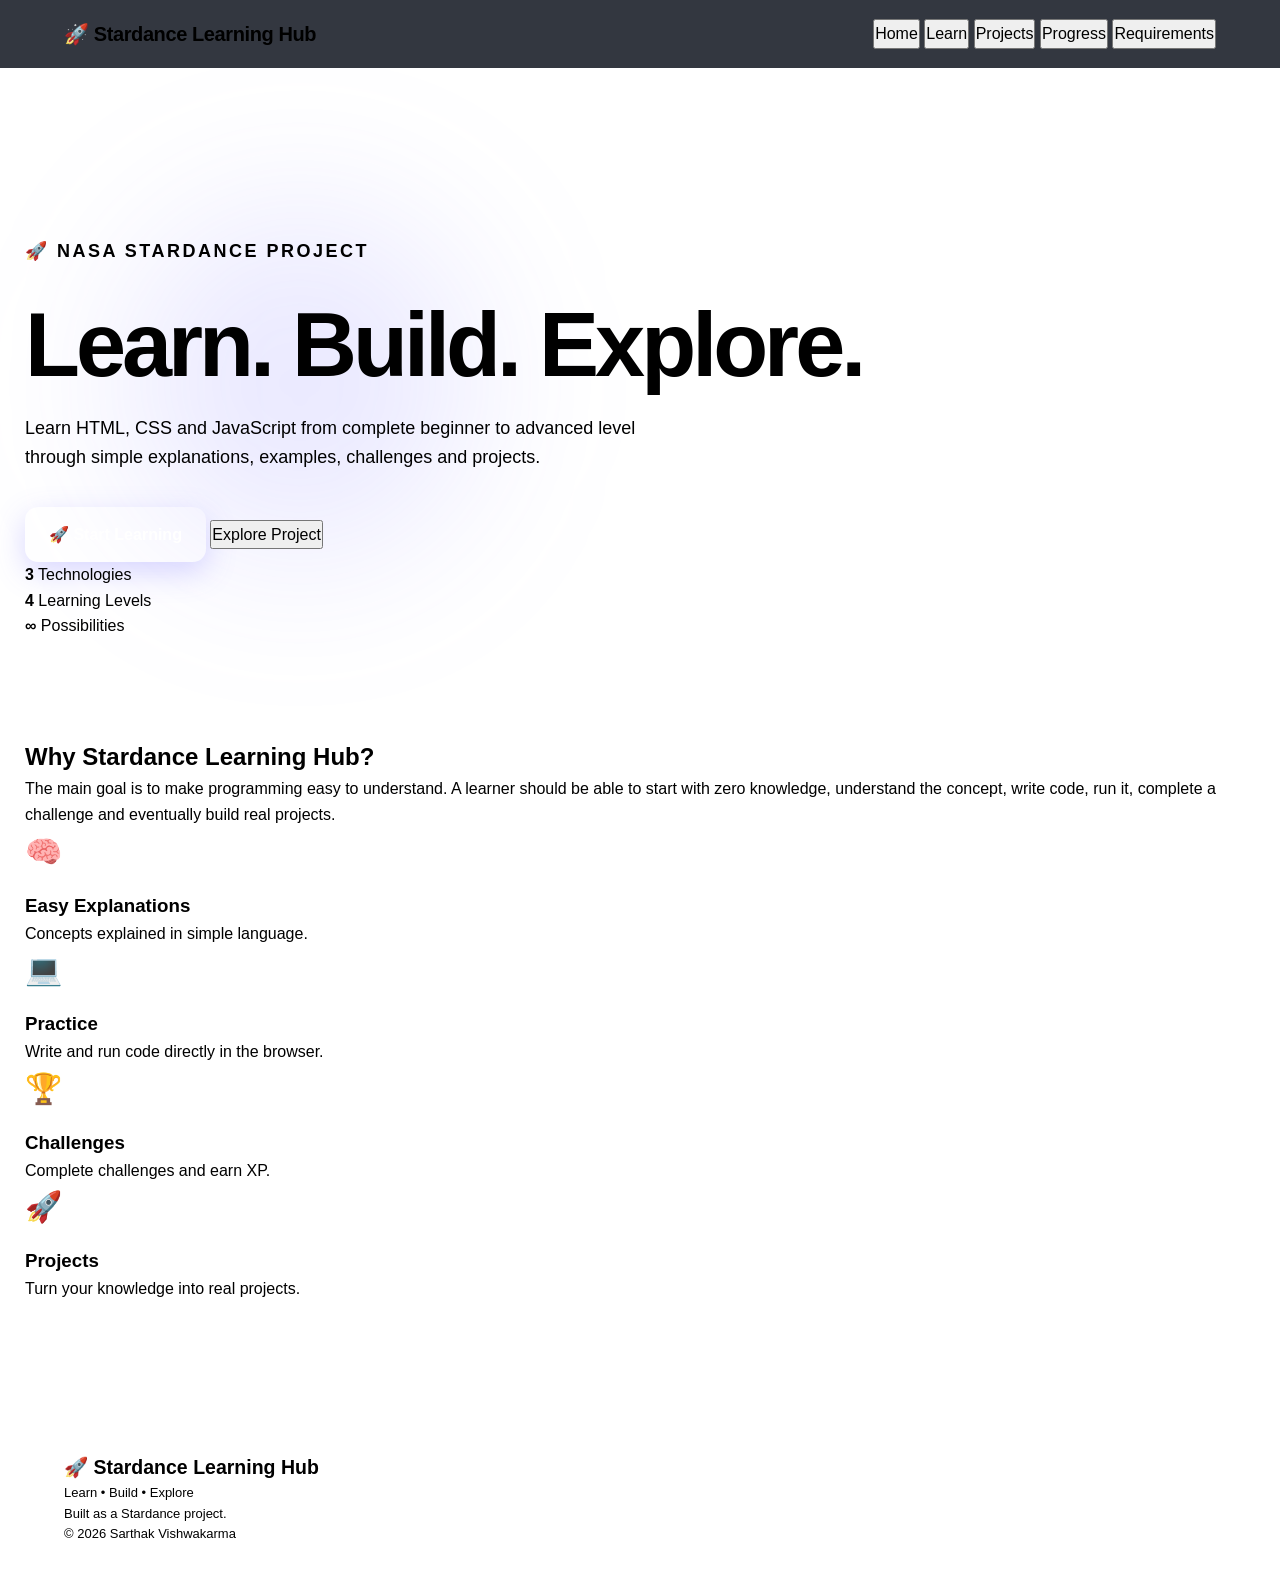
==== commit 765dd396: "Update print statement from 'Hello' to 'Goodbye'" ====
--- a/index.html
+++ b/index.html
@@ -1,31 +1,36 @@
-```html
 <!DOCTYPE html>
 <html lang="en">
 
 <head>
 
-    <!-- =================================================
-         0.1 — DOCUMENT SETUP
-    ================================================== -->
-
     <meta charset="UTF-8">
 
-    <meta name="viewport"
-          content="width=device-width, initial-scale=1.0">
-
-    <meta name="description"
-          content="Stardance Learning Hub — Learn HTML, CSS and JavaScript from absolute beginner to professional level.">
-
-    <meta name="author"
-          content="Stardance Learning Hub">
+    <meta
+        name="viewport"
+        content="width=device-width, initial-scale=1.0"
+    >
+
+    <meta
+        name="description"
+        content="Stardance Learning Hub - Learn HTML, CSS and JavaScript from Basic to Expert."
+    >
+
+    <meta
+        name="author"
+        content="Sarthak Vishwakarma"
+    >
+
+    <meta
+        name="theme-color"
+        content="#080b18"
+    >
 
     <title>Stardance Learning Hub</title>
 
-
-    <!-- =================================================
-         0.2 — CONNECT CSS
-    ================================================== -->
-
+    <!--
+        CSS FILE
+        Do not change this name.
+    -->
     <link rel="stylesheet" href="style.css">
 
 </head>
@@ -34,918 +39,1358 @@
 <body>
 
 
-    <!-- =================================================
-         0.3 — NAVIGATION BAR
-    ================================================== -->
-
-    <header class="navbar">
+<!-- =====================================================
+     HEADER / NAVIGATION
+===================================================== -->
+
+<header id="header">
+
+    <nav class="navbar">
 
         <div class="logo">
-            🚀 Stardance Learning
-        </div>
-
-
-        <nav class="nav-buttons">
+            🚀 Stardance Learning Hub
+        </div>
+
+        <div class="nav-links">
 
             <button
                 type="button"
-                onclick="showPage('home')">
+                data-page="home"
+            >
                 Home
             </button>
 
             <button
                 type="button"
-                onclick="showPage('courses')">
-                Courses
+                data-page="courses"
+            >
+                Learn
             </button>
 
             <button
                 type="button"
-                onclick="showPage('progress')">
+                data-page="projects"
+            >
+                Projects
+            </button>
+
+            <button
+                type="button"
+                data-page="progress"
+            >
                 Progress
             </button>
 
-        </nav>
-
-    </header>
-
-
-
-    <!-- =================================================
-         MAIN APPLICATION
-    ================================================== -->
-
-    <main>
+            <button
+                type="button"
+                data-page="requirements"
+            >
+                Requirements
+            </button>
+
+        </div>
+
+    </nav>
+
+</header>
+
+
+
+<!-- =====================================================
+     MAIN APPLICATION
+===================================================== -->
+
+<main id="app">
+
+
+<!-- =====================================================
+     HOME PAGE
+===================================================== -->
+
+<section
+    id="home"
+    class="page home-page"
+>
+
+    <div class="hero">
+
+        <p class="eyebrow">
+            🚀 NASA STARDANCE PROJECT
+        </p>
+
+        <h1>
+            Learn.
+            <span>Build.</span>
+            Explore.
+        </h1>
+
+        <p class="hero-description">
+
+            Learn HTML, CSS and JavaScript from
+            complete beginner to advanced level
+            through simple explanations, examples,
+            challenges and projects.
+
+        </p>
+
+
+        <div class="hero-buttons">
+
+            <button
+                type="button"
+                id="start-learning"
+                class="primary-button"
+            >
+                🚀 Start Learning
+            </button>
+
+
+            <button
+                type="button"
+                id="explore-project"
+                class="secondary-button"
+            >
+                Explore Project
+            </button>
+
+        </div>
+
+
+        <div class="hero-stats">
+
+            <div class="stat-card">
+
+                <strong>3</strong>
+
+                <span>
+                    Technologies
+                </span>
+
+            </div>
+
+
+            <div class="stat-card">
+
+                <strong>4</strong>
+
+                <span>
+                    Learning Levels
+                </span>
+
+            </div>
+
+
+            <div class="stat-card">
+
+                <strong>∞</strong>
+
+                <span>
+                    Possibilities
+                </span>
+
+            </div>
+
+        </div>
+
+    </div>
+
+
+    <!-- HOME INTRODUCTION -->
+
+    <div class="home-introduction">
+
+        <h2>
+            Why Stardance Learning Hub?
+        </h2>
+
+        <p>
+
+            The main goal is to make programming
+            easy to understand. A learner should be
+            able to start with zero knowledge,
+            understand the concept, write code,
+            run it, complete a challenge and
+            eventually build real projects.
+
+        </p>
+
+
+        <div class="feature-grid">
+
+            <article class="feature-card">
+
+                <div class="feature-icon">
+                    🧠
+                </div>
+
+                <h3>
+                    Easy Explanations
+                </h3>
+
+                <p>
+                    Concepts explained in simple
+                    language.
+                </p>
+
+            </article>
+
+
+            <article class="feature-card">
+
+                <div class="feature-icon">
+                    💻
+                </div>
+
+                <h3>
+                    Practice
+                </h3>
+
+                <p>
+                    Write and run code directly
+                    in the browser.
+                </p>
+
+            </article>
+
+
+            <article class="feature-card">
+
+                <div class="feature-icon">
+                    🏆
+                </div>
+
+                <h3>
+                    Challenges
+                </h3>
+
+                <p>
+                    Complete challenges and earn XP.
+                </p>
+
+            </article>
+
+
+            <article class="feature-card">
+
+                <div class="feature-icon">
+                    🚀
+                </div>
+
+                <h3>
+                    Projects
+                </h3>
+
+                <p>
+                    Turn your knowledge into real
+                    projects.
+                </p>
+
+            </article>
+
+        </div>
+
+    </div>
+
+</section>
+
+
+
+<!-- =====================================================
+     COURSES PAGE
+===================================================== -->
+
+<section
+    id="courses"
+    class="page courses-page hidden"
+>
+
+    <div class="page-header">
+
+        <p class="eyebrow">
+            LEARNING HUB
+        </p>
+
+        <h1>
+            What do you want to learn?
+        </h1>
+
+        <p>
+            Choose a technology and begin your journey.
+        </p>
+
+    </div>
+
+
+    <div class="course-grid">
+
+
+        <!-- HTML -->
+
+        <article
+            class="course-card"
+            data-course="HTML"
+        >
+
+            <div class="course-icon html-icon">
+                HTML
+            </div>
+
+            <h2>
+                HTML
+            </h2>
+
+            <p>
+
+                Learn webpage structure,
+                elements, semantic HTML,
+                forms, accessibility and
+                professional page architecture.
+
+            </p>
+
+            <div class="course-info">
+
+                <span>
+                    4 Levels
+                </span>
+
+                <span>
+                    Beginner → Expert
+                </span>
+
+            </div>
+
+            <button
+                type="button"
+                class="course-button"
+                data-course="HTML"
+            >
+                Learn HTML →
+            </button>
+
+        </article>
+
+
+
+        <!-- CSS -->
+
+        <article
+            class="course-card"
+            data-course="CSS"
+        >
+
+            <div class="course-icon css-icon">
+                CSS
+            </div>
+
+            <h2>
+                CSS
+            </h2>
+
+            <p>
+
+                Learn colors, fonts, spacing,
+                Flexbox, Grid, responsive design,
+                transitions, animations and
+                advanced styling.
+
+            </p>
+
+            <div class="course-info">
+
+                <span>
+                    4 Levels
+                </span>
+
+                <span>
+                    Beginner → Expert
+                </span>
+
+            </div>
+
+            <button
+                type="button"
+                class="course-button"
+                data-course="CSS"
+            >
+                Learn CSS →
+            </button>
+
+        </article>
+
+
+
+        <!-- JAVASCRIPT -->
+
+        <article
+            class="course-card"
+            data-course="JavaScript"
+        >
+
+            <div class="course-icon js-icon">
+                JS
+            </div>
+
+            <h2>
+                JavaScript
+            </h2>
+
+            <p>
+
+                Learn programming logic,
+                variables, functions, DOM,
+                events, storage, APIs and
+                application architecture.
+
+            </p>
+
+            <div class="course-info">
+
+                <span>
+                    4 Levels
+                </span>
+
+                <span>
+                    Beginner → Expert
+                </span>
+
+            </div>
+
+            <button
+                type="button"
+                class="course-button"
+                data-course="JavaScript"
+            >
+                Learn JavaScript →
+            </button>
+
+        </article>
+
+    </div>
+
+</section>
+
+
+
+<!-- =====================================================
+     COURSE LEVEL PAGE
+===================================================== -->
+
+<section
+    id="course"
+    class="page course-page hidden"
+>
+
+    <div class="page-header">
+
+        <button
+            type="button"
+            id="back-to-courses"
+            class="back-button"
+        >
+            ← Back to Courses
+        </button>
+
+
+        <p class="eyebrow">
+            CURRENT COURSE
+        </p>
+
+
+        <h1 id="course-name">
+            HTML
+        </h1>
+
+
+        <p id="course-description">
+            Choose your learning level.
+        </p>
+
+    </div>
+
+
+
+    <!-- LEVELS -->
+
+    <div class="level-grid">
+
+
+        <!-- BASIC -->
+
+        <button
+            type="button"
+            class="level-card"
+            data-level="Basic"
+        >
+
+            <span class="level-number">
+                01
+            </span>
+
+            <span class="level-icon">
+                🌱
+            </span>
+
+            <strong>
+                Basic
+            </strong>
+
+            <span>
+                Start from zero.
+            </span>
+
+        </button>
+
+
+
+        <!-- INTERMEDIATE -->
+
+        <button
+            type="button"
+            class="level-card"
+            data-level="Intermediate"
+        >
+
+            <span class="level-number">
+                02
+            </span>
+
+            <span class="level-icon">
+                ⚡
+            </span>
+
+            <strong>
+                Intermediate
+            </strong>
+
+            <span>
+                Build stronger skills.
+            </span>
+
+        </button>
+
+
+
+        <!-- ADVANCED -->
+
+        <button
+            type="button"
+            class="level-card"
+            data-level="Advanced"
+        >
+
+            <span class="level-number">
+                03
+            </span>
+
+            <span class="level-icon">
+                🔥
+            </span>
+
+            <strong>
+                Advanced
+            </strong>
+
+            <span>
+                Learn real-world techniques.
+            </span>
+
+        </button>
+
+
+
+        <!-- EXPERT -->
+
+        <button
+            type="button"
+            class="level-card"
+            data-level="Expert"
+        >
+
+            <span class="level-number">
+                04
+            </span>
+
+            <span class="level-icon">
+                🏆
+            </span>
+
+            <strong>
+                Expert
+            </strong>
+
+            <span>
+                Explore professional concepts.
+            </span>
+
+        </button>
+
+    </div>
+
+</section>
+
+
+
+<!-- =====================================================
+     LESSON PAGE
+===================================================== -->
+
+<section
+    id="lesson"
+    class="page lesson-page hidden"
+>
+
+    <div class="lesson-layout">
 
 
         <!-- =================================================
-             0.4 — HOME PAGE
+             LESSON SIDEBAR
         ================================================== -->
 
-        <section id="home" class="page">
-
-
-            <div class="hero">
-
-
-                <div class="eyebrow">
-                    STARDANCE LEARNING HUB
+        <aside class="lesson-sidebar">
+
+            <button
+                type="button"
+                id="back-to-course"
+                class="back-button"
+            >
+                ← Back
+            </button>
+
+
+            <div class="lesson-sidebar-title">
+
+                <span id="lesson-course">
+                    HTML
+                </span>
+
+                <strong id="lesson-level">
+                    Basic
+                </strong>
+
+            </div>
+
+
+            <div
+                id="lesson-list"
+                class="lesson-list"
+            >
+
+                <!-- JavaScript will generate lessons here -->
+
+            </div>
+
+        </aside>
+
+
+
+        <!-- =================================================
+             MAIN LESSON
+        ================================================== -->
+
+        <article class="lesson-main">
+
+
+            <div class="lesson-header">
+
+                <p class="eyebrow">
+                    LESSON
+                </p>
+
+
+                <h1 id="lesson-title">
+                    Welcome
+                </h1>
+
+            </div>
+
+
+
+            <!-- EXPLANATION -->
+
+            <div
+                id="lesson-body"
+                class="lesson-body"
+            >
+
+                <p>
+                    Select a lesson to begin learning.
+                </p>
+
+            </div>
+
+
+
+            <!-- =================================================
+                 CODE EDITOR
+            ================================================== -->
+
+            <div class="editor-box">
+
+                <div class="editor-header">
+
+                    <span>
+                        💻 Code Editor
+                    </span>
+
+
+                    <button
+                        type="button"
+                        id="run-code"
+                    >
+                        ▶ Run Code
+                    </button>
+
                 </div>
 
 
-                <h1>
-                    Learn Coding
-                    <br>
-                    Without Confusion.
-                </h1>
-
-
-                <p>
-                    Learn HTML, CSS and JavaScript
-                    from absolute beginner to advanced
-                    level through simple explanations,
-                    examples, experiments and projects.
+                <textarea
+                    id="code-editor"
+                    spellcheck="false"
+                    autocomplete="off"
+                    autocorrect="off"
+                    autocapitalize="off"
+                    aria-label="Code editor"
+                    placeholder="Write your code here..."
+                ></textarea>
+
+            </div>
+
+
+
+            <!-- =================================================
+                 LIVE PREVIEW
+            ================================================== -->
+
+            <div class="preview-box">
+
+                <div class="preview-header">
+
+                    <span>
+                        🌐 Live Preview
+                    </span>
+
+                </div>
+
+
+                <iframe
+                    id="preview"
+                    title="Live code preview"
+                    sandbox="allow-scripts"
+                ></iframe>
+
+            </div>
+
+
+
+            <!-- =================================================
+                 CHALLENGE
+            ================================================== -->
+
+            <div class="challenge-box">
+
+                <p class="eyebrow">
+                    YOUR CHALLENGE
+                </p>
+
+
+                <h2>
+                    🎯 Mission
+                </h2>
+
+
+                <p id="challenge-text">
+                    Complete the challenge for this lesson.
                 </p>
 
 
                 <button
                     type="button"
+                    id="complete-challenge"
                     class="primary-button"
-                    onclick="showPage('courses')">
-
-                    Start Learning →
-
+                >
+                    ✓ Complete Challenge
                 </button>
 
-
             </div>
 
 
 
             <!-- =================================================
-                 0.5 — FEATURES
+                 LESSON NAVIGATION
             ================================================== -->
 
-            <div class="features">
-
-
-                <article class="feature">
-
-                    <div class="feature-icon">
-                        🧠
-                    </div>
-
-                    <h3>
-                        Very Easy
-                    </h3>
-
-                    <p>
-                        Concepts are explained step by step
-                        using simple language.
-                    </p>
-
-                </article>
-
-
-
-                <article class="feature">
-
-                    <div class="feature-icon">
-                        💻
-                    </div>
-
-                    <h3>
-                        Learn by Doing
-                    </h3>
-
-                    <p>
-                        Write code, run it and immediately
-                        see what happens.
-                    </p>
-
-                </article>
-
-
-
-                <article class="feature">
-
-                    <div class="feature-icon">
-                        🚀
-                    </div>
-
-                    <h3>
-                        Beginner → Expert
-                    </h3>
-
-                    <p>
-                        Progress through four different
-                        learning levels.
-                    </p>
-
-                </article>
-
-
-            </div>
-
-        </section>
-
-
-
-        <!-- =================================================
-             0.6 — COURSE SELECTION
-        ================================================== -->
-
-        <section id="courses" class="page hidden">
-
-
-            <div class="section-heading">
-
-
-                <div class="eyebrow">
-                    STEP 01
-                </div>
-
-
-                <h2>
-                    What do you want to learn?
-                </h2>
-
-
-                <p>
-                    Choose a technology to begin your
-                    learning journey.
-                </p>
-
-
-            </div>
-
-
-
-            <div class="course-grid">
-
-
-                <!-- =========================
-                     HTML COURSE
-                ========================== -->
-
-                <article
-                    class="course-card"
-                    onclick="openCourse('HTML')">
-
-
-                    <div class="course-icon">
-                        &lt;/&gt;
-                    </div>
-
-
-                    <h3>
-                        HTML
-                    </h3>
-
-
-                    <p>
-                        Learn the structure of webpages,
-                        from basic tags to professional
-                        HTML architecture.
-                    </p>
-
-
-                    <span class="course-level">
-                        Basic → Expert
-                    </span>
-
-
-                </article>
-
-
-
-                <!-- =========================
-                     CSS COURSE
-                ========================== -->
-
-                <article
-                    class="course-card"
-                    onclick="openCourse('CSS')">
-
-
-                    <div class="course-icon">
-                        🎨
-                    </div>
-
-
-                    <h3>
-                        CSS
-                    </h3>
-
-
-                    <p>
-                        Learn styling, layouts, responsive
-                        design, animations and advanced
-                        visual techniques.
-                    </p>
-
-
-                    <span class="course-level">
-                        Basic → Expert
-                    </span>
-
-
-                </article>
-
-
-
-                <!-- =========================
-                     JAVASCRIPT COURSE
-                ========================== -->
-
-                <article
-                    class="course-card"
-                    onclick="openCourse('JavaScript')">
-
-
-                    <div class="course-icon">
-                        ⚡
-                    </div>
-
-
-                    <h3>
-                        JavaScript
-                    </h3>
-
-
-                    <p>
-                        Learn programming, interactivity,
-                        APIs, asynchronous code and
-                        advanced web applications.
-                    </p>
-
-
-                    <span class="course-level">
-                        Basic → Expert
-                    </span>
-
-
-                </article>
-
-
-            </div>
-
-        </section>
-
-
-
-        <!-- =================================================
-             0.7 — COURSE INFORMATION + LEVEL SELECTION
-        ================================================== -->
-
-        <section id="course" class="page hidden">
-
-
-            <button
-                type="button"
-                class="back-button"
-                onclick="showPage('courses')">
-
-                ← Back to courses
-
-            </button>
-
-
-
-            <div class="course-header">
-
-
-                <div class="eyebrow">
-                    STEP 02 — CHOOSE YOUR LEVEL
-                </div>
-
-
-                <h2 id="course-name">
-                    HTML
-                </h2>
-
-
-                <p id="course-description">
-                    Learn HTML from absolute beginner
-                    to professional level.
-                </p>
-
-
-            </div>
-
-
-
-            <!-- =================================================
-                 FOUR DIFFERENT LEVELS
-            ================================================== -->
-
-            <div class="level-grid">
-
-
-                <!-- =========================
-                     BASIC
-                ========================== -->
+            <div class="lesson-navigation">
 
                 <button
                     type="button"
-                    class="level-button"
-                    onclick="openLevel('Basic')">
-
-
-                    <strong class="level-number">
-                        01
-                    </strong>
-
-
-                    <span>
-
-                        <b>
-                            🟢 Basic
-                        </b>
-
-                        <small>
-                            Start from absolute zero.
-                        </small>
-
-                        <em>
-                            No previous knowledge required.
-                        </em>
-
-                    </span>
-
-
+                    id="previous-lesson"
+                    class="secondary-button"
+                >
+                    ← Previous
                 </button>
 
-
-
-                <!-- =========================
-                     INTERMEDIATE
-                ========================== -->
 
                 <button
                     type="button"
-                    class="level-button"
-                    onclick="openLevel('Intermediate')">
-
-
-                    <strong class="level-number">
-                        02
-                    </strong>
-
-
-                    <span>
-
-                        <b>
-                            🟡 Intermediate
-                        </b>
-
-                        <small>
-                            Build real webpages and components.
-                        </small>
-
-                        <em>
-                            Requires Basic knowledge.
-                        </em>
-
-                    </span>
-
-
+                    id="next-lesson"
+                    class="primary-button"
+                >
+                    Next →
                 </button>
 
-
-
-                <!-- =========================
-                     ADVANCED
-                ========================== -->
-
-                <button
-                    type="button"
-                    class="level-button"
-                    onclick="openLevel('Advanced')">
-
-
-                    <strong class="level-number">
-                        03
-                    </strong>
-
-
-                    <span>
-
-                        <b>
-                            🔴 Advanced
-                        </b>
-
-                        <small>
-                            Learn powerful professional techniques.
-                        </small>
-
-                        <em>
-                            Requires Intermediate knowledge.
-                        </em>
-
-                    </span>
-
-
-                </button>
-
-
-
-                <!-- =========================
-                     EXPERT
-                ========================== -->
-
-                <button
-                    type="button"
-                    class="level-button"
-                    onclick="openLevel('Expert')">
-
-
-                    <strong class="level-number">
-                        04
-                    </strong>
-
-
-                    <span>
-
-                        <b>
-                            🟣 Expert
-                        </b>
-
-                        <small>
-                            Think, design and build professionally.
-                        </small>
-
-                        <em>
-                            Final learning level.
-                        </em>
-
-                    </span>
-
-
-                </button>
-
-
-            </div>
-
-
-        </section>
-
-
-
-        <!-- =================================================
-             0.8 — LESSON PAGE
-        ================================================== -->
-
-        <section id="lesson" class="page hidden">
-
-
-            <button
-                type="button"
-                class="back-button"
-                onclick="showPage('course')">
-
-                ← Back to levels
-
-            </button>
-
-
-
-            <div class="lesson-layout">
-
-
-                <!-- =================================================
-                     LESSON SIDEBAR
-                ================================================== -->
-
-                <aside class="lesson-sidebar">
-
-
-                    <div class="lesson-sidebar-header">
-
-
-                        <h3 id="lesson-course">
-                            HTML
-                        </h3>
-
-
-                        <p id="lesson-level">
-                            Basic
-                        </p>
-
-
-                    </div>
-
-
-                    <div id="lesson-list">
-
-                        <!-- JavaScript will create
-                             the correct lessons here. -->
-
-                    </div>
-
-
-                </aside>
-
-
-
-                <!-- =================================================
-                     LESSON CONTENT
-                ================================================== -->
-
-                <article class="lesson-content">
-
-
-                    <div class="eyebrow">
-                        LESSON
-                    </div>
-
-
-                    <h2 id="lesson-title">
-                        Welcome
-                    </h2>
-
-
-                    <!-- Lesson explanation -->
-
-                    <div id="lesson-body">
-
-                        <!-- JavaScript inserts
-                             lesson content here. -->
-
-                    </div>
-
-
-
-                    <!-- =================================================
-                         CODE EDITOR
-                    ================================================== -->
-
-                    <div class="editor">
-
-
-                        <div class="editor-top">
-
-
-                            <span>
-                                💻 Try the code
-                            </span>
-
-
-                            <button
-                                type="button"
-                                class="run-button"
-                                onclick="runCode()">
-
-                                ▶ Run
-
-                            </button>
-
-
-                        </div>
-
-
-                        <textarea
-                            id="code-editor"
-                            spellcheck="false"
-                            aria-label="Code editor"></textarea>
-
-
-                    </div>
-
-
-
-                    <!-- =================================================
-                         LIVE PREVIEW
-                    ================================================== -->
-
-                    <div class="preview-heading">
-
-                        Live Preview
-
-                    </div>
-
-
-                    <iframe
-                        id="preview"
-                        title="Live code preview">
-
-                    </iframe>
-
-
-
-                    <!-- =================================================
-                         CHALLENGE
-                    ================================================== -->
-
-                    <div class="challenge">
-
-
-                        <h3>
-                            🧪 Challenge
-                        </h3>
-
-
-                        <p id="challenge-text">
-                            Complete the challenge.
-                        </p>
-
-
-                        <button
-                            type="button"
-                            class="challenge-button"
-                            onclick="completeChallenge()">
-
-                            ✓ Complete Challenge
-
-                        </button>
-
-
-                    </div>
-
-
-
-                    <!-- =================================================
-                         LESSON NAVIGATION
-                    ================================================== -->
-
-                    <div class="lesson-navigation">
-
-
-                        <button
-                            type="button"
-                            onclick="previousLesson()">
-
-                            ← Previous
-
-                        </button>
-
-
-                        <button
-                            type="button"
-                            onclick="nextLesson()">
-
-                            Next →
-
-                        </button>
-
-
-                    </div>
-
-
-                </article>
-
-
-            </div>
-
-
-        </section>
-
-
-
-        <!-- =================================================
-             0.9 — PROGRESS PAGE
-        ================================================== -->
-
-        <section id="progress" class="page hidden">
-
-
-            <div class="section-heading">
-
-
-                <div class="eyebrow">
-                    YOUR JOURNEY
+            </div>
+
+        </article>
+
+    </div>
+
+</section>
+
+
+
+<!-- =====================================================
+     PROJECTS PAGE
+===================================================== -->
+
+<section
+    id="projects"
+    class="page projects-page hidden"
+>
+
+    <div class="page-header">
+
+        <p class="eyebrow">
+            BUILD
+        </p>
+
+        <h1>
+            Projects
+        </h1>
+
+        <p>
+            Use what you learn to create something real.
+        </p>
+
+    </div>
+
+
+    <div class="project-grid">
+
+
+        <article class="project-card">
+
+            <div class="project-icon">
+                🌐
+            </div>
+
+            <h2>
+                Personal Website
+            </h2>
+
+            <p>
+                Build your own personal website using
+                HTML and CSS.
+            </p>
+
+            <span>
+                HTML + CSS
+            </span>
+
+        </article>
+
+
+
+        <article class="project-card">
+
+            <div class="project-icon">
+                🎮
+            </div>
+
+            <h2>
+                Mini Browser Game
+            </h2>
+
+            <p>
+                Use JavaScript to create an interactive
+                browser game.
+            </p>
+
+            <span>
+                HTML + CSS + JavaScript
+            </span>
+
+        </article>
+
+
+
+        <article class="project-card">
+
+            <div class="project-icon">
+                🚀
+            </div>
+
+            <h2>
+                Space Dashboard
+            </h2>
+
+            <p>
+                Create an interactive space-themed
+                dashboard.
+            </p>
+
+            <span>
+                Advanced
+            </span>
+
+        </article>
+
+    </div>
+
+</section>
+
+
+
+<!-- =====================================================
+     PROGRESS PAGE
+===================================================== -->
+
+<section
+    id="progress"
+    class="page progress-page hidden"
+>
+
+    <div class="page-header">
+
+        <p class="eyebrow">
+            YOUR JOURNEY
+        </p>
+
+        <h1>
+            Progress
+        </h1>
+
+        <p>
+            Track your learning journey.
+        </p>
+
+    </div>
+
+
+    <!-- XP -->
+
+    <div class="progress-dashboard">
+
+
+        <div class="progress-card">
+
+            <span>
+                XP
+            </span>
+
+            <strong id="xp-display">
+                0 XP
+            </strong>
+
+        </div>
+
+
+        <div class="progress-card">
+
+            <span>
+                CHALLENGES
+            </span>
+
+            <strong id="challenge-count">
+                0
+            </strong>
+
+        </div>
+
+
+        <div class="progress-card">
+
+            <span>
+                LESSONS
+            </span>
+
+            <strong id="lesson-count">
+                0
+            </strong>
+
+        </div>
+
+    </div>
+
+
+
+    <!-- XP BAR -->
+
+    <div class="xp-section">
+
+        <div class="xp-bar-container">
+
+            <div
+                id="xp-bar"
+                class="xp-bar"
+            ></div>
+
+        </div>
+
+
+        <p id="progress-text">
+            Start learning to begin your journey.
+        </p>
+
+    </div>
+
+
+
+    <!-- BADGES -->
+
+    <div class="badges-section">
+
+        <h2>
+            Achievements
+        </h2>
+
+
+        <div class="badges-grid">
+
+
+            <article
+                id="badge-first"
+                class="badge locked"
+            >
+
+                <div class="badge-icon">
+                    🌟
                 </div>
 
-
-                <h2>
-                    Your Progress
-                </h2>
-
+                <h3>
+                    First Challenge
+                </h3>
 
                 <p>
-                    Complete lessons and challenges
-                    to earn XP and unlock badges.
+                    Complete your first challenge.
                 </p>
 
-
-            </div>
-
-
-
-            <!-- =========================
-                 XP
-            ========================== -->
-
-            <div class="progress-card">
-
-
-                <div
-                    class="xp-number"
-                    id="xp-display">
-
-                    0 XP
-
+            </article>
+
+
+
+            <article
+                id="badge-five"
+                class="badge locked"
+            >
+
+                <div class="badge-icon">
+                    🔥
                 </div>
 
-
-                <div class="progress-bar">
-
-
-                    <div id="xp-bar"></div>
-
-
+                <h3>
+                    5 Challenges
+                </h3>
+
+                <p>
+                    Complete five challenges.
+                </p>
+
+            </article>
+
+
+
+            <article
+                id="badge-master"
+                class="badge locked"
+            >
+
+                <div class="badge-icon">
+                    🏆
                 </div>
 
-
-                <p
-                    class="progress-description"
-                    id="progress-text">
-
-                    Start learning to earn XP.
-
+                <h3>
+                    100 XP Master
+                </h3>
+
+                <p>
+                    Earn 100 XP.
                 </p>
 
-
-            </div>
-
-
-
-            <!-- =========================
-                 BADGES
-            ========================== -->
-
-            <div class="badges">
-
-
-                <div
-                    class="badge"
-                    id="badge-first">
-
-
-                    <div class="badge-icon">
-                        🌟
-                    </div>
-
-
-                    <span class="badge-name">
-                        First Challenge
-                    </span>
-
-
-                </div>
-
-
-
-                <div
-                    class="badge"
-                    id="badge-five">
-
-
-                    <div class="badge-icon">
-                        🔥
-                    </div>
-
-
-                    <span class="badge-name">
-                        5 Challenges
-                    </span>
-
-
-                </div>
-
-
-
-                <div
-                    class="badge"
-                    id="badge-master">
-
-
-                    <div class="badge-icon">
-                        🏆
-                    </div>
-
-
-                    <span class="badge-name">
-                        100 XP Master
-                    </span>
-
-
-                </div>
-
-
-            </div>
-
-
-        </section>
-
-
-
-        <!-- =================================================
-             1.0 — FUTURE PLATFORM AREA
-        ================================================== -->
-
-        <section id="future" class="page hidden">
-
-
-            <div class="section-heading">
-
-
-                <div class="eyebrow">
-                    STARDANCE
-                </div>
-
-
-                <h2>
-                    Keep Exploring.
-                </h2>
-
-
-                <p>
-                    Future versions can add projects,
-                    quizzes, certificates, search,
-                    achievements and more learning paths.
-                </p>
-
-
-            </div>
-
-
-        </section>
-
-
-    </main>
-
-
-
-    <!-- =================================================
-         FOOTER
-    ================================================== -->
-
-    <footer>
-
-
-        <span>
+            </article>
+
+
+        </div>
+
+    </div>
+
+</section>
+
+
+
+<!-- =====================================================
+     REQUIREMENTS PAGE
+===================================================== -->
+
+<section
+    id="requirements"
+    class="page requirements-page hidden"
+>
+
+    <div class="page-header">
+
+        <p class="eyebrow">
+            STARDANCE
+        </p>
+
+        <h1>
+            Project Requirements
+        </h1>
+
+        <p>
+            Core requirements and project goals.
+        </p>
+
+    </div>
+
+
+    <div class="requirements-grid">
+
+
+        <!-- 1 -->
+
+        <article class="requirement-card">
+
+            <div class="requirement-number">
+                1
+            </div>
+
+            <h2>
+                HTML + CSS
+            </h2>
+
+            <p>
+                The website uses HTML and custom CSS.
+                JavaScript adds interactivity.
+            </p>
+
+            <span>
+                ✓ INCLUDED
+            </span>
+
+        </article>
+
+
+
+        <!-- 2 -->
+
+        <article class="requirement-card">
+
+            <div class="requirement-number">
+                2
+            </div>
+
+            <h2>
+                Public Repository
+            </h2>
+
+            <p>
+                The project source code is maintained
+                in a public GitHub repository.
+            </p>
+
+            <span>
+                ✓ INCLUDED
+            </span>
+
+        </article>
+
+
+
+        <!-- 3 -->
+
+        <article class="requirement-card">
+
+            <div class="requirement-number">
+                3
+            </div>
+
+            <h2>
+                Fully Deployed
+            </h2>
+
+            <p>
+                The project is designed to run as a
+                real deployed website.
+            </p>
+
+            <span>
+                ✓ INCLUDED
+            </span>
+
+        </article>
+
+
+
+        <!-- 4 -->
+
+        <article class="requirement-card">
+
+            <div class="requirement-number">
+                4
+            </div>
+
+            <h2>
+                Personal Website
+            </h2>
+
+            <p>
+                The website contains Home, Learning,
+                Projects, Progress and other sections.
+            </p>
+
+            <span>
+                ✓ INCLUDED
+            </span>
+
+        </article>
+
+
+
+        <!-- 5 -->
+
+        <article class="requirement-card">
+
+            <div class="requirement-number">
+                5
+            </div>
+
+            <h2>
+                Custom CSS
+            </h2>
+
+            <p>
+                The design will use our own custom CSS
+                rather than depending on a website template.
+            </p>
+
+            <span>
+                ✓ INCLUDED
+            </span>
+
+        </article>
+
+    </div>
+
+
+
+    <!-- REQUIREMENT CHECKLIST -->
+
+    <div class="checklist">
+
+        <h2>
+            Project Checklist
+        </h2>
+
+
+        <div class="checklist-item">
+            <span>✓</span>
+            HTML structure
+        </div>
+
+
+        <div class="checklist-item">
+            <span>✓</span>
+            CSS design
+        </div>
+
+
+        <div class="checklist-item">
+            <span>✓</span>
+            JavaScript functionality
+        </div>
+
+
+        <div class="checklist-item">
+            <span>✓</span>
+            Public GitHub repository
+        </div>
+
+
+        <div class="checklist-item">
+            <span>✓</span>
+            Deployed website
+        </div>
+
+
+        <div class="checklist-item">
+            <span>✓</span>
+            Multiple website sections
+        </div>
+
+
+        <div class="checklist-item">
+            <span>✓</span>
+            Educational purpose
+        </div>
+
+
+        <div class="checklist-item">
+            <span>✓</span>
+            Custom CSS
+        </div>
+
+    </div>
+
+</section>
+
+
+
+</main>
+
+
+
+<!-- =====================================================
+     FOOTER
+===================================================== -->
+
+<footer id="footer">
+
+    <div class="footer-content">
+
+        <h2>
             🚀 Stardance Learning Hub
-        </span>
-
-
-        <span>
+        </h2>
+
+        <p>
             Learn • Build • Explore
-        </span>
-
-
-    </footer>
-
-
-
-    <!-- =================================================
-         1.0 — JAVASCRIPT CONNECTION
-    ================================================== -->
-
-    <script src="script.js"></script>
+        </p>
+
+        <p>
+            Built as a Stardance project.
+        </p>
+
+        <p>
+            © 2026 Sarthak Vishwakarma
+        </p>
+
+    </div>
+
+</footer>
+
+
+
+<!-- =====================================================
+     JAVASCRIPT
+     
+     IMPORTANT:
+     The JavaScript we write next will use these
+     exact IDs. You will NOT need to modify this HTML.
+===================================================== -->
+
+<script src="script.js"></script>
 
 
 </body>
 
 </html>
-```
--- a/style.css
+++ b/style.css
@@ -1,27 +1,72 @@
 ```css
 /* =========================================================
    STARDANCE LEARNING HUB
-   CSS — VERSION 0.1 → 1.0
-========================================================= */
-
-
-/* =========================================================
-   0.1 — GLOBAL RESET
+   CSS v0.1 → v1.0
+   ========================================================= */
+
+
+/* =========================================================
+   0.1 — GLOBAL VARIABLES
+========================================================= */
+
+:root {
+
+    --bg-main: #070b16;
+    --bg-secondary: #0d1324;
+    --bg-card: #111a2e;
+    --bg-card-hover: #17233c;
+
+    --text-main: #f4f7ff;
+    --text-secondary: #aab5cc;
+    --text-muted: #71809b;
+
+    --primary: #6c63ff;
+    --primary-light: #8d86ff;
+
+    --cyan: #35d9ff;
+    --green: #39e58c;
+    --yellow: #ffd166;
+    --red: #ff667d;
+    --purple: #b57cff;
+
+    --border: rgba(255, 255, 255, 0.09);
+
+    --shadow:
+        0 20px 60px rgba(0, 0, 0, 0.35);
+
+    --radius-small: 10px;
+    --radius-medium: 18px;
+    --radius-large: 28px;
+
+    --max-width: 1250px;
+
+}
+
+
+/* =========================================================
+   0.2 — RESET
 ========================================================= */
 
 * {
+
+    margin: 0;
+
+    padding: 0;
+
     box-sizing: border-box;
-    margin: 0;
-    padding: 0;
+
 }
 
 
 html {
+
     scroll-behavior: smooth;
+
 }
 
 
 body {
+
     min-height: 100vh;
 
     font-family:
@@ -29,74 +74,66 @@
         Helvetica,
         sans-serif;
 
+    color: var(--text-main);
+
     background:
         radial-gradient(
-            circle at top left,
-            #172554 0%,
-            #080d1d 35%,
-            #030712 100%
-        );
-
-    color: #f8fafc;
-
-    overflow-x: hidden;
-}
-
-
-/* =========================================================
-   0.2 — VARIABLES
-========================================================= */
-
-:root {
-
-    --bg-main: #030712;
-
-    --bg-card: rgba(15, 23, 42, 0.78);
-
-    --bg-card-light: rgba(30, 41, 59, 0.7);
-
-    --border: rgba(148, 163, 184, 0.18);
-
-    --text-main: #f8fafc;
-
-    --text-secondary: #94a3b8;
-
-    --accent: #38bdf8;
-
-    --accent-2: #818cf8;
-
-    --success: #22c55e;
-
-    --warning: #f59e0b;
-
-    --danger: #ef4444;
-
-    --radius-small: 10px;
-
-    --radius-medium: 18px;
-
-    --radius-large: 28px;
-
-    --shadow:
-        0 20px 60px rgba(0, 0, 0, 0.35);
-
-}
-
-
-/* =========================================================
-   0.3 — BUTTON RESET
+            circle at 20% 10%,
+            rgba(108, 99, 255, 0.16),
+            transparent 28%
+        ),
+
+        radial-gradient(
+            circle at 85% 25%,
+            rgba(53, 217, 255, 0.10),
+            transparent 25%
+        ),
+
+        var(--bg-main);
+
+    line-height: 1.6;
+
+}
+
+
+/* =========================================================
+   0.3 — GENERAL ELEMENTS
 ========================================================= */
 
 button {
+
     font: inherit;
 
+    cursor: pointer;
+
+}
+
+
+button:focus-visible,
+a:focus-visible,
+textarea:focus-visible {
+
+    outline:
+        2px solid var(--cyan);
+
+    outline-offset: 3px;
+
+}
+
+
+a {
+
     color: inherit;
 
-    border: none;
-
-    cursor: pointer;
-
-    background: none;
+    text-decoration: none;
+
+}
+
+
+.hidden {
+
+    display: none !important;
+
 }
 
 
@@ -112,37 +149,39 @@
 
     z-index: 1000;
 
+    width: 100%;
+
     display: flex;
 
     justify-content: space-between;
 
     align-items: center;
 
-    width: 100%;
-
-    min-height: 72px;
-
-    padding: 0 6%;
-
-    background:
-        rgba(3, 7, 18, 0.82);
+    padding:
+        18px 5%;
+
+    background:
+        rgba(7, 11, 22, 0.82);
+
+    backdrop-filter:
+        blur(18px);
+
+    -webkit-backdrop-filter:
+        blur(18px);
 
     border-bottom:
         1px solid var(--border);
 
-    backdrop-filter:
-        blur(18px);
-
 }
 
 
 .logo {
 
-    font-size: 1.15rem;
+    font-size: 20px;
 
     font-weight: 800;
 
-    letter-spacing: -0.02em;
+    letter-spacing: -0.4px;
 
 }
 
@@ -158,11 +197,17 @@
 
 .nav-buttons button {
 
-    padding: 10px 16px;
-
-    border-radius: 10px;
+    border: 0;
+
+    background: transparent;
 
     color: var(--text-secondary);
+
+    padding:
+        9px 15px;
+
+    border-radius:
+        var(--radius-small);
 
     transition:
         0.25s ease;
@@ -175,33 +220,38 @@
     color: white;
 
     background:
-        rgba(255, 255, 255, 0.08);
-
-}
-
-
-/* =========================================================
-   0.5 — PAGE SYSTEM
-========================================================= */
+        rgba(255, 255, 255, 0.07);
+
+}
+
+
+/* =========================================================
+   0.5 — MAIN
+========================================================= */
+
+main {
+
+    width: 100%;
+
+    max-width:
+        var(--max-width);
+
+    margin:
+        0 auto;
+
+    padding:
+        0 25px;
+
+}
+
 
 .page {
 
-    width: 100%;
-
-    max-width: 1400px;
-
-    min-height: calc(100vh - 140px);
-
-    margin: 0 auto;
-
-    padding: 80px 6%;
-
-}
-
-
-.hidden {
-
-    display: none !important;
+    min-height:
+        calc(100vh - 80px);
+
+    padding:
+        70px 0;
 
 }
 
@@ -212,111 +262,139 @@
 
 .hero {
 
+    position: relative;
+
+    min-height:
+        600px;
+
     display: flex;
 
     flex-direction: column;
 
+    justify-content: center;
+
     align-items: flex-start;
 
-    justify-content: center;
-
-    min-height: 62vh;
-
-    max-width: 850px;
+    max-width:
+        850px;
+
+}
+
+
+.hero::before {
+
+    content: "";
+
+    position: absolute;
+
+    width: 350px;
+
+    height: 350px;
+
+    border-radius: 50%;
+
+    background:
+        rgba(108, 99, 255, 0.14);
+
+    filter:
+        blur(80px);
+
+    z-index: -1;
+
+    top: 70px;
+
+    left: 100px;
 
 }
 
 
 .eyebrow {
 
-    display: inline-block;
-
-    margin-bottom: 18px;
-
-    color: var(--accent);
-
-    font-size: 0.75rem;
-
-    font-weight: 800;
-
-    letter-spacing: 0.16em;
+    color:
+        var(--cyan);
+
+    font-size:
+        12px;
+
+    font-weight:
+        800;
+
+    letter-spacing:
+        2.5px;
+
+    margin-bottom:
+        15px;
 
 }
 
 
 .hero h1 {
 
-    max-width: 850px;
-
-    font-size:
-        clamp(3rem, 8vw, 7rem);
-
-    line-height: 0.95;
-
-    letter-spacing: -0.065em;
+    font-size:
+        clamp(48px, 8vw, 90px);
+
+    line-height:
+        0.98;
+
+    letter-spacing:
+        -4px;
+
+    margin-bottom:
+        25px;
+
+}
+
+
+.hero p {
+
+    max-width:
+        650px;
+
+    color:
+        var(--text-secondary);
+
+    font-size:
+        18px;
+
+    margin-bottom:
+        35px;
+
+}
+
+
+/* =========================================================
+   0.7 — PRIMARY BUTTON
+========================================================= */
+
+.primary-button {
+
+    border: 0;
+
+    color: white;
 
     background:
         linear-gradient(
             135deg,
-            #ffffff,
-            #bae6fd 45%,
-            #818cf8
+            var(--primary),
+            var(--primary-light)
         );
 
-    -webkit-background-clip: text;
-
-    background-clip: text;
-
-    color: transparent;
-
-}
-
-
-.hero p {
-
-    max-width: 700px;
-
-    margin-top: 28px;
-
-    color: var(--text-secondary);
-
-    font-size: 1.15rem;
-
-    line-height: 1.8;
-
-}
-
-
-/* =========================================================
-   0.7 — PRIMARY BUTTON
-========================================================= */
-
-.primary-button {
-
-    margin-top: 32px;
-
-    padding: 15px 24px;
-
-    border-radius: 14px;
-
-    background:
-        linear-gradient(
-            135deg,
-            var(--accent),
-            var(--accent-2)
-        );
-
-    color: white;
-
-    font-weight: 800;
+    padding:
+        15px 24px;
+
+    border-radius:
+        13px;
+
+    font-weight:
+        700;
 
     box-shadow:
-        0 12px 35px
-        rgba(56, 189, 248, 0.2);
+        0 10px 30px
+        rgba(108, 99, 255, 0.25);
 
     transition:
-        transform 0.25s ease,
-        box-shadow 0.25s ease;
+        transform 0.2s ease,
+        box-shadow 0.2s ease;
 
 }
 
@@ -327,8 +405,8 @@
         translateY(-3px);
 
     box-shadow:
-        0 18px 45px
-        rgba(56, 189, 248, 0.3);
+        0 15px 40px
+        rgba(108, 99, 255, 0.4);
 
 }
 
@@ -339,38 +417,37 @@
 
 .features {
 
-    display: grid;
+    display:
+        grid;
 
     grid-template-columns:
         repeat(3, 1fr);
 
-    gap: 20px;
+    gap:
+        18px;
+
+    padding-bottom:
+        80px;
 
 }
 
 
 .feature {
 
-    padding: 28px;
+    padding:
+        28px;
 
     border:
         1px solid var(--border);
 
+    background:
+        rgba(255, 255, 255, 0.025);
+
     border-radius:
         var(--radius-medium);
 
-    background:
-        var(--bg-card);
-
-    backdrop-filter:
-        blur(15px);
-
-    box-shadow:
-        var(--shadow);
-
     transition:
-        transform 0.25s ease,
-        border-color 0.25s ease;
+        0.25s ease;
 
 }
 
@@ -378,28 +455,29 @@
 .feature:hover {
 
     transform:
-        translateY(-6px);
-
-    border-color:
-        rgba(56, 189, 248, 0.35);
+        translateY(-5px);
+
+    background:
+        rgba(255, 255, 255, 0.05);
 
 }
 
 
 .feature-icon {
 
-    margin-bottom: 18px;
-
-    font-size: 2rem;
+    font-size:
+        30px;
+
+    margin-bottom:
+        15px;
 
 }
 
 
 .feature h3 {
 
-    margin-bottom: 10px;
-
-    font-size: 1.2rem;
+    margin-bottom:
+        8px;
 
 }
 
@@ -409,8 +487,6 @@
     color:
         var(--text-secondary);
 
-    line-height: 1.7;
-
 }
 
 
@@ -420,9 +496,8 @@
 
 .section-heading {
 
-    max-width: 750px;
-
-    margin-bottom: 50px;
+    margin-bottom:
+        45px;
 
 }
 
@@ -430,51 +505,59 @@
 .section-heading h2 {
 
     font-size:
-        clamp(2.2rem, 5vw, 4rem);
-
-    line-height: 1;
+        clamp(35px, 5vw, 60px);
 
     letter-spacing:
-        -0.045em;
+        -2px;
+
+    margin-bottom:
+        10px;
 
 }
 
 
 .section-heading p {
 
-    margin-top: 18px;
-
     color:
         var(--text-secondary);
 
-    font-size: 1.05rem;
-
-    line-height: 1.7;
-
-}
-
-
-/* =========================================================
-   0.10 — COURSE GRID
+    max-width:
+        650px;
+
+}
+
+
+/* =========================================================
+   0.10 — COURSE CARDS
 ========================================================= */
 
 .course-grid {
 
-    display: grid;
+    display:
+        grid;
 
     grid-template-columns:
         repeat(3, 1fr);
 
-    gap: 24px;
+    gap:
+        22px;
 
 }
 
 
 .course-card {
 
-    min-height: 300px;
-
-    padding: 32px;
+    position:
+        relative;
+
+    overflow:
+        hidden;
+
+    padding:
+        32px;
+
+    min-height:
+        320px;
 
     border:
         1px solid var(--border);
@@ -485,16 +568,48 @@
     background:
         linear-gradient(
             145deg,
-            rgba(15, 23, 42, 0.9),
-            rgba(15, 23, 42, 0.55)
+            rgba(255, 255, 255, 0.055),
+            rgba(255, 255, 255, 0.015)
         );
 
-    cursor: pointer;
+    cursor:
+        pointer;
 
     transition:
         transform 0.3s ease,
         border-color 0.3s ease,
-        box-shadow 0.3s ease;
+        background 0.3s ease;
+
+}
+
+
+.course-card::before {
+
+    content: "";
+
+    position:
+        absolute;
+
+    width:
+        160px;
+
+    height:
+        160px;
+
+    border-radius:
+        50%;
+
+    background:
+        rgba(108, 99, 255, 0.12);
+
+    filter:
+        blur(45px);
+
+    right:
+        -50px;
+
+    top:
+        -50px;
 
 }
 
@@ -505,77 +620,84 @@
         translateY(-8px);
 
     border-color:
-        rgba(56, 189, 248, 0.4);
-
-    box-shadow:
-        0 25px 70px
-        rgba(0, 0, 0, 0.4);
+        rgba(108, 99, 255, 0.5);
+
+    background:
+        var(--bg-card-hover);
 
 }
 
 
 .course-icon {
 
-    display: flex;
-
-    align-items: center;
-
-    justify-content: center;
-
-    width: 70px;
-
-    height: 70px;
-
-    margin-bottom: 28px;
-
-    border-radius: 18px;
-
-    background:
-        rgba(56, 189, 248, 0.12);
-
-    color:
-        var(--accent);
-
-    font-size: 1.7rem;
-
-    font-weight: 900;
+    width:
+        60px;
+
+    height:
+        60px;
+
+    display:
+        flex;
+
+    align-items:
+        center;
+
+    justify-content:
+        center;
+
+    margin-bottom:
+        25px;
+
+    border-radius:
+        16px;
+
+    background:
+        rgba(108, 99, 255, 0.15);
+
+    color:
+        var(--primary-light);
+
+    font-size:
+        24px;
+
+    font-weight:
+        800;
 
 }
 
 
 .course-card h3 {
 
-    margin-bottom: 12px;
-
-    font-size: 1.8rem;
+    font-size:
+        28px;
+
+    margin-bottom:
+        12px;
 
 }
 
 
 .course-card p {
 
-    min-height: 60px;
-
     color:
         var(--text-secondary);
 
-    line-height: 1.7;
+    margin-bottom:
+        25px;
 
 }
 
 
 .course-level {
 
-    display: inline-block;
-
-    margin-top: 24px;
-
-    color:
-        var(--accent);
-
-    font-size: 0.85rem;
-
-    font-weight: 700;
+    color:
+        var(--cyan);
+
+    font-size:
+        13px;
+
+    font-weight:
+        700;
 
 }
 
@@ -586,22 +708,37 @@
 
 .back-button {
 
-    margin-bottom: 35px;
-
-    padding: 10px 0;
+    border:
+        1px solid var(--border);
+
+    background:
+        rgba(255, 255, 255, 0.04);
 
     color:
         var(--text-secondary);
 
+    padding:
+        10px 16px;
+
+    border-radius:
+        10px;
+
+    margin-bottom:
+        40px;
+
     transition:
-        color 0.2s ease;
+        0.2s ease;
 
 }
 
 
 .back-button:hover {
 
-    color: white;
+    color:
+        white;
+
+    background:
+        rgba(255, 255, 255, 0.08);
 
 }
 
@@ -612,7 +749,8 @@
 
 .course-header {
 
-    margin-bottom: 45px;
+    margin-bottom:
+        40px;
 
 }
 
@@ -620,22 +758,24 @@
 .course-header h2 {
 
     font-size:
-        clamp(2.5rem, 6vw, 5rem);
+        clamp(40px, 6vw, 65px);
 
     letter-spacing:
-        -0.05em;
+        -3px;
+
+    margin-bottom:
+        10px;
 
 }
 
 
 .course-header p {
 
-    margin-top: 15px;
-
     color:
         var(--text-secondary);
 
-    font-size: 1.05rem;
+    max-width:
+        700px;
 
 }
 
@@ -646,29 +786,37 @@
 
 .level-grid {
 
-    display: grid;
+    display:
+        grid;
 
     grid-template-columns:
         repeat(2, 1fr);
 
-    gap: 20px;
+    gap:
+        18px;
 
 }
 
 
 .level-button {
 
-    display: flex;
-
-    align-items: center;
-
-    gap: 22px;
-
-    width: 100%;
-
-    padding: 25px;
-
-    text-align: left;
+    display:
+        flex;
+
+    align-items:
+        center;
+
+    gap:
+        22px;
+
+    text-align:
+        left;
+
+    padding:
+        25px;
+
+    min-height:
+        155px;
 
     border:
         1px solid var(--border);
@@ -679,6 +827,9 @@
     background:
         var(--bg-card);
 
+    color:
+        white;
+
     transition:
         0.25s ease;
 
@@ -688,56 +839,49 @@
 .level-button:hover {
 
     transform:
-        translateY(-4px);
+        translateY(-5px);
+
+    background:
+        var(--bg-card-hover);
 
     border-color:
-        rgba(56, 189, 248, 0.4);
-
-    background:
-        rgba(30, 41, 59, 0.85);
+        rgba(108, 99, 255, 0.45);
 
 }
 
 
 .level-number {
 
-    display: flex;
-
-    align-items: center;
-
-    justify-content: center;
-
-    flex-shrink: 0;
-
-    width: 55px;
-
-    height: 55px;
-
-    border-radius: 15px;
-
-    background:
-        rgba(56, 189, 248, 0.12);
-
-    color:
-        var(--accent);
+    font-size:
+        34px;
+
+    color:
+        var(--primary-light);
+
+    min-width:
+        55px;
 
 }
 
 
 .level-button span {
 
-    display: flex;
-
-    flex-direction: column;
-
-    gap: 7px;
+    display:
+        flex;
+
+    flex-direction:
+        column;
+
+    gap:
+        4px;
 
 }
 
 
 .level-button b {
 
-    font-size: 1.1rem;
+    font-size:
+        20px;
 
 }
 
@@ -747,6 +891,23 @@
     color:
         var(--text-secondary);
 
+    font-size:
+        14px;
+
+}
+
+
+.level-button em {
+
+    color:
+        var(--text-muted);
+
+    font-size:
+        12px;
+
+    font-style:
+        normal;
+
 }
 
 
@@ -756,30 +917,41 @@
 
 .lesson-layout {
 
-    display: grid;
+    display:
+        grid;
 
     grid-template-columns:
-        280px 1fr;
-
-    gap: 30px;
-
-}
-
+        270px 1fr;
+
+    gap:
+        25px;
+
+    align-items:
+        start;
+
+}
+
+
+/* =========================================================
+   0.15 — LESSON SIDEBAR
+========================================================= */
 
 .lesson-sidebar {
 
-    position: sticky;
-
-    top: 100px;
-
-    align-self: start;
+    position:
+        sticky;
+
+    top:
+        100px;
 
     max-height:
-        calc(100vh - 120px);
-
-    overflow-y: auto;
-
-    padding: 22px;
+        calc(100vh - 125px);
+
+    overflow-y:
+        auto;
+
+    padding:
+        15px;
 
     border:
         1px solid var(--border);
@@ -788,58 +960,79 @@
         var(--radius-medium);
 
     background:
-        rgba(15, 23, 42, 0.72);
-
-}
-
-
-.lesson-sidebar h3 {
-
-    font-size: 1.25rem;
-
-}
-
-
-.lesson-sidebar > p {
-
-    margin-top: 6px;
-
-    margin-bottom: 20px;
-
-    color:
-        var(--accent);
-
-    font-size: 0.85rem;
-
-    font-weight: 700;
-
-}
-
-
-/* =========================================================
-   0.15 — LESSON ITEMS
+        rgba(13, 19, 36, 0.85);
+
+}
+
+
+.lesson-sidebar-header {
+
+    padding:
+        12px;
+
+    margin-bottom:
+        10px;
+
+    border-bottom:
+        1px solid var(--border);
+
+}
+
+
+.lesson-sidebar-header h3 {
+
+    font-size:
+        20px;
+
+}
+
+
+.lesson-sidebar-header p {
+
+    color:
+        var(--cyan);
+
+    font-size:
+        13px;
+
+}
+
+
+/* =========================================================
+   0.16 — LESSON ITEMS
 ========================================================= */
 
 .lesson-item {
 
-    display: block;
-
-    width: 100%;
-
-    padding: 11px 12px;
-
-    margin-bottom: 5px;
-
-    text-align: left;
-
-    border-radius: 9px;
+    width:
+        100%;
+
+    display:
+        block;
+
+    text-align:
+        left;
+
+    border:
+        0;
+
+    border-radius:
+        9px;
+
+    background:
+        transparent;
 
     color:
         var(--text-secondary);
 
-    font-size: 0.88rem;
-
-    line-height: 1.4;
+    padding:
+        11px 12px;
+
+    margin-bottom:
+        4px;
+
+    font-size:
+        13px;
 
     transition:
         0.2s ease;
@@ -849,156 +1042,392 @@
 
 .lesson-item:hover {
 
-    color: white;
-
-    background:
-        rgba(255, 255, 255, 0.06);
+    background:
+        rgba(255, 255, 255, 0.05);
+
+    color:
+        white;
 
 }
 
 
 .lesson-item.active {
 
-    color: white;
-
-    background:
-        rgba(56, 189, 248, 0.13);
+    background:
+        rgba(108, 99, 255, 0.18);
+
+    color:
+        white;
 
     border-left:
-        3px solid var(--accent);
-
-}
-
-
-/* =========================================================
-   0.16 — LESSON CONTENT
+        3px solid var(--primary-light);
+
+}
+
+
+/* =========================================================
+   0.17 — LESSON CONTENT
 ========================================================= */
 
 .lesson-content {
 
-    min-width: 0;
-
-}
-
-
-.lesson-content h2 {
-
-    margin-bottom: 30px;
-
-    font-size:
-        clamp(2rem, 5vw, 4rem);
-
-    letter-spacing:
-        -0.045em;
-
-}
-
-
-.lesson-text {
-
-    margin-bottom: 35px;
-
-    color:
-        #cbd5e1;
-
-    font-size: 1.05rem;
-
-    line-height: 1.9;
-
-}
-
-
-.lesson-text p {
-
-    margin-bottom: 18px;
-
-}
-
-
-.lesson-text h3 {
-
-    margin:
-        30px 0 12px;
-
-    color: white;
-
-}
-
-
-.lesson-text code {
-
-    padding:
-        3px 7px;
-
-    border-radius: 5px;
-
-    background:
-        rgba(148, 163, 184, 0.12);
-
-    color:
-        var(--accent);
-
-}
-
-
-/* =========================================================
-   0.17 — CODE EDITOR
-========================================================= */
-
-.editor {
-
-    margin-top: 35px;
-
-    overflow: hidden;
+    min-width:
+        0;
+
+    padding:
+        35px;
 
     border:
         1px solid var(--border);
 
     border-radius:
+        var(--radius-large);
+
+    background:
+        rgba(13, 19, 36, 0.72);
+
+}
+
+
+.lesson-content h2 {
+
+    font-size:
+        clamp(32px, 5vw, 52px);
+
+    line-height:
+        1.1;
+
+    letter-spacing:
+        -2px;
+
+    margin-bottom:
+        25px;
+
+}
+
+
+/* =========================================================
+   0.18 — LESSON TEXT
+========================================================= */
+
+.lesson-text {
+
+    color:
+        var(--text-secondary);
+
+    font-size:
+        16px;
+
+    margin-bottom:
+        35px;
+
+}
+
+
+.lesson-text p {
+
+    margin-bottom:
+        16px;
+
+}
+
+
+.lesson-text h3 {
+
+    color:
+        white;
+
+    margin:
+        25px 0 10px;
+
+}
+
+
+/* =========================================================
+   0.19 — CODE EDITOR
+========================================================= */
+
+.editor {
+
+    overflow:
+        hidden;
+
+    border:
+        1px solid var(--border);
+
+    border-radius:
         var(--radius-medium);
 
     background:
-        #020617;
-
-    box-shadow:
-        var(--shadow);
+        #050812;
+
+    margin-top:
+        25px;
 
 }
 
 
 .editor-top {
 
-    display: flex;
-
-    align-items: center;
-
-    justify-content: space-between;
-
-    padding: 13px 18px;
+    display:
+        flex;
+
+    align-items:
+        center;
+
+    justify-content:
+        space-between;
+
+    padding:
+        12px 15px;
+
+    background:
+        rgba(255, 255, 255, 0.04);
 
     border-bottom:
         1px solid var(--border);
 
+    font-size:
+        13px;
+
     color:
         var(--text-secondary);
 
-    font-size: 0.9rem;
-
 }
 
 
 .run-button {
 
-    padding: 8px 14px;
-
-    border-radius: 8px;
-
-    background:
-        var(--success);
-
-    color: white;
-
-    font-weight: 700;
+    border:
+        0;
+
+    border-radius:
+        8px;
+
+    padding:
+        7px 13px;
+
+    color:
+        white;
+
+    background:
+        var(--green);
+
+    font-weight:
+        700;
+
+}
+
+
+.run-button:hover {
+
+    filter:
+        brightness(1.1);
+
+}
+
+
+#code-editor {
+
+    display:
+        block;
+
+    width:
+        100%;
+
+    min-height:
+        320px;
+
+    padding:
+        20px;
+
+    border:
+        0;
+
+    outline:
+        0;
+
+    resize:
+        vertical;
+
+    background:
+        #050812;
+
+    color:
+        #d9e2ff;
+
+    font-family:
+        "Courier New",
+        monospace;
+
+    font-size:
+        14px;
+
+    line-height:
+        1.7;
+
+    tab-size:
+        4;
+
+}
+
+
+/* =========================================================
+   0.20 — LIVE PREVIEW
+========================================================= */
+
+.preview-heading {
+
+    margin:
+        30px 0 10px;
+
+    color:
+        var(--text-secondary);
+
+    font-size:
+        13px;
+
+    font-weight:
+        700;
+
+}
+
+
+#preview {
+
+    display:
+        block;
+
+    width:
+        100%;
+
+    min-height:
+        250px;
+
+    border:
+        1px solid var(--border);
+
+    border-radius:
+        var(--radius-medium);
+
+    background:
+        white;
+
+}
+
+
+/* =========================================================
+   0.21 — CHALLENGE
+========================================================= */
+
+.challenge {
+
+    margin-top:
+        30px;
+
+    padding:
+        25px;
+
+    border:
+        1px solid
+        rgba(53, 217, 255, 0.18);
+
+    border-radius:
+        var(--radius-medium);
+
+    background:
+        rgba(53, 217, 255, 0.04);
+
+}
+
+
+.challenge h3 {
+
+    margin-bottom:
+        8px;
+
+}
+
+
+.challenge p {
+
+    color:
+        var(--text-secondary);
+
+    margin-bottom:
+        18px;
+
+}
+
+
+.challenge-button {
+
+    border:
+        0;
+
+    border-radius:
+        10px;
+
+    padding:
+        11px 17px;
+
+    background:
+        var(--cyan);
+
+    color:
+        #041018;
+
+    font-weight:
+        800;
+
+}
+
+
+.challenge-button:hover {
+
+    filter:
+        brightness(1.1);
+
+}
+
+
+/* =========================================================
+   0.22 — LESSON NAVIGATION
+========================================================= */
+
+.lesson-navigation {
+
+    display:
+        flex;
+
+    justify-content:
+        space-between;
+
+    gap:
+        15px;
+
+    margin-top:
+        30px;
+
+}
+
+
+.lesson-navigation button {
+
+    border:
+        1px solid var(--border);
+
+    border-radius:
+        10px;
+
+    padding:
+        11px 18px;
+
+    background:
+        rgba(255, 255, 255, 0.04);
+
+    color:
+        white;
 
     transition:
         0.2s ease;
@@ -1006,413 +1435,249 @@
 }
 
 
-.run-button:hover {
-
-    transform:
-        translateY(-1px);
-
-    filter:
-        brightness(1.1);
-
-}
-
-
-#code-editor {
-
-    display: block;
-
-    width: 100%;
-
-    min-height: 320px;
-
-    padding: 22px;
-
-    resize: vertical;
-
-    outline: none;
-
-    border: none;
-
-    background:
-        #020617;
-
-    color:
-        #dbeafe;
-
-    font-family:
-        "Courier New",
-        Courier,
-        monospace;
-
-    font-size: 14px;
-
-    line-height: 1.7;
-
-}
-
-
-/* =========================================================
-   0.18 — LIVE PREVIEW
-========================================================= */
-
-.preview-heading {
-
-    margin:
-        30px 0 12px;
-
-    color:
-        var(--text-secondary);
-
-    font-size: 0.9rem;
-
-    font-weight: 700;
-
-}
-
-
-#preview {
-
-    display: block;
-
-    width: 100%;
-
-    min-height: 320px;
+.lesson-navigation button:hover {
+
+    background:
+        rgba(108, 99, 255, 0.18);
+
+}
+
+
+/* =========================================================
+   0.23 — PROGRESS
+========================================================= */
+
+.progress-card {
+
+    padding:
+        35px;
 
     border:
         1px solid var(--border);
 
     border-radius:
-        var(--radius-medium);
-
-    background: white;
-
-}
-
-
-/* =========================================================
-   0.19 — CHALLENGE
-========================================================= */
-
-.challenge {
-
-    margin-top: 30px;
-
-    padding: 25px;
-
-    border:
-        1px solid
-        rgba(245, 158, 11, 0.25);
-
-    border-radius:
-        var(--radius-medium);
-
-    background:
-        rgba(245, 158, 11, 0.06);
-
-}
-
-
-.challenge h3 {
-
-    margin-bottom: 10px;
-
-    color:
-        #fbbf24;
-
-}
-
-
-.challenge p {
-
-    color:
-        #cbd5e1;
-
-    line-height: 1.7;
-
-}
-
-
-.challenge-button {
-
-    margin-top: 20px;
-
-    padding: 11px 17px;
-
-    border-radius: 10px;
-
-    background:
-        var(--warning);
-
-    color: white;
-
-    font-weight: 800;
+        var(--radius-large);
+
+    background:
+        var(--bg-card);
+
+}
+
+
+.xp-number {
+
+    font-size:
+        45px;
+
+    font-weight:
+        800;
+
+    margin-bottom:
+        20px;
+
+}
+
+
+.progress-bar {
+
+    width:
+        100%;
+
+    height:
+        14px;
+
+    overflow:
+        hidden;
+
+    border-radius:
+        100px;
+
+    background:
+        rgba(255, 255, 255, 0.08);
+
+}
+
+
+#xp-bar {
+
+    width:
+        0%;
+
+    height:
+        100%;
+
+    border-radius:
+        inherit;
+
+    background:
+        linear-gradient(
+            90deg,
+            var(--primary),
+            var(--cyan)
+        );
 
     transition:
-        0.2s ease;
-
-}
-
-
-.challenge-button:hover {
-
-    transform:
-        translateY(-2px);
-
-}
-
-
-/* =========================================================
-   0.20 — LESSON NAVIGATION
-========================================================= */
-
-.lesson-navigation {
-
-    display: flex;
-
-    justify-content: space-between;
-
-    gap: 15px;
-
-    margin-top: 35px;
-
-}
-
-
-.lesson-navigation button {
-
-    padding: 12px 18px;
+        width 0.5s ease;
+
+}
+
+
+.progress-description {
+
+    margin-top:
+        15px;
+
+    color:
+        var(--text-secondary);
+
+}
+
+
+/* =========================================================
+   0.24 — BADGES
+========================================================= */
+
+.badges {
+
+    display:
+        grid;
+
+    grid-template-columns:
+        repeat(3, 1fr);
+
+    gap:
+        18px;
+
+    margin-top:
+        25px;
+
+}
+
+
+.badge {
+
+    display:
+        flex;
+
+    flex-direction:
+        column;
+
+    align-items:
+        center;
+
+    justify-content:
+        center;
+
+    gap:
+        10px;
+
+    min-height:
+        180px;
+
+    padding:
+        20px;
 
     border:
         1px solid var(--border);
 
-    border-radius: 10px;
-
-    background:
-        rgba(255, 255, 255, 0.04);
-
-    color:
-        var(--text-secondary);
-
-    transition:
-        0.2s ease;
-
-}
-
-
-.lesson-navigation button:hover {
-
-    color: white;
-
-    border-color:
-        rgba(56, 189, 248, 0.35);
-
-}
-
-
-/* =========================================================
-   0.21 — PROGRESS CARD
-========================================================= */
-
-.progress-card {
-
-    max-width: 850px;
-
-    padding: 35px;
-
-    border:
-        1px solid var(--border);
-
-    border-radius:
-        var(--radius-large);
-
-    background:
-        var(--bg-card);
-
-    box-shadow:
-        var(--shadow);
-
-}
-
-
-.xp-number {
-
-    margin-bottom: 22px;
-
-    font-size: 2.5rem;
-
-    font-weight: 900;
-
-    color:
-        var(--accent);
-
-}
-
-
-.progress-bar {
-
-    width: 100%;
-
-    height: 14px;
-
-    overflow: hidden;
-
-    border-radius: 100px;
-
-    background:
-        rgba(148, 163, 184, 0.15);
-
-}
-
-
-#xp-bar {
-
-    width: 0%;
-
-    height: 100%;
-
-    border-radius: inherit;
-
-    background:
-        linear-gradient(
-            90deg,
-            var(--accent),
-            var(--accent-2)
-        );
-
-    transition:
-        width 0.5s ease;
-
-}
-
-
-.progress-description {
-
-    margin-top: 15px;
-
-    color:
-        var(--text-secondary);
-
-}
-
-
-/* =========================================================
-   0.22 — BADGES
-========================================================= */
-
-.badges {
-
-    display: grid;
-
-    grid-template-columns:
-        repeat(3, 1fr);
-
-    gap: 20px;
-
-    max-width: 850px;
-
-    margin-top: 25px;
-
-}
-
-
-.badge {
-
-    padding: 25px;
-
-    text-align: center;
-
-    border:
-        1px solid var(--border);
-
     border-radius:
         var(--radius-medium);
 
     background:
-        rgba(15, 23, 42, 0.55);
-
-    opacity: 0.4;
+        rgba(255, 255, 255, 0.025);
+
+    opacity:
+        0.35;
 
     filter:
         grayscale(1);
 
     transition:
-        0.4s ease;
+        0.3s ease;
 
 }
 
 
 .badge.unlocked {
 
-    opacity: 1;
+    opacity:
+        1;
 
     filter:
         grayscale(0);
 
+    background:
+        rgba(108, 99, 255, 0.10);
+
     border-color:
-        rgba(56, 189, 248, 0.35);
-
-    transform:
-        translateY(-3px);
+        rgba(108, 99, 255, 0.4);
 
 }
 
 
 .badge-icon {
 
-    margin-bottom: 12px;
-
-    font-size: 2.3rem;
+    font-size:
+        45px;
 
 }
 
 
 .badge-name {
 
-    color:
-        var(--text-secondary);
-
-    font-size: 0.9rem;
-
-    font-weight: 700;
-
-}
-
-
-/* =========================================================
-   0.23 — FOOTER
+    font-weight:
+        700;
+
+    text-align:
+        center;
+
+}
+
+
+/* =========================================================
+   0.25 — FOOTER
 ========================================================= */
 
 footer {
 
-    display: flex;
-
-    justify-content: space-between;
-
-    gap: 20px;
-
-    width: 100%;
-
-    padding:
-        30px 6%;
+    display:
+        flex;
+
+    justify-content:
+        space-between;
+
+    align-items:
+        center;
+
+    gap:
+        20px;
+
+    padding:
+        30px 5%;
+
+    margin-top:
+        50px;
 
     border-top:
         1px solid var(--border);
 
     color:
-        var(--text-secondary);
-
-    font-size: 0.85rem;
-
-}
-
-
-/* =========================================================
-   0.24 — SCROLLBAR
+        var(--text-muted);
+
+    font-size:
+        13px;
+
+}
+
+
+/* =========================================================
+   0.26 — SCROLLBAR
 ========================================================= */
 
 ::-webkit-scrollbar {
 
-    width: 9px;
+    width:
+        9px;
 
 }
 
@@ -1420,17 +1685,18 @@
 ::-webkit-scrollbar-track {
 
     background:
-        #020617;
+        var(--bg-main);
 
 }
 
 
 ::-webkit-scrollbar-thumb {
 
-    border-radius: 20px;
-
-    background:
-        #334155;
+    background:
+        #27314a;
+
+    border-radius:
+        20px;
 
 }
 
@@ -1438,43 +1704,65 @@
 ::-webkit-scrollbar-thumb:hover {
 
     background:
-        #475569;
-
-}
-
-
-/* =========================================================
-   0.25 — SELECTION
+        #37445f;
+
+}
+
+
+/* =========================================================
+   0.27 — SELECTION
 ========================================================= */
 
 ::selection {
 
     background:
-        rgba(56, 189, 248, 0.3);
-
-    color: white;
-
-}
-
-
-/* =========================================================
-   0.26 — FOCUS
-========================================================= */
-
-button:focus-visible,
-textarea:focus-visible {
-
-    outline:
-        2px solid var(--accent);
-
-    outline-offset:
-        3px;
-
-}
-
-
-/* =========================================================
-   0.27 — RESPONSIVE TABLET
+        rgba(108, 99, 255, 0.5);
+
+    color:
+        white;
+
+}
+
+
+/* =========================================================
+   0.28 — ANIMATIONS
+========================================================= */
+
+@keyframes pageEnter {
+
+    from {
+
+        opacity:
+            0;
+
+        transform:
+            translateY(10px);
+
+    }
+
+    to {
+
+        opacity:
+            1;
+
+        transform:
+            translateY(0);
+
+    }
+
+}
+
+
+.page:not(.hidden) {
+
+    animation:
+        pageEnter 0.35s ease;
+
+}
+
+
+/* =========================================================
+   0.29 — TABLET
 ========================================================= */
 
 @media (max-width: 900px) {
@@ -1506,178 +1794,191 @@
 
     .lesson-sidebar {
 
-        position: static;
+        position:
+            static;
 
         max-height:
-            none;
-
-    }
-
-
-    .level-grid {
+            300px;
+
+    }
+
+
+    .badges {
 
         grid-template-columns:
             1fr;
 
     }
 
-
-    .badges {
+}
+
+
+/* =========================================================
+   0.30 — MOBILE
+========================================================= */
+
+@media (max-width: 650px) {
+
+
+    .navbar {
+
+        flex-direction:
+            column;
+
+        gap:
+            12px;
+
+        align-items:
+            flex-start;
+
+    }
+
+
+    .nav-buttons {
+
+        width:
+            100%;
+
+        overflow-x:
+            auto;
+
+    }
+
+
+    main {
+
+        padding:
+            0 15px;
+
+    }
+
+
+    .page {
+
+        padding:
+            45px 0;
+
+    }
+
+
+    .hero {
+
+        min-height:
+            500px;
+
+    }
+
+
+    .hero h1 {
+
+        font-size:
+            48px;
+
+        letter-spacing:
+            -2px;
+
+    }
+
+
+    .hero p {
+
+        font-size:
+            16px;
+
+    }
+
+
+    .level-grid {
 
         grid-template-columns:
             1fr;
 
     }
 
-}
-
-
-/* =========================================================
-   0.28 — RESPONSIVE MOBILE
-========================================================= */
-
-@media (max-width: 600px) {
-
-
-    .navbar {
-
-        flex-direction: column;
-
-        gap: 12px;
+
+    .lesson-content {
 
         padding:
-            15px 5%;
-
-    }
-
-
-    .nav-buttons {
-
-        width: 100%;
-
-        justify-content: center;
-
-    }
-
-
-    .page {
-
-        padding:
-            55px 5%;
-
-    }
-
-
-    .hero {
+            22px;
+
+    }
+
+
+    .lesson-content h2 {
+
+        font-size:
+            34px;
+
+    }
+
+
+    #code-editor {
 
         min-height:
-            55vh;
-
-    }
-
-
-    .hero h1 {
+            260px;
 
         font-size:
-            clamp(2.8rem, 15vw, 4.5rem);
-
-    }
-
-
-    .hero p {
-
-        font-size:
-            1rem;
-
-    }
-
-
-    .course-card {
-
-        min-height:
-            auto;
-
-    }
-
-
-    .lesson-navigation {
+            12px;
+
+    }
+
+
+    footer {
 
         flex-direction:
             column;
 
-    }
-
-
-    .lesson-navigation button {
-
-        width: 100%;
-
-    }
-
-
-    #code-editor {
-
-        min-height:
-            260px;
+        align-items:
+            flex-start;
+
+    }
+
+}
+
+
+/* =========================================================
+   0.31 — VERY SMALL SCREENS
+========================================================= */
+
+@media (max-width: 400px) {
+
+
+    .hero h1 {
 
         font-size:
-            13px;
-
-    }
-
-
-    #preview {
-
-        min-height:
-            260px;
-
-    }
-
-
-    footer {
-
-        flex-direction:
-            column;
-
-        text-align:
-            center;
-
-    }
-
-}
-
-
-/* =========================================================
-   0.29 — SMALL ANIMATION
-========================================================= */
-
-@keyframes fadeIn {
-
-    from {
-
-        opacity: 0;
-
-        transform:
-            translateY(10px);
-
-    }
-
-    to {
-
-        opacity: 1;
-
-        transform:
-            translateY(0);
-
-    }
-
-}
-
-
-.page:not(.hidden) {
-
-    animation:
-        fadeIn 0.35s ease;
+            40px;
+
+    }
+
+
+    .course-card {
+
+        padding:
+            24px;
+
+    }
+
+
+    .level-button {
+
+        padding:
+            18px;
+
+        gap:
+            12px;
+
+    }
+
+
+    .level-number {
+
+        min-width:
+            40px;
+
+        font-size:
+            25px;
+
+    }
 
 }
 
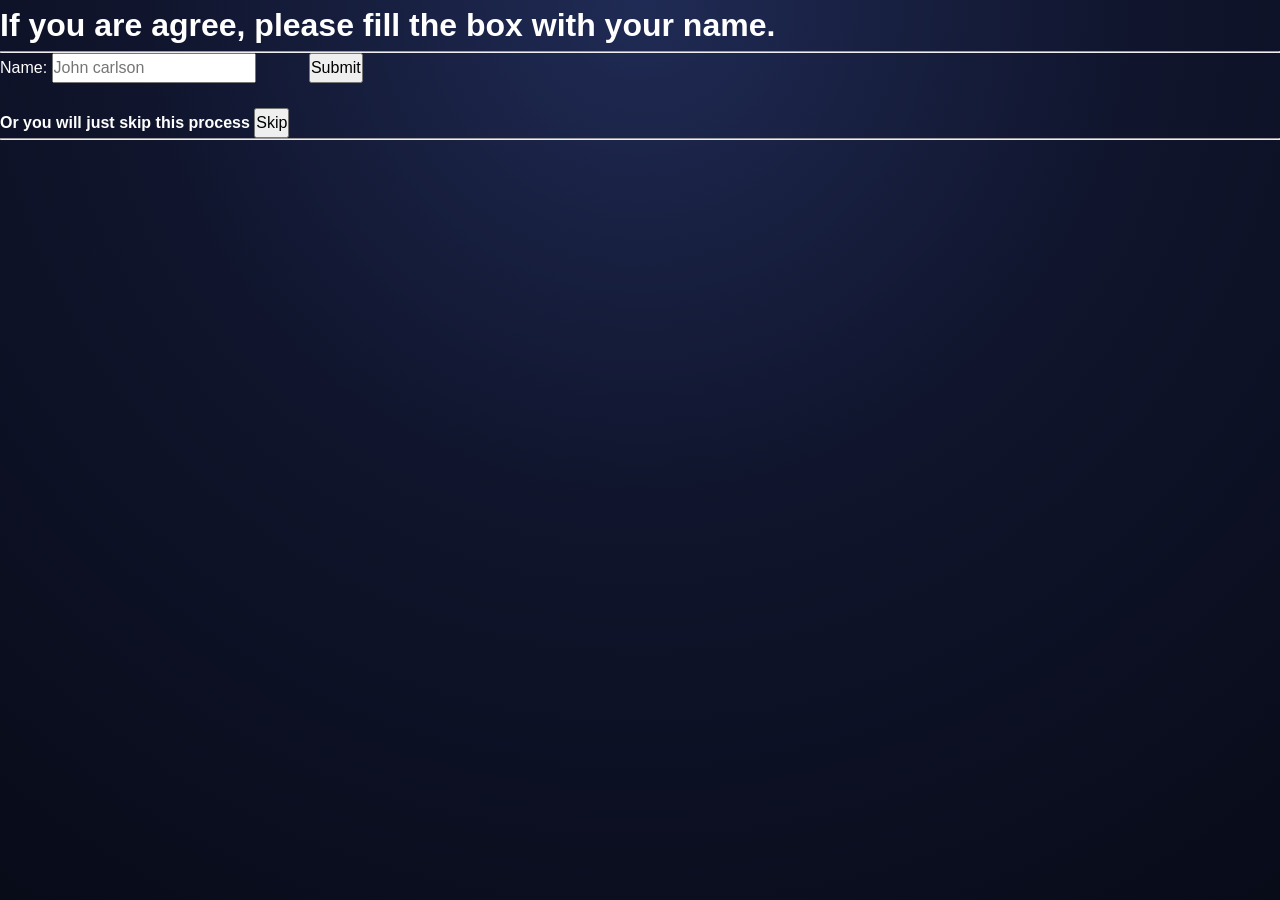
==== commit 88f92bb0: "Update index.html" ====
--- a/index.html
+++ b/index.html
@@ -1,1396 +1,23 @@
 <!DOCTYPE html>
-<html lang="en">
+<html lang="en">  
+    <head>
+        <meta charset="UTF-8">
+        <meta name="viewport" content="width=device-width, initial-scale=1.0">
+        <meta name="author" content="Sarthak Vishwakarma">
+        <meta name="description" content="What are you trying">
+        <title>Learn Coding!</title>
+        <link rel="stylesheet" href="style.css">
+    </head>
 
-<head>
-
-    <meta charset="UTF-8">
-
-    <meta
-        name="viewport"
-        content="width=device-width, initial-scale=1.0"
-    >
-
-    <meta
-        name="description"
-        content="Stardance Learning Hub - Learn HTML, CSS and JavaScript from Basic to Expert."
-    >
-
-    <meta
-        name="author"
-        content="Sarthak Vishwakarma"
-    >
-
-    <meta
-        name="theme-color"
-        content="#080b18"
-    >
-
-    <title>Stardance Learning Hub</title>
-
-    <!--
-        CSS FILE
-        Do not change this name.
-    -->
-    <link rel="stylesheet" href="style.css">
-
-</head>
-
-
-<body>
-
-
-<!-- =====================================================
-     HEADER / NAVIGATION
-===================================================== -->
-
-<header id="header">
-
-    <nav class="navbar">
-
-        <div class="logo">
-            🚀 Stardance Learning Hub
-        </div>
-
-        <div class="nav-links">
-
-            <button
-                type="button"
-                data-page="home"
-            >
-                Home
-            </button>
-
-            <button
-                type="button"
-                data-page="courses"
-            >
-                Learn
-            </button>
-
-            <button
-                type="button"
-                data-page="projects"
-            >
-                Projects
-            </button>
-
-            <button
-                type="button"
-                data-page="progress"
-            >
-                Progress
-            </button>
-
-            <button
-                type="button"
-                data-page="requirements"
-            >
-                Requirements
-            </button>
-
-        </div>
-
-    </nav>
-
-</header>
-
-
-
-<!-- =====================================================
-     MAIN APPLICATION
-===================================================== -->
-
-<main id="app">
-
-
-<!-- =====================================================
-     HOME PAGE
-===================================================== -->
-
-<section
-    id="home"
-    class="page home-page"
->
-
-    <div class="hero">
-
-        <p class="eyebrow">
-            🚀 NASA STARDANCE PROJECT
-        </p>
-
-        <h1>
-            Learn.
-            <span>Build.</span>
-            Explore.
-        </h1>
-
-        <p class="hero-description">
-
-            Learn HTML, CSS and JavaScript from
-            complete beginner to advanced level
-            through simple explanations, examples,
-            challenges and projects.
-
-        </p>
-
-
-        <div class="hero-buttons">
-
-            <button
-                type="button"
-                id="start-learning"
-                class="primary-button"
-            >
-                🚀 Start Learning
-            </button>
-
-
-            <button
-                type="button"
-                id="explore-project"
-                class="secondary-button"
-            >
-                Explore Project
-            </button>
-
-        </div>
-
-
-        <div class="hero-stats">
-
-            <div class="stat-card">
-
-                <strong>3</strong>
-
-                <span>
-                    Technologies
-                </span>
-
-            </div>
-
-
-            <div class="stat-card">
-
-                <strong>4</strong>
-
-                <span>
-                    Learning Levels
-                </span>
-
-            </div>
-
-
-            <div class="stat-card">
-
-                <strong>∞</strong>
-
-                <span>
-                    Possibilities
-                </span>
-
-            </div>
-
-        </div>
-
-    </div>
-
-
-    <!-- HOME INTRODUCTION -->
-
-    <div class="home-introduction">
-
-        <h2>
-            Why Stardance Learning Hub?
-        </h2>
-
-        <p>
-
-            The main goal is to make programming
-            easy to understand. A learner should be
-            able to start with zero knowledge,
-            understand the concept, write code,
-            run it, complete a challenge and
-            eventually build real projects.
-
-        </p>
-
-
-        <div class="feature-grid">
-
-            <article class="feature-card">
-
-                <div class="feature-icon">
-                    🧠
-                </div>
-
-                <h3>
-                    Easy Explanations
-                </h3>
-
-                <p>
-                    Concepts explained in simple
-                    language.
-                </p>
-
-            </article>
-
-
-            <article class="feature-card">
-
-                <div class="feature-icon">
-                    💻
-                </div>
-
-                <h3>
-                    Practice
-                </h3>
-
-                <p>
-                    Write and run code directly
-                    in the browser.
-                </p>
-
-            </article>
-
-
-            <article class="feature-card">
-
-                <div class="feature-icon">
-                    🏆
-                </div>
-
-                <h3>
-                    Challenges
-                </h3>
-
-                <p>
-                    Complete challenges and earn XP.
-                </p>
-
-            </article>
-
-
-            <article class="feature-card">
-
-                <div class="feature-icon">
-                    🚀
-                </div>
-
-                <h3>
-                    Projects
-                </h3>
-
-                <p>
-                    Turn your knowledge into real
-                    projects.
-                </p>
-
-            </article>
-
-        </div>
-
-    </div>
-
-</section>
-
-
-
-<!-- =====================================================
-     COURSES PAGE
-===================================================== -->
-
-<section
-    id="courses"
-    class="page courses-page hidden"
->
-
-    <div class="page-header">
-
-        <p class="eyebrow">
-            LEARNING HUB
-        </p>
-
-        <h1>
-            What do you want to learn?
-        </h1>
-
-        <p>
-            Choose a technology and begin your journey.
-        </p>
-
-    </div>
-
-
-    <div class="course-grid">
-
-
-        <!-- HTML -->
-
-        <article
-            class="course-card"
-            data-course="HTML"
-        >
-
-            <div class="course-icon html-icon">
-                HTML
-            </div>
-
-            <h2>
-                HTML
-            </h2>
-
-            <p>
-
-                Learn webpage structure,
-                elements, semantic HTML,
-                forms, accessibility and
-                professional page architecture.
-
-            </p>
-
-            <div class="course-info">
-
-                <span>
-                    4 Levels
-                </span>
-
-                <span>
-                    Beginner → Expert
-                </span>
-
-            </div>
-
-            <button
-                type="button"
-                class="course-button"
-                data-course="HTML"
-            >
-                Learn HTML →
-            </button>
-
-        </article>
-
-
-
-        <!-- CSS -->
-
-        <article
-            class="course-card"
-            data-course="CSS"
-        >
-
-            <div class="course-icon css-icon">
-                CSS
-            </div>
-
-            <h2>
-                CSS
-            </h2>
-
-            <p>
-
-                Learn colors, fonts, spacing,
-                Flexbox, Grid, responsive design,
-                transitions, animations and
-                advanced styling.
-
-            </p>
-
-            <div class="course-info">
-
-                <span>
-                    4 Levels
-                </span>
-
-                <span>
-                    Beginner → Expert
-                </span>
-
-            </div>
-
-            <button
-                type="button"
-                class="course-button"
-                data-course="CSS"
-            >
-                Learn CSS →
-            </button>
-
-        </article>
-
-
-
-        <!-- JAVASCRIPT -->
-
-        <article
-            class="course-card"
-            data-course="JavaScript"
-        >
-
-            <div class="course-icon js-icon">
-                JS
-            </div>
-
-            <h2>
-                JavaScript
-            </h2>
-
-            <p>
-
-                Learn programming logic,
-                variables, functions, DOM,
-                events, storage, APIs and
-                application architecture.
-
-            </p>
-
-            <div class="course-info">
-
-                <span>
-                    4 Levels
-                </span>
-
-                <span>
-                    Beginner → Expert
-                </span>
-
-            </div>
-
-            <button
-                type="button"
-                class="course-button"
-                data-course="JavaScript"
-            >
-                Learn JavaScript →
-            </button>
-
-        </article>
-
-    </div>
-
-</section>
-
-
-
-<!-- =====================================================
-     COURSE LEVEL PAGE
-===================================================== -->
-
-<section
-    id="course"
-    class="page course-page hidden"
->
-
-    <div class="page-header">
-
-        <button
-            type="button"
-            id="back-to-courses"
-            class="back-button"
-        >
-            ← Back to Courses
-        </button>
-
-
-        <p class="eyebrow">
-            CURRENT COURSE
-        </p>
-
-
-        <h1 id="course-name">
-            HTML
-        </h1>
-
-
-        <p id="course-description">
-            Choose your learning level.
-        </p>
-
-    </div>
-
-
-
-    <!-- LEVELS -->
-
-    <div class="level-grid">
-
-
-        <!-- BASIC -->
-
-        <button
-            type="button"
-            class="level-card"
-            data-level="Basic"
-        >
-
-            <span class="level-number">
-                01
-            </span>
-
-            <span class="level-icon">
-                🌱
-            </span>
-
-            <strong>
-                Basic
-            </strong>
-
-            <span>
-                Start from zero.
-            </span>
-
-        </button>
-
-
-
-        <!-- INTERMEDIATE -->
-
-        <button
-            type="button"
-            class="level-card"
-            data-level="Intermediate"
-        >
-
-            <span class="level-number">
-                02
-            </span>
-
-            <span class="level-icon">
-                ⚡
-            </span>
-
-            <strong>
-                Intermediate
-            </strong>
-
-            <span>
-                Build stronger skills.
-            </span>
-
-        </button>
-
-
-
-        <!-- ADVANCED -->
-
-        <button
-            type="button"
-            class="level-card"
-            data-level="Advanced"
-        >
-
-            <span class="level-number">
-                03
-            </span>
-
-            <span class="level-icon">
-                🔥
-            </span>
-
-            <strong>
-                Advanced
-            </strong>
-
-            <span>
-                Learn real-world techniques.
-            </span>
-
-        </button>
-
-
-
-        <!-- EXPERT -->
-
-        <button
-            type="button"
-            class="level-card"
-            data-level="Expert"
-        >
-
-            <span class="level-number">
-                04
-            </span>
-
-            <span class="level-icon">
-                🏆
-            </span>
-
-            <strong>
-                Expert
-            </strong>
-
-            <span>
-                Explore professional concepts.
-            </span>
-
-        </button>
-
-    </div>
-
-</section>
-
-
-
-<!-- =====================================================
-     LESSON PAGE
-===================================================== -->
-
-<section
-    id="lesson"
-    class="page lesson-page hidden"
->
-
-    <div class="lesson-layout">
-
-
-        <!-- =================================================
-             LESSON SIDEBAR
-        ================================================== -->
-
-        <aside class="lesson-sidebar">
-
-            <button
-                type="button"
-                id="back-to-course"
-                class="back-button"
-            >
-                ← Back
-            </button>
-
-
-            <div class="lesson-sidebar-title">
-
-                <span id="lesson-course">
-                    HTML
-                </span>
-
-                <strong id="lesson-level">
-                    Basic
-                </strong>
-
-            </div>
-
-
-            <div
-                id="lesson-list"
-                class="lesson-list"
-            >
-
-                <!-- JavaScript will generate lessons here -->
-
-            </div>
-
-        </aside>
-
-
-
-        <!-- =================================================
-             MAIN LESSON
-        ================================================== -->
-
-        <article class="lesson-main">
-
-
-            <div class="lesson-header">
-
-                <p class="eyebrow">
-                    LESSON
-                </p>
-
-
-                <h1 id="lesson-title">
-                    Welcome
-                </h1>
-
-            </div>
-
-
-
-            <!-- EXPLANATION -->
-
-            <div
-                id="lesson-body"
-                class="lesson-body"
-            >
-
-                <p>
-                    Select a lesson to begin learning.
-                </p>
-
-            </div>
-
-
-
-            <!-- =================================================
-                 CODE EDITOR
-            ================================================== -->
-
-            <div class="editor-box">
-
-                <div class="editor-header">
-
-                    <span>
-                        💻 Code Editor
-                    </span>
-
-
-                    <button
-                        type="button"
-                        id="run-code"
-                    >
-                        ▶ Run Code
-                    </button>
-
-                </div>
-
-
-                <textarea
-                    id="code-editor"
-                    spellcheck="false"
-                    autocomplete="off"
-                    autocorrect="off"
-                    autocapitalize="off"
-                    aria-label="Code editor"
-                    placeholder="Write your code here..."
-                ></textarea>
-
-            </div>
-
-
-
-            <!-- =================================================
-                 LIVE PREVIEW
-            ================================================== -->
-
-            <div class="preview-box">
-
-                <div class="preview-header">
-
-                    <span>
-                        🌐 Live Preview
-                    </span>
-
-                </div>
-
-
-                <iframe
-                    id="preview"
-                    title="Live code preview"
-                    sandbox="allow-scripts"
-                ></iframe>
-
-            </div>
-
-
-
-            <!-- =================================================
-                 CHALLENGE
-            ================================================== -->
-
-            <div class="challenge-box">
-
-                <p class="eyebrow">
-                    YOUR CHALLENGE
-                </p>
-
-
-                <h2>
-                    🎯 Mission
-                </h2>
-
-
-                <p id="challenge-text">
-                    Complete the challenge for this lesson.
-                </p>
-
-
-                <button
-                    type="button"
-                    id="complete-challenge"
-                    class="primary-button"
-                >
-                    ✓ Complete Challenge
-                </button>
-
-            </div>
-
-
-
-            <!-- =================================================
-                 LESSON NAVIGATION
-            ================================================== -->
-
-            <div class="lesson-navigation">
-
-                <button
-                    type="button"
-                    id="previous-lesson"
-                    class="secondary-button"
-                >
-                    ← Previous
-                </button>
-
-
-                <button
-                    type="button"
-                    id="next-lesson"
-                    class="primary-button"
-                >
-                    Next →
-                </button>
-
-            </div>
-
-        </article>
-
-    </div>
-
-</section>
-
-
-
-<!-- =====================================================
-     PROJECTS PAGE
-===================================================== -->
-
-<section
-    id="projects"
-    class="page projects-page hidden"
->
-
-    <div class="page-header">
-
-        <p class="eyebrow">
-            BUILD
-        </p>
-
-        <h1>
-            Projects
-        </h1>
-
-        <p>
-            Use what you learn to create something real.
-        </p>
-
-    </div>
-
-
-    <div class="project-grid">
-
-
-        <article class="project-card">
-
-            <div class="project-icon">
-                🌐
-            </div>
-
-            <h2>
-                Personal Website
-            </h2>
-
-            <p>
-                Build your own personal website using
-                HTML and CSS.
-            </p>
-
-            <span>
-                HTML + CSS
-            </span>
-
-        </article>
-
-
-
-        <article class="project-card">
-
-            <div class="project-icon">
-                🎮
-            </div>
-
-            <h2>
-                Mini Browser Game
-            </h2>
-
-            <p>
-                Use JavaScript to create an interactive
-                browser game.
-            </p>
-
-            <span>
-                HTML + CSS + JavaScript
-            </span>
-
-        </article>
-
-
-
-        <article class="project-card">
-
-            <div class="project-icon">
-                🚀
-            </div>
-
-            <h2>
-                Space Dashboard
-            </h2>
-
-            <p>
-                Create an interactive space-themed
-                dashboard.
-            </p>
-
-            <span>
-                Advanced
-            </span>
-
-        </article>
-
-    </div>
-
-</section>
-
-
-
-<!-- =====================================================
-     PROGRESS PAGE
-===================================================== -->
-
-<section
-    id="progress"
-    class="page progress-page hidden"
->
-
-    <div class="page-header">
-
-        <p class="eyebrow">
-            YOUR JOURNEY
-        </p>
-
-        <h1>
-            Progress
-        </h1>
-
-        <p>
-            Track your learning journey.
-        </p>
-
-    </div>
-
-
-    <!-- XP -->
-
-    <div class="progress-dashboard">
-
-
-        <div class="progress-card">
-
-            <span>
-                XP
-            </span>
-
-            <strong id="xp-display">
-                0 XP
-            </strong>
-
-        </div>
-
-
-        <div class="progress-card">
-
-            <span>
-                CHALLENGES
-            </span>
-
-            <strong id="challenge-count">
-                0
-            </strong>
-
-        </div>
-
-
-        <div class="progress-card">
-
-            <span>
-                LESSONS
-            </span>
-
-            <strong id="lesson-count">
-                0
-            </strong>
-
-        </div>
-
-    </div>
-
-
-
-    <!-- XP BAR -->
-
-    <div class="xp-section">
-
-        <div class="xp-bar-container">
-
-            <div
-                id="xp-bar"
-                class="xp-bar"
-            ></div>
-
-        </div>
-
-
-        <p id="progress-text">
-            Start learning to begin your journey.
-        </p>
-
-    </div>
-
-
-
-    <!-- BADGES -->
-
-    <div class="badges-section">
-
-        <h2>
-            Achievements
-        </h2>
-
-
-        <div class="badges-grid">
-
-
-            <article
-                id="badge-first"
-                class="badge locked"
-            >
-
-                <div class="badge-icon">
-                    🌟
-                </div>
-
-                <h3>
-                    First Challenge
-                </h3>
-
-                <p>
-                    Complete your first challenge.
-                </p>
-
-            </article>
-
-
-
-            <article
-                id="badge-five"
-                class="badge locked"
-            >
-
-                <div class="badge-icon">
-                    🔥
-                </div>
-
-                <h3>
-                    5 Challenges
-                </h3>
-
-                <p>
-                    Complete five challenges.
-                </p>
-
-            </article>
-
-
-
-            <article
-                id="badge-master"
-                class="badge locked"
-            >
-
-                <div class="badge-icon">
-                    🏆
-                </div>
-
-                <h3>
-                    100 XP Master
-                </h3>
-
-                <p>
-                    Earn 100 XP.
-                </p>
-
-            </article>
-
-
-        </div>
-
-    </div>
-
-</section>
-
-
-
-<!-- =====================================================
-     REQUIREMENTS PAGE
-===================================================== -->
-
-<section
-    id="requirements"
-    class="page requirements-page hidden"
->
-
-    <div class="page-header">
-
-        <p class="eyebrow">
-            STARDANCE
-        </p>
-
-        <h1>
-            Project Requirements
-        </h1>
-
-        <p>
-            Core requirements and project goals.
-        </p>
-
-    </div>
-
-
-    <div class="requirements-grid">
-
-
-        <!-- 1 -->
-
-        <article class="requirement-card">
-
-            <div class="requirement-number">
-                1
-            </div>
-
-            <h2>
-                HTML + CSS
-            </h2>
-
-            <p>
-                The website uses HTML and custom CSS.
-                JavaScript adds interactivity.
-            </p>
-
-            <span>
-                ✓ INCLUDED
-            </span>
-
-        </article>
-
-
-
-        <!-- 2 -->
-
-        <article class="requirement-card">
-
-            <div class="requirement-number">
-                2
-            </div>
-
-            <h2>
-                Public Repository
-            </h2>
-
-            <p>
-                The project source code is maintained
-                in a public GitHub repository.
-            </p>
-
-            <span>
-                ✓ INCLUDED
-            </span>
-
-        </article>
-
-
-
-        <!-- 3 -->
-
-        <article class="requirement-card">
-
-            <div class="requirement-number">
-                3
-            </div>
-
-            <h2>
-                Fully Deployed
-            </h2>
-
-            <p>
-                The project is designed to run as a
-                real deployed website.
-            </p>
-
-            <span>
-                ✓ INCLUDED
-            </span>
-
-        </article>
-
-
-
-        <!-- 4 -->
-
-        <article class="requirement-card">
-
-            <div class="requirement-number">
-                4
-            </div>
-
-            <h2>
-                Personal Website
-            </h2>
-
-            <p>
-                The website contains Home, Learning,
-                Projects, Progress and other sections.
-            </p>
-
-            <span>
-                ✓ INCLUDED
-            </span>
-
-        </article>
-
-
-
-        <!-- 5 -->
-
-        <article class="requirement-card">
-
-            <div class="requirement-number">
-                5
-            </div>
-
-            <h2>
-                Custom CSS
-            </h2>
-
-            <p>
-                The design will use our own custom CSS
-                rather than depending on a website template.
-            </p>
-
-            <span>
-                ✓ INCLUDED
-            </span>
-
-        </article>
-
-    </div>
-
-
-
-    <!-- REQUIREMENT CHECKLIST -->
-
-    <div class="checklist">
-
-        <h2>
-            Project Checklist
-        </h2>
-
-
-        <div class="checklist-item">
-            <span>✓</span>
-            HTML structure
-        </div>
-
-
-        <div class="checklist-item">
-            <span>✓</span>
-            CSS design
-        </div>
-
-
-        <div class="checklist-item">
-            <span>✓</span>
-            JavaScript functionality
-        </div>
-
-
-        <div class="checklist-item">
-            <span>✓</span>
-            Public GitHub repository
-        </div>
-
-
-        <div class="checklist-item">
-            <span>✓</span>
-            Deployed website
-        </div>
-
-
-        <div class="checklist-item">
-            <span>✓</span>
-            Multiple website sections
-        </div>
-
-
-        <div class="checklist-item">
-            <span>✓</span>
-            Educational purpose
-        </div>
-
-
-        <div class="checklist-item">
-            <span>✓</span>
-            Custom CSS
-        </div>
-
-    </div>
-
-</section>
-
-
-
-</main>
-
-
-
-<!-- =====================================================
-     FOOTER
-===================================================== -->
-
-<footer id="footer">
-
-    <div class="footer-content">
-
-        <h2>
-            🚀 Stardance Learning Hub
-        </h2>
-
-        <p>
-            Learn • Build • Explore
-        </p>
-
-        <p>
-            Built as a Stardance project.
-        </p>
-
-        <p>
-            © 2026 Sarthak Vishwakarma
-        </p>
-
-    </div>
-
-</footer>
-
-
-
-<!-- =====================================================
-     JAVASCRIPT
-     
-     IMPORTANT:
-     The JavaScript we write next will use these
-     exact IDs. You will NOT need to modify this HTML.
-===================================================== -->
-
-<script src="script.js"></script>
-
-
-</body>
-
+    <body>
+        <h1 class="indexheading">If you are agree, please fill the box with your name.</h1>
+        <hr>
+        <form action="html.html" method="get">
+            <label for="name" class="indexp">Name:</label>
+            <input type="text" placeholder="John carlson" id="namemy" required class="box">
+        <a href="html.html">&nbsp;&nbsp;&nbsp;&nbsp;&nbsp;&nbsp;&nbsp;&nbsp;&nbsp;&nbsp;&nbsp;<button id="Submit" class="customsubmit">Submit</button></a>
+        </form>
+        <br><strong>Or you will just skip this process</strong><a href="html.html">&nbsp;<button id="Skip" class="customsubmit">Skip</button></a>
+        <hr>
+    </body>
 </html>
--- a/style.css
+++ b/style.css
@@ -1,72 +1,25 @@
-```css
 /* =========================================================
    STARDANCE LEARNING HUB
-   CSS v0.1 → v1.0
-   ========================================================= */
-
-
-/* =========================================================
-   0.1 — GLOBAL VARIABLES
-========================================================= */
-
-:root {
-
-    --bg-main: #070b16;
-    --bg-secondary: #0d1324;
-    --bg-card: #111a2e;
-    --bg-card-hover: #17233c;
-
-    --text-main: #f4f7ff;
-    --text-secondary: #aab5cc;
-    --text-muted: #71809b;
-
-    --primary: #6c63ff;
-    --primary-light: #8d86ff;
-
-    --cyan: #35d9ff;
-    --green: #39e58c;
-    --yellow: #ffd166;
-    --red: #ff667d;
-    --purple: #b57cff;
-
-    --border: rgba(255, 255, 255, 0.09);
-
-    --shadow:
-        0 20px 60px rgba(0, 0, 0, 0.35);
-
-    --radius-small: 10px;
-    --radius-medium: 18px;
-    --radius-large: 28px;
-
-    --max-width: 1250px;
-
-}
-
-
-/* =========================================================
-   0.2 — RESET
-========================================================= */
+   STYLE.CSS v1.1
+   Matched to current index.html
+   ========================================================= */
+
+
+/* =========================================================
+   1. RESET
+   ========================================================= */
 
 * {
-
     margin: 0;
-
     padding: 0;
-
     box-sizing: border-box;
-
-}
-
+}
 
 html {
-
     scroll-behavior: smooth;
-
-}
-
+}
 
 body {
-
     min-height: 100vh;
 
     font-family:
@@ -74,1916 +27,2280 @@
         Helvetica,
         sans-serif;
 
-    color: var(--text-main);
+    color: #ffffff;
 
     background:
         radial-gradient(
-            circle at 20% 10%,
-            rgba(108, 99, 255, 0.16),
-            transparent 28%
-        ),
-
-        radial-gradient(
-            circle at 85% 25%,
-            rgba(53, 217, 255, 0.10),
-            transparent 25%
-        ),
-
-        var(--bg-main);
+            circle at top,
+            #202b55 0%,
+            #10152d 45%,
+            #080b18 100%
+        );
 
     line-height: 1.6;
-
-}
-
-
-/* =========================================================
-   0.3 — GENERAL ELEMENTS
-========================================================= */
+}
+
+button,
+textarea,
+input,
+select {
+    font: inherit;
+}
 
 button {
-
-    font: inherit;
-
     cursor: pointer;
-
-}
-
+}
 
 button:focus-visible,
-a:focus-visible,
 textarea:focus-visible {
-
-    outline:
-        2px solid var(--cyan);
-
+    outline: 3px solid #67e8f9;
     outline-offset: 3px;
-
-}
-
+}
 
 a {
-
     color: inherit;
-
     text-decoration: none;
-
-}
-
+}
+
+
+/* =========================================================
+   2. PAGE SYSTEM
+   ========================================================= */
+
+.page {
+    min-height: 100vh;
+    padding: 50px 30px;
+}
 
 .hidden {
-
     display: none !important;
-
-}
-
-
-/* =========================================================
-   0.4 — NAVIGATION
-========================================================= */
+}
+
+
+/* =========================================================
+   3. HEADER
+   ========================================================= */
+
+#header {
+    position: sticky;
+    top: 0;
+    z-index: 1000;
+
+    width: 100%;
+
+    background:
+        rgba(8, 11, 24, 0.92);
+
+    backdrop-filter: blur(15px);
+
+    border-bottom:
+        1px solid rgba(255, 255, 255, 0.08);
+}
 
 .navbar {
-
-    position: sticky;
-
-    top: 0;
-
-    z-index: 1000;
-
     width: 100%;
+    max-width: 1250px;
+
+    margin: auto;
+    padding: 15px 25px;
 
     display: flex;
-
+    align-items: center;
     justify-content: space-between;
 
+    gap: 25px;
+}
+
+.logo {
+    color: #67e8f9;
+
+    font-size: 1.35rem;
+    font-weight: 800;
+
+    white-space: nowrap;
+}
+
+.nav-links {
+    display: flex;
     align-items: center;
 
+    gap: 6px;
+}
+
+.nav-links button {
+    border: none;
+
+    background: transparent;
+
+    color: #cbd5e1;
+
+    padding: 9px 13px;
+
+    border-radius: 10px;
+
+    transition:
+        color 0.2s,
+        background 0.2s,
+        transform 0.2s;
+}
+
+.nav-links button:hover {
+    color: #67e8f9;
+
+    background:
+        rgba(103, 232, 249, 0.10);
+
+    transform: translateY(-2px);
+}
+
+
+/* =========================================================
+   4. GENERAL PAGE HEADER
+   ========================================================= */
+
+.page-header {
+    width: 100%;
+    max-width: 1000px;
+
+    margin: 0 auto 45px;
+
+    text-align: center;
+}
+
+.page-header h1 {
+    margin: 8px 0 12px;
+
+    font-size:
+        clamp(2rem, 5vw, 4rem);
+
+    line-height: 1.1;
+}
+
+.page-header > p:last-child {
+    color: #94a3b8;
+
+    font-size: 1.05rem;
+}
+
+.eyebrow {
+    color: #67e8f9 !important;
+
+    font-size: 0.78rem !important;
+
+    font-weight: 800;
+
+    letter-spacing: 2px;
+
+    text-transform: uppercase;
+}
+
+
+/* =========================================================
+   5. HOME / HERO
+   ========================================================= */
+
+.home-page {
+    padding-top: 0;
+}
+
+.hero {
+    min-height: 82vh;
+
+    display: flex;
+
+    flex-direction: column;
+
+    align-items: center;
+
+    justify-content: center;
+
+    text-align: center;
+
     padding:
-        18px 5%;
-
-    background:
-        rgba(7, 11, 22, 0.82);
-
-    backdrop-filter:
-        blur(18px);
-
-    -webkit-backdrop-filter:
-        blur(18px);
-
-    border-bottom:
-        1px solid var(--border);
-
-}
-
-
-.logo {
-
-    font-size: 20px;
-
-    font-weight: 800;
-
-    letter-spacing: -0.4px;
-
-}
-
-
-.nav-buttons {
-
+        70px 20px
+        50px;
+}
+
+.hero h1 {
+    margin: 15px 0 25px;
+
+    font-size:
+        clamp(3rem, 8vw, 6rem);
+
+    line-height: 1;
+
+    letter-spacing: -2px;
+
+    background:
+        linear-gradient(
+            90deg,
+            #67e8f9,
+            #a78bfa,
+            #f0abfc
+        );
+
+    -webkit-background-clip: text;
+    background-clip: text;
+
+    color: transparent;
+}
+
+.hero h1 span {
+    background:
+        linear-gradient(
+            90deg,
+            #a78bfa,
+            #f0abfc
+        );
+
+    -webkit-background-clip: text;
+    background-clip: text;
+
+    color: transparent;
+}
+
+.hero-description {
+    width: 100%;
+    max-width: 760px;
+
+    color: #cbd5e1;
+
+    font-size: 1.15rem;
+
+    margin-bottom: 30px;
+}
+
+.hero-buttons {
     display: flex;
 
-    gap: 8px;
-
-}
-
-
-.nav-buttons button {
-
-    border: 0;
-
-    background: transparent;
-
-    color: var(--text-secondary);
-
-    padding:
-        9px 15px;
-
-    border-radius:
-        var(--radius-small);
+    flex-wrap: wrap;
+
+    justify-content: center;
+
+    gap: 14px;
+
+    margin-bottom: 45px;
+}
+
+
+/* =========================================================
+   6. BUTTONS
+   IMPORTANT: MATCHES HTML
+   ========================================================= */
+
+.primary-button,
+.secondary-button,
+.course-button,
+.back-button {
+    border-radius: 12px;
+
+    font-weight: 700;
 
     transition:
-        0.25s ease;
-
-}
-
-
-.nav-buttons button:hover {
-
-    color: white;
-
-    background:
-        rgba(255, 255, 255, 0.07);
-
-}
-
-
-/* =========================================================
-   0.5 — MAIN
-========================================================= */
-
-main {
-
-    width: 100%;
-
-    max-width:
-        var(--max-width);
-
-    margin:
-        0 auto;
-
-    padding:
-        0 25px;
-
-}
-
-
-.page {
-
-    min-height:
-        calc(100vh - 80px);
-
-    padding:
-        70px 0;
-
-}
-
-
-/* =========================================================
-   0.6 — HERO
-========================================================= */
-
-.hero {
-
-    position: relative;
-
-    min-height:
-        600px;
-
-    display: flex;
-
-    flex-direction: column;
-
-    justify-content: center;
-
-    align-items: flex-start;
-
-    max-width:
-        850px;
-
-}
-
-
-.hero::before {
-
-    content: "";
-
-    position: absolute;
-
-    width: 350px;
-
-    height: 350px;
-
-    border-radius: 50%;
-
-    background:
-        rgba(108, 99, 255, 0.14);
-
-    filter:
-        blur(80px);
-
-    z-index: -1;
-
-    top: 70px;
-
-    left: 100px;
-
-}
-
-
-.eyebrow {
-
-    color:
-        var(--cyan);
-
-    font-size:
-        12px;
-
-    font-weight:
-        800;
-
-    letter-spacing:
-        2.5px;
-
-    margin-bottom:
-        15px;
-
-}
-
-
-.hero h1 {
-
-    font-size:
-        clamp(48px, 8vw, 90px);
-
-    line-height:
-        0.98;
-
-    letter-spacing:
-        -4px;
-
-    margin-bottom:
-        25px;
-
-}
-
-
-.hero p {
-
-    max-width:
-        650px;
-
-    color:
-        var(--text-secondary);
-
-    font-size:
-        18px;
-
-    margin-bottom:
-        35px;
-
-}
-
-
-/* =========================================================
-   0.7 — PRIMARY BUTTON
-========================================================= */
+        transform 0.2s,
+        box-shadow 0.2s,
+        background 0.2s,
+        border-color 0.2s;
+}
+
+
+/* Primary */
 
 .primary-button {
-
-    border: 0;
-
-    color: white;
+    border: none;
+
+    padding: 13px 23px;
+
+    color: #ffffff;
 
     background:
         linear-gradient(
             135deg,
-            var(--primary),
-            var(--primary-light)
+            #06b6d4,
+            #6366f1
         );
-
-    padding:
-        15px 24px;
-
-    border-radius:
-        13px;
-
-    font-weight:
-        700;
 
     box-shadow:
         0 10px 30px
-        rgba(108, 99, 255, 0.25);
-
-    transition:
-        transform 0.2s ease,
-        box-shadow 0.2s ease;
-
-}
-
+        rgba(59, 130, 246, 0.25);
+}
 
 .primary-button:hover {
-
-    transform:
-        translateY(-3px);
+    transform: translateY(-3px);
 
     box-shadow:
-        0 15px 40px
-        rgba(108, 99, 255, 0.4);
-
-}
-
-
-/* =========================================================
-   0.8 — FEATURES
-========================================================= */
-
-.features {
-
-    display:
-        grid;
+        0 15px 35px
+        rgba(59, 130, 246, 0.42);
+}
+
+.primary-button:active {
+    transform: translateY(0);
+}
+
+
+/* Secondary */
+
+.secondary-button {
+    border:
+        1px solid
+        rgba(255, 255, 255, 0.14);
+
+    padding: 13px 23px;
+
+    color: #dbeafe;
+
+    background:
+        rgba(255, 255, 255, 0.06);
+}
+
+.secondary-button:hover {
+    transform: translateY(-3px);
+
+    color: #ffffff;
+
+    background:
+        rgba(255, 255, 255, 0.12);
+
+    border-color:
+        rgba(103, 232, 249, 0.3);
+}
+
+
+/* Back */
+
+.back-button {
+    border:
+        1px solid
+        rgba(255, 255, 255, 0.10);
+
+    padding: 9px 14px;
+
+    color: #cbd5e1;
+
+    background:
+        rgba(255, 255, 255, 0.04);
+
+    margin-bottom: 25px;
+}
+
+.back-button:hover {
+    color: #67e8f9;
+
+    background:
+        rgba(103, 232, 249, 0.08);
+
+    border-color:
+        rgba(103, 232, 249, 0.25);
+}
+
+
+/* =========================================================
+   7. HERO STATS
+   ========================================================= */
+
+.hero-stats {
+    width: 100%;
+    max-width: 800px;
+
+    display: grid;
 
     grid-template-columns:
         repeat(3, 1fr);
 
-    gap:
-        18px;
-
-    padding-bottom:
-        80px;
-
-}
-
-
-.feature {
-
-    padding:
-        28px;
+    gap: 18px;
+}
+
+.stat-card {
+    padding: 22px;
+
+    text-align: center;
 
     border:
-        1px solid var(--border);
-
-    background:
-        rgba(255, 255, 255, 0.025);
-
-    border-radius:
-        var(--radius-medium);
+        1px solid
+        rgba(255, 255, 255, 0.08);
+
+    border-radius: 18px;
+
+    background:
+        rgba(255, 255, 255, 0.045);
+
+    backdrop-filter: blur(10px);
 
     transition:
-        0.25s ease;
-
-}
-
-
-.feature:hover {
-
-    transform:
-        translateY(-5px);
-
-    background:
-        rgba(255, 255, 255, 0.05);
-
-}
-
+        transform 0.2s,
+        background 0.2s;
+}
+
+.stat-card:hover {
+    transform: translateY(-5px);
+
+    background:
+        rgba(255, 255, 255, 0.075);
+}
+
+.stat-card strong {
+    display: block;
+
+    color: #67e8f9;
+
+    font-size: 2rem;
+
+    line-height: 1.2;
+
+    margin-bottom: 5px;
+}
+
+.stat-card span {
+    color: #94a3b8;
+}
+
+
+/* =========================================================
+   8. HOME INTRODUCTION
+   ========================================================= */
+
+.home-introduction {
+    width: 100%;
+    max-width: 1100px;
+
+    margin: auto;
+
+    text-align: center;
+}
+
+.home-introduction > h2 {
+    margin-bottom: 12px;
+
+    font-size:
+        clamp(1.8rem, 4vw, 2.7rem);
+}
+
+.home-introduction > p {
+    max-width: 750px;
+
+    margin: 0 auto 35px;
+
+    color: #94a3b8;
+}
+
+.feature-grid {
+    display: grid;
+
+    grid-template-columns:
+        repeat(4, 1fr);
+
+    gap: 20px;
+}
+
+.feature-card {
+    padding: 25px;
+
+    text-align: center;
+
+    border:
+        1px solid
+        rgba(255, 255, 255, 0.08);
+
+    border-radius: 20px;
+
+    background:
+        rgba(255, 255, 255, 0.045);
+
+    transition:
+        transform 0.25s,
+        background 0.25s,
+        border-color 0.25s;
+}
+
+.feature-card:hover {
+    transform: translateY(-6px);
+
+    background:
+        rgba(255, 255, 255, 0.075);
+
+    border-color:
+        rgba(103, 232, 249, 0.25);
+}
 
 .feature-icon {
-
-    font-size:
-        30px;
-
-    margin-bottom:
-        15px;
-
-}
-
-
-.feature h3 {
-
-    margin-bottom:
-        8px;
-
-}
-
-
-.feature p {
-
-    color:
-        var(--text-secondary);
-
-}
-
-
-/* =========================================================
-   0.9 — SECTION HEADINGS
-========================================================= */
-
-.section-heading {
-
-    margin-bottom:
-        45px;
-
-}
-
-
-.section-heading h2 {
-
-    font-size:
-        clamp(35px, 5vw, 60px);
-
-    letter-spacing:
-        -2px;
-
-    margin-bottom:
-        10px;
-
-}
-
-
-.section-heading p {
-
-    color:
-        var(--text-secondary);
-
-    max-width:
-        650px;
-
-}
-
-
-/* =========================================================
-   0.10 — COURSE CARDS
-========================================================= */
+    font-size: 2.5rem;
+
+    margin-bottom: 12px;
+}
+
+.feature-card h3 {
+    margin-bottom: 8px;
+}
+
+.feature-card p {
+    color: #94a3b8;
+
+    font-size: 0.95rem;
+}
+
+
+/* =========================================================
+   9. COURSE GRID
+   ========================================================= */
 
 .course-grid {
-
-    display:
-        grid;
+    width: 100%;
+    max-width: 1100px;
+
+    margin: auto;
+
+    display: grid;
 
     grid-template-columns:
         repeat(3, 1fr);
 
-    gap:
-        22px;
-
-}
-
+    gap: 25px;
+}
 
 .course-card {
-
-    position:
-        relative;
-
-    overflow:
-        hidden;
-
-    padding:
-        32px;
-
-    min-height:
-        320px;
+    min-height: 410px;
+
+    display: flex;
+
+    flex-direction: column;
+
+    padding: 28px;
 
     border:
-        1px solid var(--border);
-
-    border-radius:
-        var(--radius-large);
+        1px solid
+        rgba(255, 255, 255, 0.09);
+
+    border-radius: 22px;
+
+    background:
+        rgba(255, 255, 255, 0.05);
+
+    backdrop-filter: blur(12px);
+
+    transition:
+        transform 0.25s,
+        border-color 0.25s,
+        background 0.25s;
+}
+
+.course-card:hover {
+    transform: translateY(-7px);
+
+    background:
+        rgba(255, 255, 255, 0.075);
+
+    border-color:
+        rgba(103, 232, 249, 0.28);
+}
+
+.course-card h2 {
+    margin: 15px 0 10px;
+
+    font-size: 1.7rem;
+}
+
+.course-card p {
+    color: #94a3b8;
+
+    flex: 1;
+
+    margin-bottom: 20px;
+}
+
+.course-icon {
+    width: 65px;
+    height: 65px;
+
+    display: flex;
+
+    align-items: center;
+    justify-content: center;
+
+    border-radius: 16px;
+
+    font-weight: 900;
+
+    font-size: 1.15rem;
+}
+
+.html-icon {
+    color: #ffffff;
 
     background:
         linear-gradient(
-            145deg,
-            rgba(255, 255, 255, 0.055),
-            rgba(255, 255, 255, 0.015)
+            135deg,
+            #f97316,
+            #dc2626
         );
-
-    cursor:
-        pointer;
+}
+
+.css-icon {
+    color: #ffffff;
+
+    background:
+        linear-gradient(
+            135deg,
+            #38bdf8,
+            #2563eb
+        );
+}
+
+.js-icon {
+    color: #111827;
+
+    background:
+        linear-gradient(
+            135deg,
+            #facc15,
+            #f59e0b
+        );
+}
+
+.course-info {
+    display: flex;
+
+    justify-content: space-between;
+
+    gap: 10px;
+
+    margin-bottom: 18px;
+
+    color: #94a3b8;
+
+    font-size: 0.85rem;
+}
+
+.course-button {
+    width: 100%;
+
+    padding: 12px 16px;
+
+    border:
+        1px solid
+        rgba(103, 232, 249, 0.2);
+
+    color: #dbeafe;
+
+    background:
+        rgba(103, 232, 249, 0.08);
+}
+
+.course-button:hover {
+    color: #ffffff;
+
+    background:
+        rgba(103, 232, 249, 0.16);
+
+    transform: translateY(-2px);
+}
+
+
+/* =========================================================
+   10. COURSE LEVEL PAGE
+   ========================================================= */
+
+.course-page {
+    padding-top: 55px;
+}
+
+.level-grid {
+    width: 100%;
+    max-width: 1050px;
+
+    margin: auto;
+
+    display: grid;
+
+    grid-template-columns:
+        repeat(4, 1fr);
+
+    gap: 20px;
+}
+
+.level-card {
+    min-height: 240px;
+
+    display: flex;
+
+    flex-direction: column;
+
+    align-items: center;
+    justify-content: center;
+
+    gap: 8px;
+
+    padding: 25px;
+
+    border:
+        1px solid
+        rgba(255, 255, 255, 0.09);
+
+    border-radius: 20px;
+
+    color: #ffffff;
+
+    background:
+        rgba(255, 255, 255, 0.05);
 
     transition:
-        transform 0.3s ease,
-        border-color 0.3s ease,
-        background 0.3s ease;
-
-}
-
-
-.course-card::before {
-
-    content: "";
-
-    position:
-        absolute;
-
-    width:
-        160px;
-
-    height:
-        160px;
-
-    border-radius:
-        50%;
-
-    background:
-        rgba(108, 99, 255, 0.12);
-
-    filter:
-        blur(45px);
-
-    right:
-        -50px;
-
-    top:
-        -50px;
-
-}
-
-
-.course-card:hover {
-
-    transform:
-        translateY(-8px);
+        transform 0.25s,
+        background 0.25s,
+        border-color 0.25s;
+}
+
+.level-card:hover {
+    transform: translateY(-7px);
+
+    background:
+        rgba(255, 255, 255, 0.09);
 
     border-color:
-        rgba(108, 99, 255, 0.5);
-
-    background:
-        var(--bg-card-hover);
-
-}
-
-
-.course-icon {
-
-    width:
-        60px;
-
-    height:
-        60px;
-
-    display:
-        flex;
-
-    align-items:
-        center;
-
-    justify-content:
-        center;
-
-    margin-bottom:
-        25px;
-
-    border-radius:
-        16px;
-
-    background:
-        rgba(108, 99, 255, 0.15);
-
-    color:
-        var(--primary-light);
+        rgba(103, 232, 249, 0.3);
+}
+
+.level-number {
+    color: #67e8f9;
+
+    font-size: 0.8rem;
+
+    font-weight: 800;
+
+    letter-spacing: 2px;
+}
+
+.level-icon {
+    font-size: 3rem;
+
+    margin: 5px 0;
+}
+
+.level-card strong {
+    font-size: 1.25rem;
+}
+
+.level-card > span:last-child {
+    color: #94a3b8;
+
+    font-size: 0.9rem;
+}
+
+
+/* =========================================================
+   11. LESSON LAYOUT
+   ========================================================= */
+
+.lesson-page {
+    padding-top: 40px;
+}
+
+.lesson-layout {
+    width: 100%;
+    max-width: 1300px;
+
+    margin: auto;
+
+    display: grid;
+
+    grid-template-columns:
+        270px
+        minmax(0, 1fr);
+
+    gap: 25px;
+
+    align-items: start;
+}
+
+
+/* =========================================================
+   12. LESSON SIDEBAR
+   ========================================================= */
+
+.lesson-sidebar {
+    position: sticky;
+    top: 85px;
+
+    padding: 18px;
+
+    border:
+        1px solid
+        rgba(255, 255, 255, 0.08);
+
+    border-radius: 18px;
+
+    background:
+        rgba(255, 255, 255, 0.045);
+
+    backdrop-filter: blur(12px);
+}
+
+.lesson-sidebar-title {
+    padding: 10px 4px 16px;
+
+    display: flex;
+
+    flex-direction: column;
+
+    gap: 3px;
+
+    border-bottom:
+        1px solid
+        rgba(255, 255, 255, 0.08);
+
+    margin-bottom: 15px;
+}
+
+#lesson-course {
+    color: #67e8f9;
+
+    font-size: 0.8rem;
+
+    font-weight: 800;
+
+    text-transform: uppercase;
+
+    letter-spacing: 1px;
+}
+
+#lesson-level {
+    font-size: 1.2rem;
+}
+
+.lesson-list {
+    display: flex;
+
+    flex-direction: column;
+
+    gap: 7px;
+}
+
+.lesson-item {
+    width: 100%;
+
+    padding: 11px 12px;
+
+    text-align: left;
+
+    border: none;
+
+    border-radius: 10px;
+
+    color: #cbd5e1;
+
+    background:
+        rgba(255, 255, 255, 0.035);
+
+    transition:
+        background 0.2s,
+        color 0.2s,
+        transform 0.2s;
+}
+
+.lesson-item:hover {
+    color: #ffffff;
+
+    background:
+        rgba(103, 232, 249, 0.10);
+
+    transform: translateX(3px);
+}
+
+.lesson-item.active {
+    color: #67e8f9;
+
+    background:
+        linear-gradient(
+            90deg,
+            rgba(6, 182, 212, 0.20),
+            rgba(99, 102, 241, 0.20)
+        );
+
+    border-left:
+        3px solid #67e8f9;
+}
+
+
+/* =========================================================
+   13. LESSON MAIN
+   ========================================================= */
+
+.lesson-main {
+    min-width: 0;
+}
+
+.lesson-header {
+    margin-bottom: 25px;
+}
+
+.lesson-header h1 {
+    margin-top: 8px;
 
     font-size:
-        24px;
-
-    font-weight:
-        800;
-
-}
-
-
-.course-card h3 {
-
-    font-size:
-        28px;
-
-    margin-bottom:
-        12px;
-
-}
-
-
-.course-card p {
-
-    color:
-        var(--text-secondary);
-
-    margin-bottom:
-        25px;
-
-}
-
-
-.course-level {
-
-    color:
-        var(--cyan);
-
-    font-size:
-        13px;
-
-    font-weight:
-        700;
-
-}
-
-
-/* =========================================================
-   0.11 — BACK BUTTON
-========================================================= */
-
-.back-button {
+        clamp(2rem, 5vw, 3.5rem);
+
+    line-height: 1.1;
+}
+
+
+/* =========================================================
+   14. LESSON BODY
+   ========================================================= */
+
+.lesson-body {
+    margin-bottom: 25px;
+
+    padding: 28px;
 
     border:
-        1px solid var(--border);
-
-    background:
-        rgba(255, 255, 255, 0.04);
-
-    color:
-        var(--text-secondary);
-
-    padding:
-        10px 16px;
-
-    border-radius:
-        10px;
-
-    margin-bottom:
-        40px;
-
-    transition:
-        0.2s ease;
-
-}
-
-
-.back-button:hover {
-
-    color:
-        white;
-
-    background:
+        1px solid
         rgba(255, 255, 255, 0.08);
 
-}
-
-
-/* =========================================================
-   0.12 — COURSE HEADER
-========================================================= */
-
-.course-header {
-
-    margin-bottom:
-        40px;
-
-}
-
-
-.course-header h2 {
-
-    font-size:
-        clamp(40px, 6vw, 65px);
-
-    letter-spacing:
-        -3px;
-
-    margin-bottom:
-        10px;
-
-}
-
-
-.course-header p {
-
-    color:
-        var(--text-secondary);
-
-    max-width:
-        700px;
-
-}
-
-
-/* =========================================================
-   0.13 — LEVEL GRID
-========================================================= */
-
-.level-grid {
-
-    display:
-        grid;
-
-    grid-template-columns:
-        repeat(2, 1fr);
-
-    gap:
-        18px;
-
-}
-
-
-.level-button {
-
-    display:
-        flex;
-
-    align-items:
-        center;
-
-    gap:
-        22px;
-
-    text-align:
-        left;
-
-    padding:
-        25px;
-
-    min-height:
-        155px;
-
-    border:
-        1px solid var(--border);
-
-    border-radius:
-        var(--radius-medium);
-
-    background:
-        var(--bg-card);
-
-    color:
-        white;
-
-    transition:
-        0.25s ease;
-
-}
-
-
-.level-button:hover {
-
-    transform:
-        translateY(-5px);
-
-    background:
-        var(--bg-card-hover);
-
-    border-color:
-        rgba(108, 99, 255, 0.45);
-
-}
-
-
-.level-number {
-
-    font-size:
-        34px;
-
-    color:
-        var(--primary-light);
-
-    min-width:
-        55px;
-
-}
-
-
-.level-button span {
-
-    display:
-        flex;
-
-    flex-direction:
-        column;
-
-    gap:
-        4px;
-
-}
-
-
-.level-button b {
-
-    font-size:
-        20px;
-
-}
-
-
-.level-button small {
-
-    color:
-        var(--text-secondary);
-
-    font-size:
-        14px;
-
-}
-
-
-.level-button em {
-
-    color:
-        var(--text-muted);
-
-    font-size:
-        12px;
-
-    font-style:
-        normal;
-
-}
-
-
-/* =========================================================
-   0.14 — LESSON LAYOUT
-========================================================= */
-
-.lesson-layout {
-
-    display:
-        grid;
-
-    grid-template-columns:
-        270px 1fr;
-
-    gap:
-        25px;
-
-    align-items:
-        start;
-
-}
-
-
-/* =========================================================
-   0.15 — LESSON SIDEBAR
-========================================================= */
-
-.lesson-sidebar {
-
-    position:
-        sticky;
-
-    top:
-        100px;
-
-    max-height:
-        calc(100vh - 125px);
-
-    overflow-y:
-        auto;
-
-    padding:
-        15px;
-
-    border:
-        1px solid var(--border);
-
-    border-radius:
-        var(--radius-medium);
-
-    background:
-        rgba(13, 19, 36, 0.85);
-
-}
-
-
-.lesson-sidebar-header {
-
-    padding:
-        12px;
-
-    margin-bottom:
-        10px;
-
-    border-bottom:
-        1px solid var(--border);
-
-}
-
-
-.lesson-sidebar-header h3 {
-
-    font-size:
-        20px;
-
-}
-
-
-.lesson-sidebar-header p {
-
-    color:
-        var(--cyan);
-
-    font-size:
-        13px;
-
-}
-
-
-/* =========================================================
-   0.16 — LESSON ITEMS
-========================================================= */
-
-.lesson-item {
-
-    width:
-        100%;
-
-    display:
-        block;
-
-    text-align:
-        left;
-
-    border:
-        0;
-
-    border-radius:
-        9px;
-
-    background:
-        transparent;
-
-    color:
-        var(--text-secondary);
-
-    padding:
-        11px 12px;
-
-    margin-bottom:
-        4px;
-
-    font-size:
-        13px;
-
-    transition:
-        0.2s ease;
-
-}
-
-
-.lesson-item:hover {
-
-    background:
-        rgba(255, 255, 255, 0.05);
-
-    color:
-        white;
-
-}
-
-
-.lesson-item.active {
-
-    background:
-        rgba(108, 99, 255, 0.18);
-
-    color:
-        white;
-
-    border-left:
-        3px solid var(--primary-light);
-
-}
-
-
-/* =========================================================
-   0.17 — LESSON CONTENT
-========================================================= */
-
-.lesson-content {
-
-    min-width:
-        0;
-
-    padding:
-        35px;
-
-    border:
-        1px solid var(--border);
-
-    border-radius:
-        var(--radius-large);
-
-    background:
-        rgba(13, 19, 36, 0.72);
-
-}
-
-
-.lesson-content h2 {
-
-    font-size:
-        clamp(32px, 5vw, 52px);
-
-    line-height:
-        1.1;
-
-    letter-spacing:
-        -2px;
-
-    margin-bottom:
-        25px;
-
-}
-
-
-/* =========================================================
-   0.18 — LESSON TEXT
-========================================================= */
-
-.lesson-text {
-
-    color:
-        var(--text-secondary);
-
-    font-size:
-        16px;
-
-    margin-bottom:
-        35px;
-
-}
-
-
-.lesson-text p {
-
-    margin-bottom:
-        16px;
-
-}
-
-
-.lesson-text h3 {
-
-    color:
-        white;
-
+    border-radius: 18px;
+
+    background:
+        rgba(255, 255, 255, 0.045);
+}
+
+.lesson-body p {
+    color: #cbd5e1;
+
+    margin-bottom: 15px;
+}
+
+.lesson-body h2,
+.lesson-body h3,
+.lesson-body h4 {
     margin:
-        25px 0 10px;
-
-}
-
-
-/* =========================================================
-   0.19 — CODE EDITOR
-========================================================= */
-
-.editor {
-
-    overflow:
-        hidden;
-
-    border:
-        1px solid var(--border);
-
-    border-radius:
-        var(--radius-medium);
-
-    background:
-        #050812;
-
-    margin-top:
-        25px;
-
-}
-
-
-.editor-top {
-
-    display:
-        flex;
-
-    align-items:
-        center;
-
-    justify-content:
-        space-between;
-
-    padding:
-        12px 15px;
-
-    background:
-        rgba(255, 255, 255, 0.04);
-
-    border-bottom:
-        1px solid var(--border);
-
-    font-size:
-        13px;
-
-    color:
-        var(--text-secondary);
-
-}
-
-
-.run-button {
-
-    border:
-        0;
-
-    border-radius:
-        8px;
-
-    padding:
-        7px 13px;
-
-    color:
-        white;
-
-    background:
-        var(--green);
-
-    font-weight:
-        700;
-
-}
-
-
-.run-button:hover {
-
-    filter:
-        brightness(1.1);
-
-}
-
-
-#code-editor {
-
-    display:
-        block;
-
-    width:
-        100%;
-
-    min-height:
-        320px;
-
-    padding:
-        20px;
-
-    border:
-        0;
-
-    outline:
-        0;
-
-    resize:
-        vertical;
-
-    background:
-        #050812;
-
-    color:
-        #d9e2ff;
+        20px 0 10px;
+
+    color: #ffffff;
+}
+
+.lesson-body strong {
+    color: #67e8f9;
+}
+
+.lesson-body code {
+    padding: 2px 6px;
+
+    border-radius: 5px;
+
+    color: #67e8f9;
+
+    background:
+        rgba(103, 232, 249, 0.08);
 
     font-family:
         "Courier New",
         monospace;
-
-    font-size:
-        14px;
-
-    line-height:
-        1.7;
-
-    tab-size:
-        4;
-
-}
-
-
-/* =========================================================
-   0.20 — LIVE PREVIEW
-========================================================= */
-
-.preview-heading {
-
-    margin:
-        30px 0 10px;
-
-    color:
-        var(--text-secondary);
-
-    font-size:
-        13px;
-
-    font-weight:
-        700;
-
-}
-
-
-#preview {
-
-    display:
-        block;
-
-    width:
-        100%;
-
-    min-height:
-        250px;
-
-    border:
-        1px solid var(--border);
-
-    border-radius:
-        var(--radius-medium);
-
-    background:
-        white;
-
-}
-
-
-/* =========================================================
-   0.21 — CHALLENGE
-========================================================= */
-
-.challenge {
-
-    margin-top:
-        30px;
-
-    padding:
-        25px;
+}
+
+
+/* =========================================================
+   15. EDITOR BOX
+   MATCHES HTML .editor-box
+   ========================================================= */
+
+.editor-box {
+    overflow: hidden;
+
+    margin-top: 25px;
 
     border:
         1px solid
-        rgba(53, 217, 255, 0.18);
-
-    border-radius:
-        var(--radius-medium);
-
-    background:
-        rgba(53, 217, 255, 0.04);
-
-}
-
-
-.challenge h3 {
-
-    margin-bottom:
-        8px;
-
-}
-
-
-.challenge p {
-
-    color:
-        var(--text-secondary);
-
-    margin-bottom:
-        18px;
-
-}
-
-
-.challenge-button {
+        rgba(255, 255, 255, 0.10);
+
+    border-radius: 18px;
+
+    background:
+        #080b16;
+
+    box-shadow:
+        0 15px 40px
+        rgba(0, 0, 0, 0.25);
+}
+
+.editor-header {
+    min-height: 55px;
+
+    display: flex;
+
+    align-items: center;
+    justify-content: space-between;
+
+    gap: 15px;
+
+    padding: 10px 15px;
+
+    background:
+        rgba(255, 255, 255, 0.045);
+
+    border-bottom:
+        1px solid
+        rgba(255, 255, 255, 0.08);
+}
+
+.editor-header span {
+    color: #dbeafe;
+
+    font-weight: 700;
+}
+
+.editor-header button {
+    border: none;
+
+    border-radius: 8px;
+
+    padding: 8px 14px;
+
+    color: #ffffff;
+
+    background:
+        linear-gradient(
+            135deg,
+            #06b6d4,
+            #6366f1
+        );
+
+    font-weight: 700;
+}
+
+.editor-header button:hover {
+    opacity: 0.9;
+
+    transform: translateY(-1px);
+}
+
+
+/* =========================================================
+   16. CODE EDITOR
+   ========================================================= */
+
+#code-editor {
+    display: block;
+
+    width: 100%;
+
+    min-height: 350px;
+
+    padding: 20px;
+
+    resize: vertical;
+
+    border: none;
+
+    outline: none;
+
+    color: #dbeafe;
+
+    background:
+        #080b16;
+
+    font-family:
+        "Courier New",
+        Consolas,
+        monospace;
+
+    font-size: 14px;
+
+    line-height: 1.65;
+
+    tab-size: 4;
+}
+
+#code-editor::placeholder {
+    color: #64748b;
+}
+
+#code-editor:focus {
+    box-shadow:
+        inset 0 0 0 1px
+        rgba(103, 232, 249, 0.3);
+}
+
+
+/* =========================================================
+   17. PREVIEW BOX
+   MATCHES HTML .preview-box
+   ========================================================= */
+
+.preview-box {
+    overflow: hidden;
+
+    margin-top: 25px;
 
     border:
-        0;
-
-    border-radius:
-        10px;
-
-    padding:
-        11px 17px;
-
-    background:
-        var(--cyan);
-
-    color:
-        #041018;
-
-    font-weight:
-        800;
-
-}
-
-
-.challenge-button:hover {
-
-    filter:
-        brightness(1.1);
-
-}
-
-
-/* =========================================================
-   0.22 — LESSON NAVIGATION
-========================================================= */
+        1px solid
+        rgba(255, 255, 255, 0.10);
+
+    border-radius: 18px;
+
+    background:
+        #ffffff;
+
+    box-shadow:
+        0 15px 40px
+        rgba(0, 0, 0, 0.25);
+}
+
+.preview-header {
+    height: 50px;
+
+    display: flex;
+
+    align-items: center;
+
+    padding: 0 16px;
+
+    color: #dbeafe;
+
+    background:
+        #111827;
+
+    border-bottom:
+        1px solid
+        rgba(255, 255, 255, 0.08);
+}
+
+.preview-header span {
+    font-weight: 700;
+}
+
+#preview {
+    display: block;
+
+    width: 100%;
+
+    min-height: 380px;
+
+    border: none;
+
+    background: #ffffff;
+}
+
+
+/* =========================================================
+   18. CHALLENGE BOX
+   MATCHES HTML .challenge-box
+   ========================================================= */
+
+.challenge-box {
+    margin-top: 25px;
+
+    padding: 28px;
+
+    border:
+        1px solid
+        rgba(103, 232, 249, 0.15);
+
+    border-radius: 18px;
+
+    background:
+        linear-gradient(
+            135deg,
+            rgba(99, 102, 241, 0.15),
+            rgba(6, 182, 212, 0.10)
+        );
+}
+
+.challenge-box h2 {
+    margin:
+        5px 0 10px;
+}
+
+#challenge-text {
+    color: #cbd5e1;
+
+    margin-bottom: 20px;
+}
+
+
+/* =========================================================
+   19. LESSON NAVIGATION
+   ========================================================= */
 
 .lesson-navigation {
-
-    display:
-        flex;
-
-    justify-content:
-        space-between;
-
-    gap:
-        15px;
-
-    margin-top:
-        30px;
-
-}
-
-
-.lesson-navigation button {
+    display: flex;
+
+    justify-content: space-between;
+
+    gap: 15px;
+
+    margin-top: 30px;
+
+    padding-top: 25px;
+
+    border-top:
+        1px solid
+        rgba(255, 255, 255, 0.08);
+}
+
+
+/* =========================================================
+   20. PROJECTS
+   ========================================================= */
+
+.project-grid {
+    width: 100%;
+    max-width: 1100px;
+
+    margin: auto;
+
+    display: grid;
+
+    grid-template-columns:
+        repeat(3, 1fr);
+
+    gap: 25px;
+}
+
+.project-card {
+    min-height: 280px;
+
+    padding: 28px;
+
+    display: flex;
+
+    flex-direction: column;
+
+    justify-content: space-between;
 
     border:
-        1px solid var(--border);
-
-    border-radius:
-        10px;
-
-    padding:
-        11px 18px;
-
-    background:
-        rgba(255, 255, 255, 0.04);
-
-    color:
-        white;
+        1px solid
+        rgba(255, 255, 255, 0.08);
+
+    border-radius: 20px;
+
+    background:
+        rgba(255, 255, 255, 0.05);
 
     transition:
-        0.2s ease;
-
-}
-
-
-.lesson-navigation button:hover {
-
-    background:
-        rgba(108, 99, 255, 0.18);
-
-}
-
-
-/* =========================================================
-   0.23 — PROGRESS
-========================================================= */
+        transform 0.25s,
+        background 0.25s,
+        border-color 0.25s;
+}
+
+.project-card:hover {
+    transform: translateY(-6px);
+
+    background:
+        rgba(255, 255, 255, 0.075);
+
+    border-color:
+        rgba(103, 232, 249, 0.25);
+}
+
+.project-icon {
+    font-size: 3rem;
+
+    margin-bottom: 10px;
+}
+
+.project-card h2 {
+    margin-bottom: 10px;
+}
+
+.project-card p {
+    color: #94a3b8;
+
+    flex: 1;
+
+    margin-bottom: 20px;
+}
+
+.project-card > span {
+    color: #67e8f9;
+
+    font-size: 0.85rem;
+
+    font-weight: 700;
+}
+
+
+/* =========================================================
+   21. PROGRESS DASHBOARD
+   ========================================================= */
+
+.progress-dashboard {
+    width: 100%;
+    max-width: 1000px;
+
+    margin: auto;
+
+    display: grid;
+
+    grid-template-columns:
+        repeat(3, 1fr);
+
+    gap: 20px;
+}
 
 .progress-card {
-
-    padding:
-        35px;
+    padding: 28px;
+
+    text-align: center;
 
     border:
-        1px solid var(--border);
-
-    border-radius:
-        var(--radius-large);
-
-    background:
-        var(--bg-card);
-
-}
-
-
-.xp-number {
-
-    font-size:
-        45px;
-
-    font-weight:
-        800;
-
-    margin-bottom:
-        20px;
-
-}
-
-
-.progress-bar {
-
-    width:
-        100%;
-
-    height:
-        14px;
-
-    overflow:
-        hidden;
-
-    border-radius:
-        100px;
-
-    background:
+        1px solid
         rgba(255, 255, 255, 0.08);
 
-}
-
-
-#xp-bar {
-
-    width:
-        0%;
-
-    height:
-        100%;
-
-    border-radius:
-        inherit;
+    border-radius: 18px;
+
+    background:
+        rgba(255, 255, 255, 0.05);
+}
+
+.progress-card span {
+    display: block;
+
+    color: #94a3b8;
+
+    font-size: 0.8rem;
+
+    font-weight: 800;
+
+    letter-spacing: 1px;
+
+    margin-bottom: 8px;
+}
+
+.progress-card strong {
+    color: #67e8f9;
+
+    font-size: 2rem;
+}
+
+
+/* =========================================================
+   22. XP BAR
+   ========================================================= */
+
+.xp-section {
+    width: 100%;
+    max-width: 1000px;
+
+    margin: 30px auto 50px;
+}
+
+.xp-bar-container {
+    width: 100%;
+
+    height: 16px;
+
+    overflow: hidden;
+
+    border-radius: 50px;
+
+    background:
+        rgba(255, 255, 255, 0.08);
+}
+
+.xp-bar {
+    width: 0%;
+
+    height: 100%;
+
+    border-radius: inherit;
 
     background:
         linear-gradient(
             90deg,
-            var(--primary),
-            var(--cyan)
+            #06b6d4,
+            #6366f1,
+            #a78bfa
         );
 
     transition:
         width 0.5s ease;
-
-}
-
-
-.progress-description {
-
-    margin-top:
-        15px;
-
-    color:
-        var(--text-secondary);
-
-}
-
-
-/* =========================================================
-   0.24 — BADGES
-========================================================= */
-
-.badges {
-
-    display:
-        grid;
+}
+
+#progress-text {
+    margin-top: 10px;
+
+    color: #94a3b8;
+
+    text-align: center;
+}
+
+
+/* =========================================================
+   23. BADGES
+   ========================================================= */
+
+.badges-section {
+    width: 100%;
+    max-width: 1000px;
+
+    margin: auto;
+}
+
+.badges-section > h2 {
+    text-align: center;
+
+    margin-bottom: 25px;
+}
+
+.badges-grid {
+    display: grid;
 
     grid-template-columns:
         repeat(3, 1fr);
 
-    gap:
-        18px;
-
-    margin-top:
-        25px;
-
-}
-
+    gap: 20px;
+}
 
 .badge {
-
-    display:
-        flex;
-
-    flex-direction:
-        column;
-
-    align-items:
-        center;
-
-    justify-content:
-        center;
-
-    gap:
-        10px;
-
-    min-height:
-        180px;
-
-    padding:
-        20px;
+    padding: 25px;
+
+    text-align: center;
 
     border:
-        1px solid var(--border);
-
-    border-radius:
-        var(--radius-medium);
-
-    background:
-        rgba(255, 255, 255, 0.025);
-
-    opacity:
-        0.35;
-
-    filter:
-        grayscale(1);
+        1px solid
+        rgba(255, 255, 255, 0.08);
+
+    border-radius: 18px;
+
+    background:
+        rgba(255, 255, 255, 0.04);
+
+    opacity: 0.4;
+
+    filter: grayscale(1);
 
     transition:
-        0.3s ease;
-
-}
-
+        opacity 0.3s,
+        filter 0.3s,
+        transform 0.3s,
+        border-color 0.3s;
+}
+
+.badge.locked {
+    opacity: 0.4;
+}
 
 .badge.unlocked {
-
-    opacity:
-        1;
-
-    filter:
-        grayscale(0);
-
-    background:
-        rgba(108, 99, 255, 0.10);
+    opacity: 1;
+
+    filter: grayscale(0);
+
+    transform: translateY(-4px);
 
     border-color:
-        rgba(108, 99, 255, 0.4);
-
-}
-
+        rgba(250, 204, 21, 0.45);
+}
 
 .badge-icon {
-
-    font-size:
-        45px;
-
-}
-
-
-.badge-name {
-
-    font-weight:
-        700;
-
-    text-align:
-        center;
-
-}
-
-
-/* =========================================================
-   0.25 — FOOTER
-========================================================= */
-
-footer {
-
-    display:
-        flex;
-
-    justify-content:
-        space-between;
-
-    align-items:
-        center;
-
-    gap:
-        20px;
-
-    padding:
-        30px 5%;
-
-    margin-top:
-        50px;
-
-    border-top:
-        1px solid var(--border);
-
-    color:
-        var(--text-muted);
-
-    font-size:
-        13px;
-
-}
-
-
-/* =========================================================
-   0.26 — SCROLLBAR
-========================================================= */
+    font-size: 3rem;
+
+    margin-bottom: 10px;
+}
+
+.badge h3 {
+    margin-bottom: 6px;
+}
+
+.badge p {
+    color: #94a3b8;
+
+    font-size: 0.9rem;
+}
+
+
+/* =========================================================
+   24. REQUIREMENTS
+   ========================================================= */
+
+.requirements-grid {
+    width: 100%;
+    max-width: 1050px;
+
+    margin: auto;
+
+    display: grid;
+
+    grid-template-columns:
+        repeat(2, 1fr);
+
+    gap: 20px;
+}
+
+.requirement-card {
+    position: relative;
+
+    padding: 28px;
+
+    border:
+        1px solid
+        rgba(255, 255, 255, 0.08);
+
+    border-radius: 20px;
+
+    background:
+        rgba(255, 255, 255, 0.05);
+
+    transition:
+        transform 0.25s,
+        background 0.25s,
+        border-color 0.25s;
+}
+
+.requirement-card:hover {
+    transform: translateY(-5px);
+
+    background:
+        rgba(255, 255, 255, 0.075);
+
+    border-color:
+        rgba(103, 232, 249, 0.25);
+}
+
+.requirement-number {
+    width: 48px;
+    height: 48px;
+
+    display: flex;
+
+    align-items: center;
+    justify-content: center;
+
+    margin-bottom: 15px;
+
+    border:
+        2px solid #67e8f9;
+
+    border-radius: 50%;
+
+    color: #67e8f9;
+
+    font-size: 1.2rem;
+
+    font-weight: 800;
+}
+
+.requirement-card h2 {
+    margin-bottom: 10px;
+}
+
+.requirement-card p {
+    color: #94a3b8;
+
+    margin-bottom: 18px;
+}
+
+.requirement-card > span {
+    color: #22c55e;
+
+    font-size: 0.8rem;
+
+    font-weight: 800;
+
+    letter-spacing: 1px;
+}
+
+
+/* =========================================================
+   25. RESPONSIVE — 1100px
+   ========================================================= */
+
+@media (max-width: 1100px) {
+
+    .feature-grid {
+        grid-template-columns:
+            repeat(2, 1fr);
+    }
+
+    .course-grid {
+        grid-template-columns:
+            repeat(2, 1fr);
+    }
+
+    .level-grid {
+        grid-template-columns:
+            repeat(2, 1fr);
+    }
+
+    .project-grid {
+        grid-template-columns:
+            repeat(2, 1fr);
+    }
+
+}
+
+
+/* =========================================================
+   26. RESPONSIVE — 850px
+   ========================================================= */
+
+@media (max-width: 850px) {
+
+    .navbar {
+        flex-direction: column;
+
+        justify-content: center;
+
+        padding: 14px;
+    }
+
+    .nav-links {
+        flex-wrap: wrap;
+
+        justify-content: center;
+    }
+
+    .lesson-layout {
+        grid-template-columns: 1fr;
+    }
+
+    .lesson-sidebar {
+        position: static;
+    }
+
+    .lesson-list {
+        display: grid;
+
+        grid-template-columns:
+            repeat(2, 1fr);
+    }
+
+    .progress-dashboard {
+        grid-template-columns:
+            1fr;
+    }
+
+    .badges-grid {
+        grid-template-columns:
+            1fr;
+    }
+
+}
+
+
+/* =========================================================
+   27. RESPONSIVE — 650px
+   ========================================================= */
+
+@media (max-width: 650px) {
+
+    .page {
+        padding:
+            35px 15px;
+    }
+
+    .hero {
+        min-height: 75vh;
+
+        padding:
+            45px 10px;
+    }
+
+    .hero h1 {
+        font-size: 3rem;
+
+        letter-spacing: -1px;
+    }
+
+    .hero-description {
+        font-size: 1rem;
+    }
+
+    .hero-buttons {
+        width: 100%;
+
+        flex-direction: column;
+    }
+
+    .hero-buttons button {
+        width: 100%;
+    }
+
+    .hero-stats {
+        grid-template-columns:
+            1fr;
+    }
+
+    .feature-grid {
+        grid-template-columns:
+            1fr;
+    }
+
+    .course-grid {
+        grid-template-columns:
+            1fr;
+    }
+
+    .level-grid {
+        grid-template-columns:
+            1fr;
+    }
+
+    .project-grid {
+        grid-template-columns:
+            1fr;
+    }
+
+    .requirements-grid {
+        grid-template-columns:
+            1fr;
+    }
+
+    .lesson-list {
+        grid-template-columns:
+            1fr;
+    }
+
+    .lesson-navigation {
+        flex-direction: column;
+    }
+
+    .lesson-navigation button {
+        width: 100%;
+    }
+
+    .editor-header {
+        flex-direction: column;
+
+        align-items: stretch;
+    }
+
+    .editor-header button {
+        width: 100%;
+    }
+
+    #code-editor {
+        min-height: 280px;
+
+        font-size: 13px;
+    }
+
+    #preview {
+        min-height: 300px;
+    }
+
+}
+
+
+/* =========================================================
+   28. SCROLLBAR
+   ========================================================= */
 
 ::-webkit-scrollbar {
-
-    width:
-        9px;
-
-}
-
+    width: 10px;
+}
 
 ::-webkit-scrollbar-track {
-
-    background:
-        var(--bg-main);
-
-}
-
+    background: #080b18;
+}
 
 ::-webkit-scrollbar-thumb {
-
-    background:
-        #27314a;
-
-    border-radius:
-        20px;
-
-}
-
+    border-radius: 20px;
+
+    background:
+        linear-gradient(
+            #06b6d4,
+            #6366f1
+        );
+}
 
 ::-webkit-scrollbar-thumb:hover {
-
-    background:
-        #37445f;
-
-}
-
-
-/* =========================================================
-   0.27 — SELECTION
-========================================================= */
+    background:
+        linear-gradient(
+            #22d3ee,
+            #818cf8
+        );
+}
+
+
+/* =========================================================
+   29. SELECTION
+   ========================================================= */
 
 ::selection {
-
-    background:
-        rgba(108, 99, 255, 0.5);
-
-    color:
-        white;
-
-}
-
-
-/* =========================================================
-   0.28 — ANIMATIONS
-========================================================= */
+    color: #ffffff;
+
+    background: #6366f1;
+}
+
+
+/* =========================================================
+   30. ANIMATION
+   ========================================================= */
 
 @keyframes pageEnter {
 
     from {
-
-        opacity:
-            0;
+        opacity: 0;
 
         transform:
-            translateY(10px);
-
+            translateY(12px);
     }
 
     to {
-
-        opacity:
-            1;
+        opacity: 1;
 
         transform:
             translateY(0);
-
-    }
-
-}
-
+    }
+
+}
 
 .page:not(.hidden) {
-
     animation:
-        pageEnter 0.35s ease;
-
-}
-
-
-/* =========================================================
-   0.29 — TABLET
-========================================================= */
-
-@media (max-width: 900px) {
-
+        pageEnter 0.3s ease;
+}
+
+
+/* =========================================================
+   31. REDUCED MOTION
+   ========================================================= */
+
+@media (prefers-reduced-motion: reduce) {
+
+    *,
+    *::before,
+    *::after {
+        scroll-behavior: auto !important;
+
+        animation-duration:
+            0.01ms !important;
+
+        animation-iteration-count:
+            1 !important;
+
+        transition-duration:
+            0.01ms !important;
+    }
+
+}
+/* =========================================================
+   COMPATIBILITY FIX
+   Matches the ACTUAL current index.html
+   ========================================================= */
+
+/* Navigation */
+.nav-buttons {
+    display: flex;
+    gap: 10px;
+    align-items: center;
+}
+
+.nav-buttons button {
+    border: 0;
+    background: transparent;
+    color: #cbd5e1;
+    padding: 10px 14px;
+    border-radius: 10px;
+    cursor: pointer;
+}
+
+.nav-buttons button:hover {
+    color: #67e8f9;
+    background: rgba(103, 232, 249, 0.1);
+}
+
+
+/* Section headings */
+.section-heading {
+    max-width: 1000px;
+    margin: 0 auto 40px;
+    text-align: center;
+}
+
+.section-heading h2 {
+    font-size: clamp(2rem, 5vw, 3.5rem);
+    margin: 8px 0 12px;
+}
+
+.section-heading p {
+    color: #94a3b8;
+}
+
+
+/* Hero */
+.hero > p {
+    max-width: 750px;
+    margin: 0 auto 25px;
+    color: #cbd5e1;
+}
+
+
+/* Features */
+.features {
+    max-width: 1100px;
+    margin: 0 auto;
+    display: grid;
+    grid-template-columns: repeat(3, 1fr);
+    gap: 20px;
+}
+
+.feature {
+    padding: 25px;
+    text-align: center;
+    border: 1px solid rgba(255,255,255,0.08);
+    border-radius: 20px;
+    background: rgba(255,255,255,0.05);
+    transition: 0.25s;
+}
+
+.feature:hover {
+    transform: translateY(-5px);
+    background: rgba(255,255,255,0.08);
+    border-color: rgba(103,232,249,0.3);
+}
+
+.feature h3 {
+    margin: 10px 0;
+}
+
+.feature p {
+    color: #94a3b8;
+}
+
+
+/* Course header */
+.course-header {
+    max-width: 1000px;
+    margin: 0 auto 40px;
+    text-align: center;
+}
+
+.course-header h2 {
+    font-size: clamp(2rem, 5vw, 3.5rem);
+    margin: 10px 0;
+}
+
+.course-header p {
+    color: #94a3b8;
+}
+
+
+/* Course cards are clickable */
+.course-card {
+    cursor: pointer;
+}
+
+.course-level {
+    display: inline-block;
+    margin-top: 15px;
+    color: #67e8f9;
+    font-weight: 700;
+}
+
+
+/* Level buttons */
+.level-button {
+    width: 100%;
+    min-height: 220px;
+
+    display: flex;
+    align-items: center;
+    gap: 20px;
+
+    padding: 25px;
+
+    border: 1px solid rgba(255,255,255,0.09);
+    border-radius: 20px;
+
+    color: white;
+    background: rgba(255,255,255,0.05);
+
+    cursor: pointer;
+    text-align: left;
+
+    transition: 0.25s;
+}
+
+.level-button:hover {
+    transform: translateY(-5px);
+    background: rgba(255,255,255,0.09);
+    border-color: rgba(103,232,249,0.3);
+}
+
+.level-button > span {
+    display: flex;
+    flex-direction: column;
+    gap: 7px;
+}
+
+.level-button b {
+    font-size: 1.2rem;
+}
+
+.level-button small,
+.level-button em {
+    color: #94a3b8;
+    font-size: 0.85rem;
+}
+
+.level-button em {
+    font-style: normal;
+}
+
+
+/* Lesson sidebar */
+.lesson-sidebar-header {
+    padding-bottom: 15px;
+    margin-bottom: 15px;
+    border-bottom: 1px solid rgba(255,255,255,0.08);
+}
+
+.lesson-sidebar-header h3 {
+    color: #67e8f9;
+}
+
+.lesson-sidebar-header p {
+    color: #94a3b8;
+}
+
+
+/* Lesson content */
+.lesson-content {
+    min-width: 0;
+}
+
+#lesson-body {
+    margin: 20px 0;
+    padding: 25px;
+    border: 1px solid rgba(255,255,255,0.08);
+    border-radius: 18px;
+    background: rgba(255,255,255,0.045);
+}
+
+#lesson-body p {
+    color: #cbd5e1;
+    margin-bottom: 15px;
+}
+
+#lesson-body h3,
+#lesson-body h4 {
+    margin: 15px 0 10px;
+}
+
+
+/* Editor */
+.editor {
+    overflow: hidden;
+    margin-top: 25px;
+    border: 1px solid rgba(255,255,255,0.1);
+    border-radius: 18px;
+    background: #080b16;
+}
+
+.editor-top {
+    min-height: 55px;
+    display: flex;
+    align-items: center;
+    justify-content: space-between;
+    padding: 10px 15px;
+    border-bottom: 1px solid rgba(255,255,255,0.08);
+}
+
+.editor-top span {
+    font-weight: 700;
+}
+
+.run-button {
+    border: 0;
+    border-radius: 8px;
+    padding: 9px 15px;
+    color: white;
+    background: linear-gradient(135deg,#06b6d4,#6366f1);
+    cursor: pointer;
+    font-weight: 700;
+}
+
+.run-button:hover {
+    transform: translateY(-2px);
+}
+
+
+/* Preview */
+.preview-heading {
+    margin: 25px 0 8px;
+    color: #cbd5e1;
+    font-weight: 700;
+}
+
+#preview {
+    width: 100%;
+    min-height: 380px;
+    display: block;
+    border: 1px solid rgba(255,255,255,0.1);
+    border-radius: 15px;
+    background: white;
+}
+
+
+/* Challenge */
+.challenge {
+    margin-top: 25px;
+    padding: 25px;
+    border: 1px solid rgba(103,232,249,0.18);
+    border-radius: 18px;
+    background: linear-gradient(
+        135deg,
+        rgba(99,102,241,0.15),
+        rgba(6,182,212,0.1)
+    );
+}
+
+.challenge h3 {
+    margin-bottom: 10px;
+}
+
+.challenge p {
+    color: #cbd5e1;
+    margin-bottom: 18px;
+}
+
+.challenge-button {
+    border: 0;
+    border-radius: 10px;
+    padding: 11px 17px;
+    color: white;
+    background: linear-gradient(135deg,#06b6d4,#6366f1);
+    cursor: pointer;
+    font-weight: 700;
+}
+
+
+/* Lesson navigation */
+.lesson-navigation {
+    display: flex;
+    justify-content: space-between;
+    gap: 15px;
+    margin-top: 25px;
+}
+
+.lesson-navigation button {
+    border: 1px solid rgba(255,255,255,0.1);
+    border-radius: 10px;
+    padding: 11px 18px;
+    color: #dbeafe;
+    background: rgba(255,255,255,0.06);
+    cursor: pointer;
+}
+
+.lesson-navigation button:hover {
+    background: rgba(103,232,249,0.1);
+    border-color: rgba(103,232,249,0.3);
+}
+
+
+/* Progress */
+.progress-card {
+    max-width: 900px;
+    margin: 0 auto 30px;
+    padding: 30px;
+    text-align: center;
+    border: 1px solid rgba(255,255,255,0.08);
+    border-radius: 20px;
+    background: rgba(255,255,255,0.05);
+}
+
+.xp-number {
+    color: #67e8f9;
+    font-size: 2.5rem;
+    font-weight: 800;
+}
+
+.progress-bar {
+    width: 100%;
+    height: 14px;
+    margin: 20px 0;
+    overflow: hidden;
+    border-radius: 20px;
+    background: rgba(255,255,255,0.08);
+}
+
+#xp-bar {
+    width: 0;
+    height: 100%;
+    border-radius: inherit;
+    background: linear-gradient(
+        90deg,
+        #06b6d4,
+        #6366f1,
+        #a78bfa
+    );
+    transition: width 0.4s ease;
+}
+
+.progress-description {
+    color: #94a3b8;
+}
+
+
+/* Badges */
+.badges {
+    max-width: 900px;
+    margin: 0 auto;
+    display: grid;
+    grid-template-columns: repeat(3, 1fr);
+    gap: 20px;
+}
+
+.badge {
+    padding: 25px;
+    text-align: center;
+    border: 1px solid rgba(255,255,255,0.08);
+    border-radius: 18px;
+    background: rgba(255,255,255,0.05);
+    opacity: 0.45;
+    filter: grayscale(1);
+    transition: 0.3s;
+}
+
+.badge.unlocked {
+    opacity: 1;
+    filter: grayscale(0);
+    border-color: rgba(250,204,21,0.4);
+}
+
+
+/* Mobile */
+@media (max-width: 800px) {
 
     .features {
-
-        grid-template-columns:
-            1fr;
-
-    }
-
-
-    .course-grid {
-
-        grid-template-columns:
-            1fr;
-
-    }
-
-
-    .lesson-layout {
-
-        grid-template-columns:
-            1fr;
-
-    }
-
-
-    .lesson-sidebar {
-
-        position:
-            static;
-
-        max-height:
-            300px;
-
-    }
-
+        grid-template-columns: 1fr;
+    }
+
+    .level-grid {
+        grid-template-columns: 1fr;
+    }
 
     .badges {
-
-        grid-template-columns:
-            1fr;
-
-    }
-
-}
-
-
-/* =========================================================
-   0.30 — MOBILE
-========================================================= */
-
-@media (max-width: 650px) {
-
-
-    .navbar {
-
-        flex-direction:
-            column;
-
-        gap:
-            12px;
-
-        align-items:
-            flex-start;
-
-    }
-
+        grid-template-columns: 1fr;
+    }
 
     .nav-buttons {
-
-        width:
-            100%;
-
-        overflow-x:
-            auto;
-
-    }
-
-
-    main {
-
-        padding:
-            0 15px;
-
-    }
-
-
-    .page {
-
-        padding:
-            45px 0;
-
-    }
-
-
-    .hero {
-
-        min-height:
-            500px;
-
-    }
-
-
-    .hero h1 {
-
-        font-size:
-            48px;
-
-        letter-spacing:
-            -2px;
-
-    }
-
-
-    .hero p {
-
-        font-size:
-            16px;
-
-    }
-
-
-    .level-grid {
-
-        grid-template-columns:
-            1fr;
-
-    }
-
-
-    .lesson-content {
-
-        padding:
-            22px;
-
-    }
-
-
-    .lesson-content h2 {
-
-        font-size:
-            34px;
-
-    }
-
-
-    #code-editor {
-
-        min-height:
-            260px;
-
-        font-size:
-            12px;
-
-    }
-
-
-    footer {
-
-        flex-direction:
-            column;
-
-        align-items:
-            flex-start;
-
-    }
-
-}
-
-
-/* =========================================================
-   0.31 — VERY SMALL SCREENS
-========================================================= */
-
-@media (max-width: 400px) {
-
-
-    .hero h1 {
-
-        font-size:
-            40px;
-
-    }
-
-
-    .course-card {
-
-        padding:
-            24px;
-
-    }
-
+        flex-wrap: wrap;
+        justify-content: center;
+    }
+
+    .lesson-navigation {
+        flex-direction: column;
+    }
+
+    .lesson-navigation button {
+        width: 100%;
+    }
+
+}
+
+@media (max-width: 600px) {
 
     .level-button {
-
-        padding:
-            18px;
-
-        gap:
-            12px;
-
-    }
-
-
-    .level-number {
-
-        min-width:
-            40px;
-
-        font-size:
-            25px;
-
-    }
-
-}
-
-
-/* =========================================================
-   1.0 — END
-========================================================= */
-```
+        flex-direction: column;
+        align-items: flex-start;
+    }
+
+    .editor-top {
+        flex-direction: column;
+        align-items: stretch;
+        gap: 10px;
+    }
+
+    .run-button {
+        width: 100%;
+    }
+
+}
